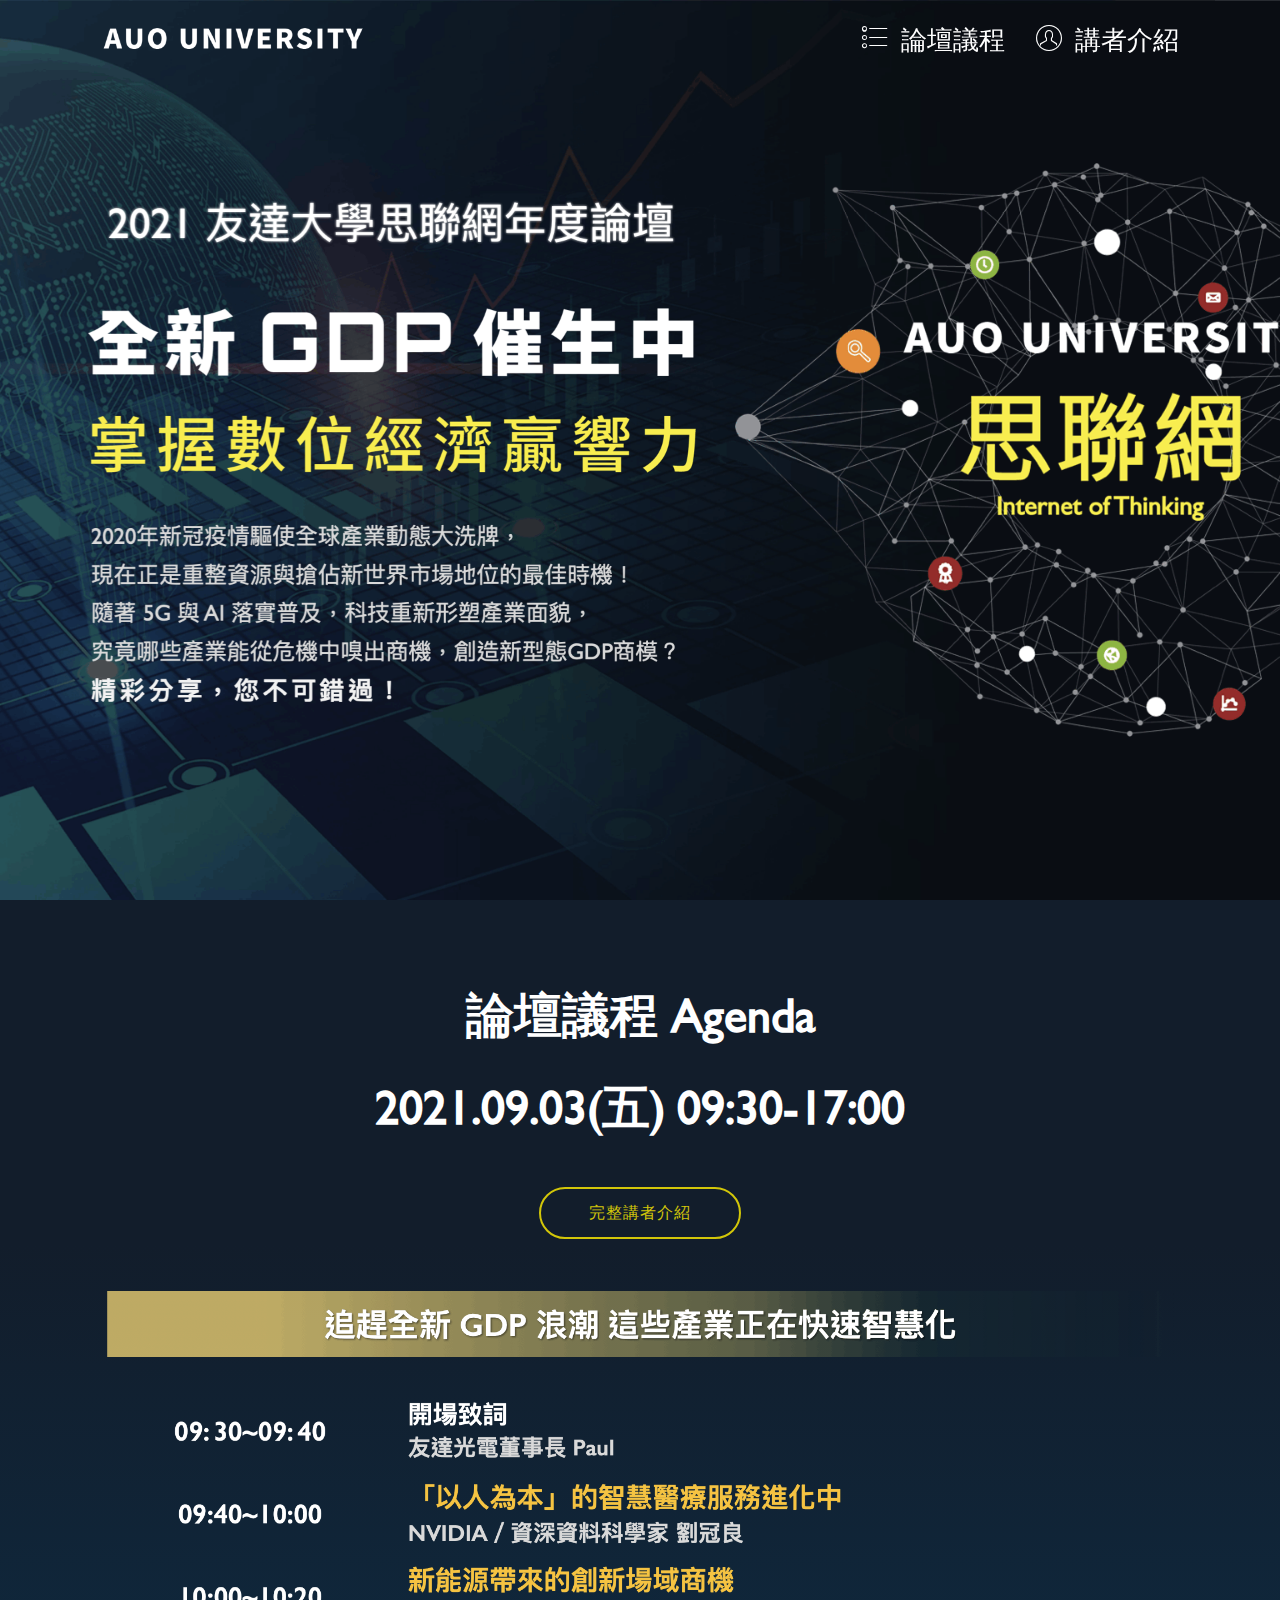
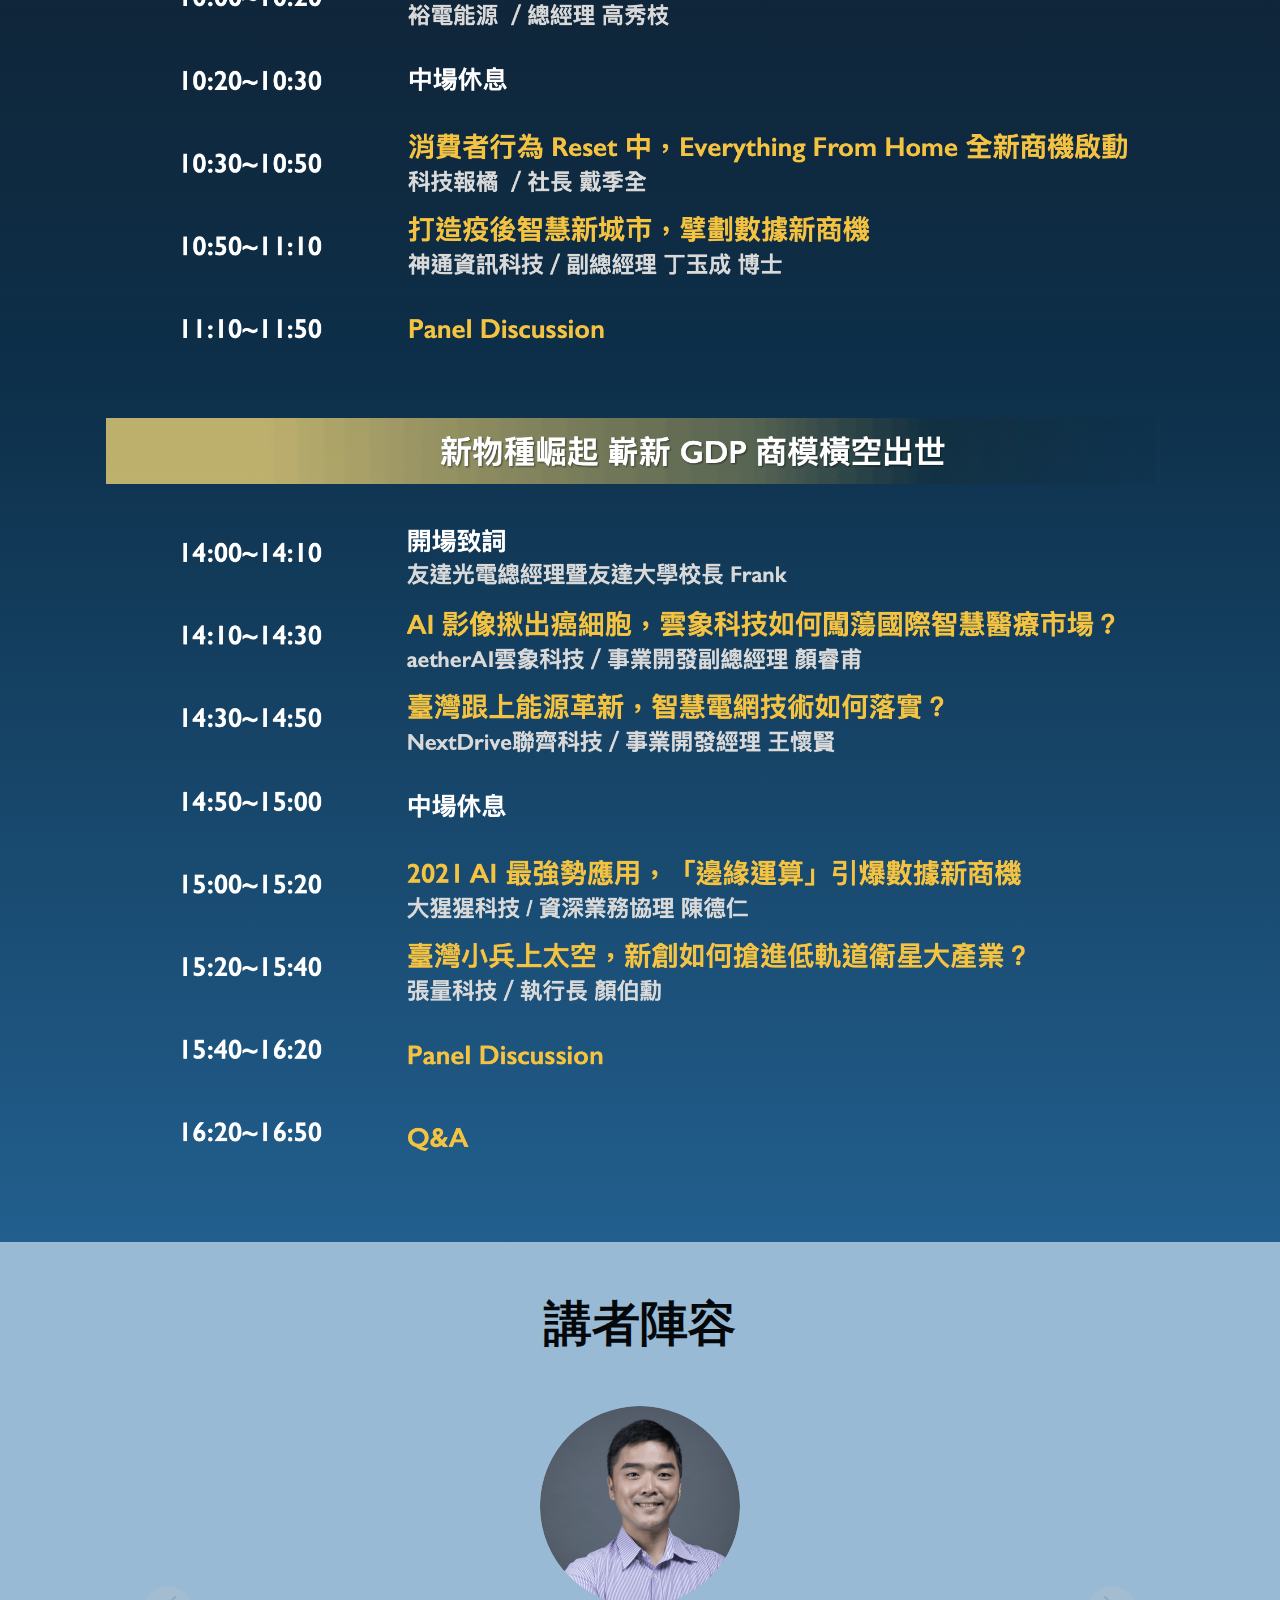
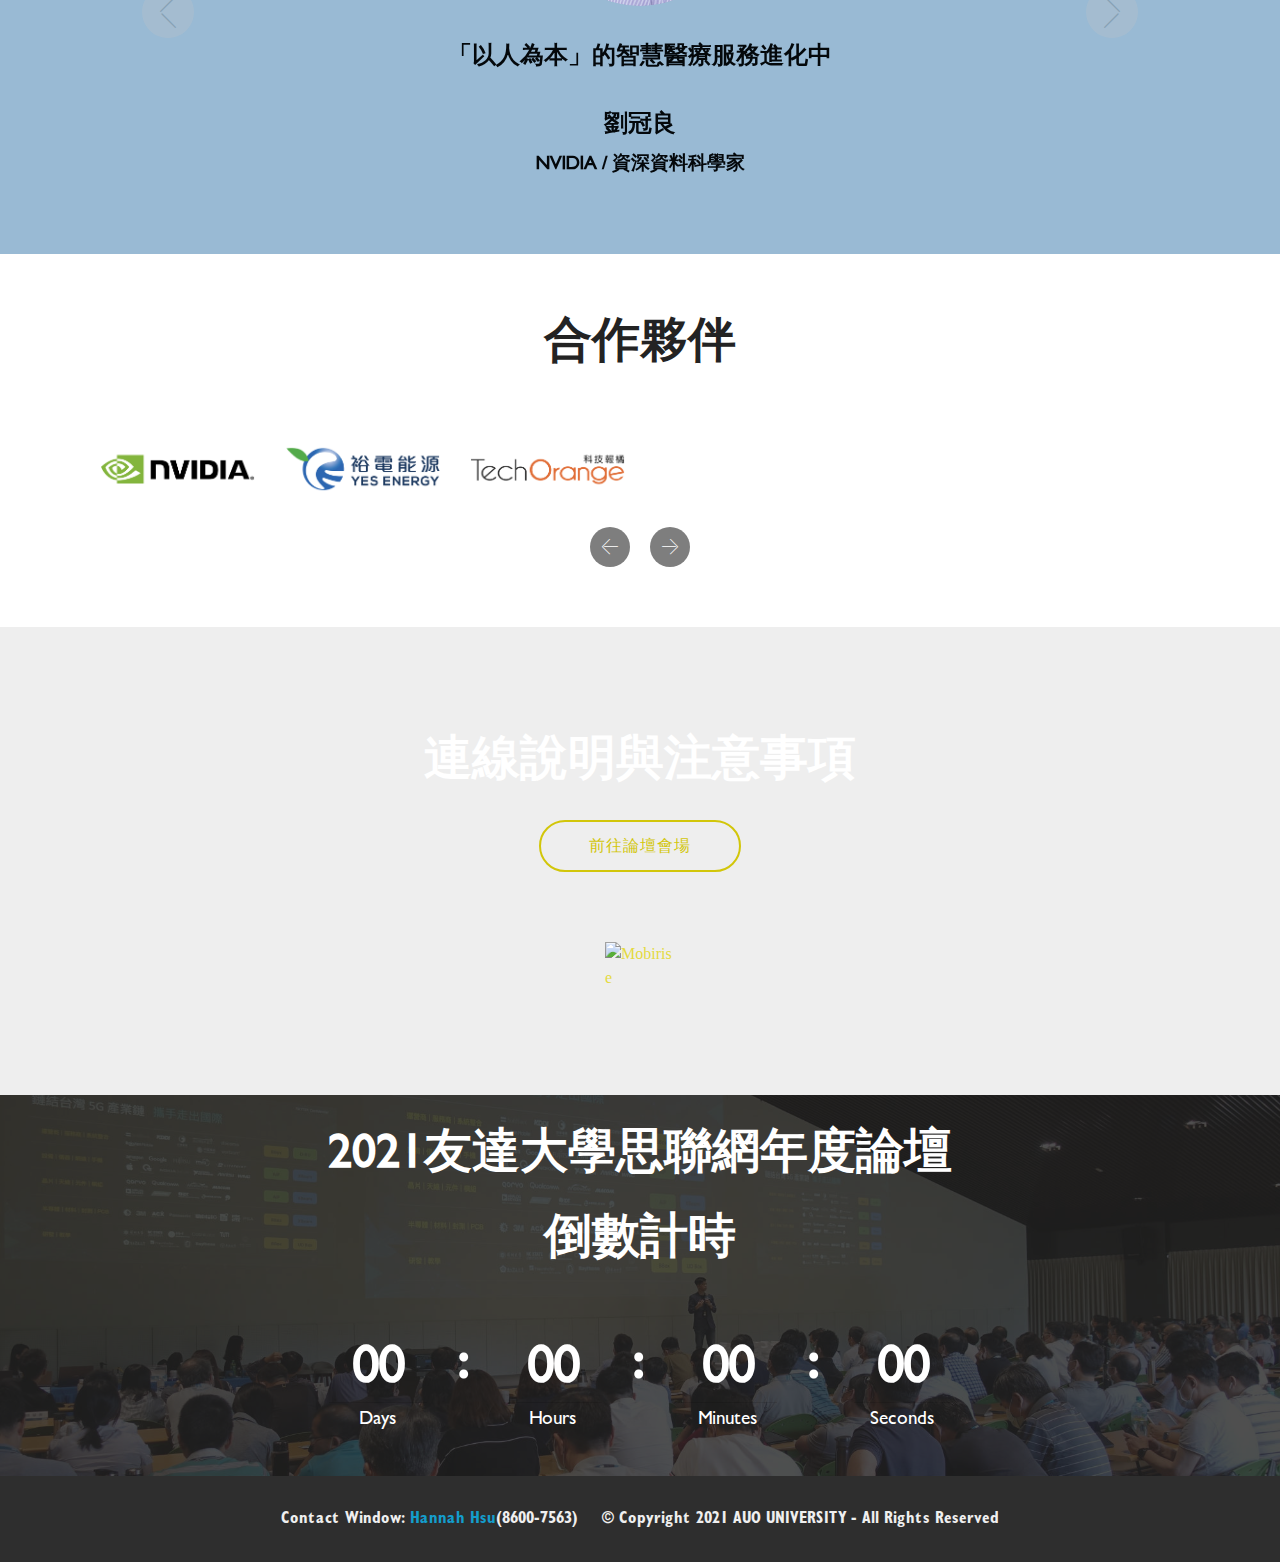
==== index.html @ c42d3f50 "Update index.html" ====
<!DOCTYPE html>
<html  >
<head>
  <!-- Site made with Mobirise Website Builder v4.12.4, https://mobirise.com -->
  <meta charset="UTF-8">
  <meta http-equiv="X-UA-Compatible" content="IE=edge">
  <meta name="generator" content="Mobirise v4.12.4, mobirise.com">
  <meta name="viewport" content="width=device-width, initial-scale=1, minimum-scale=1">
  <link rel="shortcut icon" href="assets/images/logo2-674x98.png" type="image/x-icon">
  <meta name="description" content="">
  <meta property="og:image" content="assets/images/751X751.png">
  
  
  <title>2021友達大學思聯網年度論壇</title>
  <link rel="stylesheet" href="assets/web/assets/mobirise-icons/mobirise-icons.css">
  <link rel="stylesheet" href="assets/bootstrap/css/bootstrap.min.css">
  <link rel="stylesheet" href="assets/bootstrap/css/bootstrap-grid.min.css">
  <link rel="stylesheet" href="assets/bootstrap/css/bootstrap-reboot.min.css">
  <link rel="stylesheet" href="assets/dropdown/css/style.css">
  <link rel="stylesheet" href="assets/tether/tether.min.css">
  <link rel="stylesheet" href="assets/theme/css/style.css">
  <link href="assets/fonts/style.css" rel="stylesheet">
  <link rel="preload" as="style" href="assets/mobirise/css/mbr-additional.css"><link rel="stylesheet" href="assets/mobirise/css/mbr-additional.css" type="text/css">
  
  
  
</head>
<body>
  <section class="menu cid-sGq3R7YnV7" once="menu" id="menu1-3l">

    

    <nav class="navbar navbar-expand beta-menu navbar-dropdown align-items-center navbar-fixed-top navbar-toggleable-sm bg-color transparent">
        <button class="navbar-toggler navbar-toggler-right" type="button" data-toggle="collapse" data-target="#navbarSupportedContent" aria-controls="navbarSupportedContent" aria-expanded="false" aria-label="Toggle navigation">
            <div class="hamburger">
                <span></span>
                <span></span>
                <span></span>
                <span></span>
            </div>
        </button>
        <div class="menu-logo">
            <div class="navbar-brand">
                <span class="navbar-logo">
                    <a href="index.html#header3-3i">
                         <img src="assets/images/logo2-674x98.png" alt="Mobirise" title="" style="height: 3.8rem;">
                    </a>
                </span>
                
            </div>
        </div>
        <div class="collapse navbar-collapse" id="navbarSupportedContent">
            <ul class="navbar-nav nav-dropdown nav-right" data-app-modern-menu="true"><li class="nav-item">
                    <a class="nav-link link text-white display-4" href="index.html#header16-2t"><span class="mbri-bulleted-list mbr-iconfont mbr-iconfont-btn">&nbsp;論壇議程</span>
                        </a>
                </li>
                <li class="nav-item">
                    <a class="nav-link link text-white display-4" href="page2.html#content10-3a"><span class="mbri-user mbr-iconfont mbr-iconfont-btn">&nbsp;講者介紹</span>
                        </a>
                </li></ul>
            
        </div>
    </nav>
</section>

<section class="engine"><a href="https://mobirise.info/p">web templates free download</a></section><section class="header3 cid-sGpWn26HWR mbr-fullscreen mbr-parallax-background" id="header3-3i">

    

    

    <div class="container">
        <div class="media-container-row">
            <div class="mbr-figure" style="width: 160%;">
                <img src="assets/images/2-952x792.png" alt="Mobirise" title="">
            </div>

            <div class="media-content">
                
                
                <div class="mbr-section-text mbr-white pb-3 ">
                    
                </div>
                
            </div>
        </div>
    </div>

</section>

<section class="header1 cid-sGjQFmSzyZ" id="header16-2t">

    

    

    <div class="container">
        <div class="row justify-content-md-center">
            <div class="col-md-10 align-center">
                <h1 class="mbr-section-title mbr-bold pb-3 mbr-fonts-style display-2">論壇議程 Agenda</h1>
                
                <p class="mbr-text pb-3 mbr-fonts-style display-2"><strong>
                    2021.09.03(五) 09:30-17:00
                </strong></p>
                <div class="mbr-section-btn"><a class="btn btn-md btn-success-outline display-4" href="page2.html#content10-3a">完整講者介紹</a></div>
            </div>
        </div>
    </div>

</section>

<section class="cid-sGjQXzuKpp" id="image3-2u">

    

    <figure class="mbr-figure container">
            <div class="image-block" style="width: 98%;">
                <img src="assets/images/1-1922x1204.png" width="1400" alt="Mobirise" title="">
                
            </div>
    </figure>
</section>

<section class="cid-sGjeVLv5zC" id="image3-2o">

    

    <figure class="mbr-figure container">
            <div class="image-block" style="width: 98%;">
                <img src="assets/images/2-1922x1352.png" width="1400" alt="Mobirise" title="">
                
            </div>
    </figure>
</section>

<section class="carousel slide testimonials-slider cid-sx4b1ttEEg" data-interval="false" id="testimonials-slider1-1p">
    
    

    

    <div class="container text-center">
        <h2 class="pb-5 mbr-fonts-style display-2"><strong>講者陣容</strong></h2>

        <div class="carousel slide" role="listbox" data-pause="true" data-keyboard="false" data-ride="carousel" data-interval="3000">
            <div class="carousel-inner">
                
                
            <div class="carousel-item">
                    <div class="user col-md-8">
                        <div class="user_image">
                            <a href="page2.html#content10-3a"><img src="assets/images/1-400x400.png" alt="" title=""></a>
                        </div>
                        <div class="user_text pb-3">
                            <p class="mbr-fonts-style display-5"><strong>「以人為本」的智慧醫療服務進化中</strong></p>
                        </div>
                        <div class="user_name mbr-bold pb-2 mbr-fonts-style display-5">劉冠良</div>
                        <div class="user_desk mbr-light mbr-fonts-style display-7"><strong>NVIDIA / 資深資料科學家</strong></div>
                    </div>
                </div><div class="carousel-item">
                    <div class="user col-md-8">
                        <div class="user_image">
                            <a href="page2.html#services5-35"><img src="assets/images/1-400x398.png" alt="" title=""></a>
                        </div>
                        <div class="user_text pb-3">
                            <p class="mbr-fonts-style display-5"><strong>新能源帶來的創新場域商機</strong></p>
                        </div>
                        <div class="user_name mbr-bold pb-2 mbr-fonts-style display-5">高秀枝</div>
                        <div class="user_desk mbr-light mbr-fonts-style display-7"><strong>裕電能源 / 總經理</strong></div>
                    </div>
                </div><div class="carousel-item">
                    <div class="user col-md-8">
                        <div class="user_image">
                            <a href="page2.html#services5-33"><img src="assets/images/-400x400.png" alt="" title=""></a>
                        </div>
                        <div class="user_text pb-3">
                            <p class="mbr-fonts-style display-5"><strong>消費者行為 Reset 中，Everything From Home 全新商機啟動</strong><br></p>
                        </div>
                        <div class="user_name mbr-bold pb-2 mbr-fonts-style display-5">戴季全</div>
                        <div class="user_desk mbr-light mbr-fonts-style display-7"><strong>科技報橘 / 社長</strong></div>
                    </div>
                </div><div class="carousel-item">
                    <div class="user col-md-8">
                        <div class="user_image">
                            <a href="page2.html#services5-34"><img src="assets/images/1-400x400126.png" alt="" title=""></a>
                        </div>
                        <div class="user_text pb-3">
                            <p class="mbr-fonts-style display-5"><strong>打造疫後智慧新城市，擘劃數據新商機</strong><br></p>
                        </div>
                        <div class="user_name mbr-bold pb-2 mbr-fonts-style display-5">丁玉成</div>
                        <div class="user_desk mbr-light mbr-fonts-style display-7"><strong>神通資訊科技 / 副總經理</strong></div>
                    </div>
                </div><div class="carousel-item">
                    <div class="user col-md-8">
                        <div class="user_image">
                            <a href="page2.html#services5-36"><img src="assets/images/1-400x400127.png" alt="" title=""></a>
                        </div>
                        <div class="user_text pb-3">
                            <p class="mbr-fonts-style display-5"><strong>AI 影像揪出癌細胞，雲象科技如何闖蕩國際智慧醫療市場？</strong></p>
                        </div>
                        <div class="user_name mbr-bold pb-2 mbr-fonts-style display-5">顏睿甫</div>
                        <div class="user_desk mbr-light mbr-fonts-style display-7"><strong>aethereAI 雲象科技 / 事業開發副總經理</strong></div>
                    </div>
                </div><div class="carousel-item">
                    <div class="user col-md-8">
                        <div class="user_image">
                            <a href="page2.html#services5-37"><img src="assets/images/1-400x400128.png" alt="" title=""></a>
                        </div>
                        <div class="user_text pb-3">
                            <p class="mbr-fonts-style display-5"><strong>臺灣跟上能源革新，智慧電網技術如何落實？</strong><br></p>
                        </div>
                        <div class="user_name mbr-bold pb-2 mbr-fonts-style display-5">王懷賢</div>
                        <div class="user_desk mbr-light mbr-fonts-style display-7"><strong>NextDrive 聯齊科技 / 事業發展經理</strong></div>
                    </div>
                </div><div class="carousel-item">
                    <div class="user col-md-8">
                        <div class="user_image">
                            <a href="page2.html#services5-38"><img src="assets/images/1-400x400129.png" alt="" title=""></a>
                        </div>
                        <div class="user_text pb-3">
                            <p class="mbr-fonts-style display-5"><strong>2021 AI 最強勢應用，「邊緣運算」引爆數據新商機</strong><br></p>
                        </div>
                        <div class="user_name mbr-bold pb-2 mbr-fonts-style display-5">陳德仁</div>
                        <div class="user_desk mbr-light mbr-fonts-style display-7"><strong>大猩猩科技 / 資深業務協理</strong></div>
                    </div>
                </div><div class="carousel-item">
                    <div class="user col-md-8">
                        <div class="user_image">
                            <a href="page2.html#services5-39"><img src="assets/images/1-400x400130.png" alt="" title=""></a>
                        </div>
                        <div class="user_text pb-3">
                            <p class="mbr-fonts-style display-5"><strong>臺灣小兵上太空，新創如何搶進低軌道衛星大產業？</strong><br></p>
                        </div>
                        <div class="user_name mbr-bold pb-2 mbr-fonts-style display-5">顏伯勳</div>
                        <div class="user_desk mbr-light mbr-fonts-style display-7"><strong>張量科技 / 執行長</strong></div>
                    </div>
                </div></div>

            <div class="carousel-controls">
                <a class="carousel-control-prev" role="button" data-slide="prev">
                  <span aria-hidden="true" class="mbri-arrow-prev mbr-iconfont"></span>
                  <span class="sr-only">Previous</span>
                </a>
                
                <a class="carousel-control-next" role="button" data-slide="next">
                  <span aria-hidden="true" class="mbri-arrow-next mbr-iconfont"></span>
                  <span class="sr-only">Next</span>
                </a>
            </div>
        </div>
    </div>
</section>

<section class="clients cid-swwGP4F4OB" data-interval="false" id="clients-z">
      

    
        <div class="container mb-5">
            <div class="media-container-row">
                <div class="col-12 align-center">
                    <h2 class="mbr-section-title pb-3 mbr-fonts-style display-2"><strong>合作夥伴</strong></h2>
                    
                </div>
            </div>
        </div>

    <div class="container">
        <div class="carousel slide" role="listbox" data-pause="true" data-keyboard="false" data-ride="carousel" data-interval="3000">
            <div class="carousel-inner" data-visible="6">
                
                
                
                
                
            <div class="carousel-item ">
                    <div class="media-container-row">
                        <div class="col-md-12">
                            <div class="wrap-img ">
                                <img src="assets/images/nvidia-642x214.png" class="img-responsive clients-img" alt="" title="">
                            </div>
                        </div>
                    </div>
                </div><div class="carousel-item ">
                    <div class="media-container-row">
                        <div class="col-md-12">
                            <div class="wrap-img ">
                                <img src="assets/images/-642x214.png" class="img-responsive clients-img" alt="" title="">
                            </div>
                        </div>
                    </div>
                </div><div class="carousel-item ">
                    <div class="media-container-row">
                        <div class="col-md-12">
                            <div class="wrap-img ">
                                <img src="assets/images/to-642x214.png" class="img-responsive clients-img" alt="" title="">
                            </div>
                        </div>
                    </div>
                </div><div class="carousel-item ">
                    <div class="media-container-row">
                        <div class="col-md-12">
                            <div class="wrap-img ">
                                <img src="assets/images/-642x214131.png" class="img-responsive clients-img" alt="" title="">
                            </div>
                        </div>
                    </div>
                </div><div class="carousel-item ">
                    <div class="media-container-row">
                        <div class="col-md-12">
                            <div class="wrap-img ">
                                <img src="assets/images/-642x214132.png" class="img-responsive clients-img" alt="" title="">
                            </div>
                        </div>
                    </div>
                </div><div class="carousel-item ">
                    <div class="media-container-row">
                        <div class="col-md-12">
                            <div class="wrap-img ">
                                <img src="assets/images/-642x214133.png" class="img-responsive clients-img" alt="" title="">
                            </div>
                        </div>
                    </div>
                </div><div class="carousel-item ">
                    <div class="media-container-row">
                        <div class="col-md-12">
                            <div class="wrap-img ">
                                <img src="assets/images/-642x214134.png" class="img-responsive clients-img" alt="" title="">
                            </div>
                        </div>
                    </div>
                </div><div class="carousel-item ">
                    <div class="media-container-row">
                        <div class="col-md-12">
                            <div class="wrap-img ">
                                <img src="assets/images/-642x214135.png" class="img-responsive clients-img" alt="" title="">
                            </div>
                        </div>
                    </div>
                </div></div>
            <div class="carousel-controls">
                <a data-app-prevent-settings="" class="carousel-control carousel-control-prev" role="button" data-slide="prev">
                    <span aria-hidden="true" class="mbri-left mbr-iconfont"></span>
                    <span class="sr-only">Previous</span>
                </a>
                <a data-app-prevent-settings="" class="carousel-control carousel-control-next" role="button" data-slide="next">
                    <span aria-hidden="true" class="mbri-right mbr-iconfont"></span>
                    <span class="sr-only">Next</span>
                </a>
            </div>
        </div>
    </div>
</section>

<section class="header4 cid-sGr4jlQPyS mbr-parallax-background" id="header4-4a">

    

    

    <div class="container">
        <div class="row justify-content-md-center">
            <div class="media-content col-md-10">
                <h1 class="mbr-section-title align-center mbr-white pb-3 mbr-bold mbr-fonts-style display-2">
                    連線說明與注意事項
                </h1>
                
                <div class="mbr-text align-center mbr-white pb-3">
                 <div class="mbr-section-btn"><a class="btn btn-md btn-success-outline display-4" href="https://auomeeting.webex.com/auomeeting-tc/onstage/g.php?MTID=e66379af3abe7c1fc83bd418116ef702a">前往論壇會場</a></div>   
                </div>
                
            </div>
            <div class="mbr-figure pt-5">
                <a href="https://www.webex.com/zh-tw/downloads.html"><img src="assets/images/webex event-1.png" alt="Mobirise" title="" style="width: 95%;"></a>
            </div>
        </div>
    </div>
</section>

<section class="countdown1 cid-s5s3ibPRxe" id="countdown1-6">
    
    
    <div class="mbr-overlay" style="opacity: 0.8; background-color: rgb(35, 35, 35);">
    </div>
    <div class="container ">
        <h2 class="mbr-section-title pb-3 align-center mbr-fonts-style display-2"><strong>2021友達大學思聯網年度論壇</strong></h2>
        <h3 class="mbr-section-subtitle align-center mbr-fonts-style display-2"><strong>
            倒數計時</strong></h3>
        
    </div>
    <div class="container countdown-cont align-center">
        <div class="daysCountdown col-xs-3 col-sm-3 col-md-3" title="Days"></div>
        <div class="hoursCountdown col-xs-3 col-sm-3 col-md-3" title="Hours"></div> 
        <div class="minutesCountdown col-xs-3 col-sm-3 col-md-3" title="Minutes"></div> 
        <div class="secondsCountdown col-xs-3 col-sm-3 col-md-3" title="Seconds"></div>
        <div class="countdown pt-5 mt-2" data-due-date="2021/09/03"> 
        </div>
    </div>
</section>

<section once="footers" class="cid-sGwgQc7Od7" id="footer6-4j">

    

    

    <div class="container">
        <div class="media-container-row align-center mbr-white">
            <div class="col-12">
                <p class="mbr-text mb-0 mbr-fonts-style display-4">Contact Window: <a href="mailto:hannah.hsu@auo.com" class="text-warning">Hannah Hsu</a>(8600-7563)&nbsp; &nbsp; &nbsp;© Copyright 2021 AUO UNIVERSITY - All Rights Reserved
                </p>
            </div>
        </div>
    </div>
</section>


  <script src="assets/web/assets/jquery/jquery.min.js"></script>
  <script src="assets/popper/popper.min.js"></script>
  <script src="assets/bootstrap/js/bootstrap.min.js"></script>
  <script src="assets/parallax/jarallax.min.js"></script>
  <script src="assets/smoothscroll/smooth-scroll.js"></script>
  <script src="assets/dropdown/js/nav-dropdown.js"></script>
  <script src="assets/dropdown/js/navbar-dropdown.js"></script>
  <script src="assets/tether/tether.min.js"></script>
  <script src="assets/countdown/jquery.countdown.min.js"></script>
  <script src="assets/bootstrapcarouselswipe/bootstrap-carousel-swipe.js"></script>
  <script src="assets/mbr-testimonials-slider/mbr-testimonials-slider.js"></script>
  <script src="assets/mbr-clients-slider/mbr-clients-slider.js"></script>
  <script src="assets/touchswipe/jquery.touch-swipe.min.js"></script>
  <script src="assets/theme/js/script.js"></script>
  
  
 <div id="scrollToTop" class="scrollToTop mbr-arrow-up"><a style="text-align: center;"><i class="mbr-arrow-up-icon mbr-arrow-up-icon-cm cm-icon cm-icon-smallarrow-up"></i></a></div>
  </body>
</html>
---- assets/web/assets/mobirise-icons/mobirise-icons.css ----
@font-face {
  font-family: 'MobiriseIcons';
  src:  url('mobirise-icons.eot?spat4u');
  src:  url('mobirise-icons.eot?spat4u#iefix') format('embedded-opentype'),
    url('mobirise-icons.ttf?spat4u') format('truetype'),
    url('mobirise-icons.woff?spat4u') format('woff'),
    url('mobirise-icons.svg?spat4u#MobiriseIcons') format('svg');
  font-weight: normal;
  font-style: normal;
  font-display: swap;
}

[class^="mbri-"], [class*=" mbri-"] {
  /* use !important to prevent issues with browser extensions that change fonts */
  font-family: MobiriseIcons !important;
  speak: none;
  font-style: normal;
  font-weight: normal;
  font-variant: normal;
  text-transform: none;
  line-height: 1;

  /* Better Font Rendering =========== */
  -webkit-font-smoothing: antialiased;
  -moz-osx-font-smoothing: grayscale;
}

.mbri-add-submenu:before {
  content: "\e900";
}
.mbri-alert:before {
  content: "\e901";
}
.mbri-align-center:before {
  content: "\e902";
}
.mbri-align-justify:before {
  content: "\e903";
}
.mbri-align-left:before {
  content: "\e904";
}
.mbri-align-right:before {
  content: "\e905";
}
.mbri-android:before {
  content: "\e906";
}
.mbri-apple:before {
  content: "\e907";
}
.mbri-arrow-down:before {
  content: "\e908";
}
.mbri-arrow-next:before {
  content: "\e909";
}
.mbri-arrow-prev:before {
  content: "\e90a";
}
.mbri-arrow-up:before {
  content: "\e90b";
}
.mbri-bold:before {
  content: "\e90c";
}
.mbri-bookmark:before {
  content: "\e90d";
}
.mbri-bootstrap:before {
  content: "\e90e";
}
.mbri-briefcase:before {
  content: "\e90f";
}
.mbri-browse:before {
  content: "\e910";
}
.mbri-bulleted-list:before {
  content: "\e911";
}
.mbri-calendar:before {
  content: "\e912";
}
.mbri-camera:before {
  content: "\e913";
}
.mbri-cart-add:before {
  content: "\e914";
}
.mbri-cart-full:before {
  content: "\e915";
}
.mbri-cash:before {
  content: "\e916";
}
.mbri-change-style:before {
  content: "\e917";
}
.mbri-chat:before {
  content: "\e918";
}
.mbri-clock:before {
  content: "\e919";
}
.mbri-close:before {
  content: "\e91a";
}
.mbri-cloud:before {
  content: "\e91b";
}
.mbri-code:before {
  content: "\e91c";
}
.mbri-contact-form:before {
  content: "\e91d";
}
.mbri-credit-card:before {
  content: "\e91e";
}
.mbri-cursor-click:before {
  content: "\e91f";
}
.mbri-cust-feedback:before {
  content: "\e920";
}
.mbri-database:before {
  content: "\e921";
}
.mbri-delivery:before {
  content: "\e922";
}
.mbri-desktop:before {
  content: "\e923";
}
.mbri-devices:before {
  content: "\e924";
}
.mbri-down:before {
  content: "\e925";
}
.mbri-download:before {
  content: "\e989";
}
.mbri-drag-n-drop:before {
  content: "\e927";
}
.mbri-drag-n-drop2:before {
  content: "\e928";
}
.mbri-edit:before {
  content: "\e929";
}
.mbri-edit2:before {
  content: "\e92a";
}
.mbri-error:before {
  content: "\e92b";
}
.mbri-extension:before {
  content: "\e92c";
}
.mbri-features:before {
  content: "\e92d";
}
.mbri-file:before {
  content: "\e92e";
}
.mbri-flag:before {
  content: "\e92f";
}
.mbri-folder:before {
  content: "\e930";
}
.mbri-gift:before {
  content: "\e931";
}
.mbri-github:before {
  content: "\e932";
}
.mbri-globe:before {
  content: "\e933";
}
.mbri-globe-2:before {
  content: "\e934";
}
.mbri-growing-chart:before {
  content: "\e935";
}
.mbri-hearth:before {
  content: "\e936";
}
.mbri-help:before {
  content: "\e937";
}
.mbri-home:before {
  content: "\e938";
}
.mbri-hot-cup:before {
  content: "\e939";
}
.mbri-idea:before {
  content: "\e93a";
}
.mbri-image-gallery:before {
  content: "\e93b";
}
.mbri-image-slider:before {
  content: "\e93c";
}
.mbri-info:before {
  content: "\e93d";
}
.mbri-italic:before {
  content: "\e93e";
}
.mbri-key:before {
  content: "\e93f";
}
.mbri-laptop:before {
  content: "\e940";
}
.mbri-layers:before {
  content: "\e941";
}
.mbri-left-right:before {
  content: "\e942";
}
.mbri-left:before {
  content: "\e943";
}
.mbri-letter:before {
  content: "\e944";
}
.mbri-like:before {
  content: "\e945";
}
.mbri-link:before {
  content: "\e946";
}
.mbri-lock:before {
  content: "\e947";
}
.mbri-login:before {
  content: "\e948";
}
.mbri-logout:before {
  content: "\e949";
}
.mbri-magic-stick:before {
  content: "\e94a";
}
.mbri-map-pin:before {
  content: "\e94b";
}
.mbri-menu:before {
  content: "\e94c";
}
.mbri-mobile:before {
  content: "\e94d";
}
.mbri-mobile2:before {
  content: "\e94e";
}
.mbri-mobirise:before {
  content: "\e94f";
}
.mbri-more-horizontal:before {
  content: "\e950";
}
.mbri-more-vertical:before {
  content: "\e951";
}
.mbri-music:before {
  content: "\e952";
}
.mbri-new-file:before {
  content: "\e953";
}
.mbri-numbered-list:before {
  content: "\e954";
}
.mbri-opened-folder:before {
  content: "\e955";
}
.mbri-pages:before {
  content: "\e956";
}
.mbri-paper-plane:before {
  content: "\e957";
}
.mbri-paperclip:before {
  content: "\e958";
}
.mbri-photo:before {
  content: "\e959";
}
.mbri-photos:before {
  content: "\e95a";
}
.mbri-pin:before {
  content: "\e95b";
}
.mbri-play:before {
  content: "\e95c";
}
.mbri-plus:before {
  content: "\e95d";
}
.mbri-preview:before {
  content: "\e95e";
}
.mbri-print:before {
  content: "\e95f";
}
.mbri-protect:before {
  content: "\e960";
}
.mbri-question:before {
  content: "\e961";
}
.mbri-quote-left:before {
  content: "\e962";
}
.mbri-quote-right:before {
  content: "\e963";
}
.mbri-refresh:before {
  content: "\e964";
}
.mbri-responsive:before {
  content: "\e965";
}
.mbri-right:before {
  content: "\e966";
}
.mbri-rocket:before {
  content: "\e967";
}
.mbri-sad-face:before {
  content: "\e968";
}
.mbri-sale:before {
  content: "\e969";
}
.mbri-save:before {
  content: "\e96a";
}
.mbri-search:before {
  content: "\e96b";
}
.mbri-setting:before {
  content: "\e96c";
}
.mbri-setting2:before {
  content: "\e96d";
}
.mbri-setting3:before {
  content: "\e96e";
}
.mbri-share:before {
  content: "\e96f";
}
.mbri-shopping-bag:before {
  content: "\e970";
}
.mbri-shopping-basket:before {
  content: "\e971";
}
.mbri-shopping-cart:before {
  content: "\e972";
}
.mbri-sites:before {
  content: "\e973";
}
.mbri-smile-face:before {
  content: "\e974";
}
.mbri-speed:before {
  content: "\e975";
}
.mbri-star:before {
  content: "\e976";
}
.mbri-success:before {
  content: "\e977";
}
.mbri-sun:before {
  content: "\e978";
}
.mbri-sun2:before {
  content: "\e979";
}
.mbri-tablet:before {
  content: "\e97a";
}
.mbri-tablet-vertical:before {
  content: "\e97b";
}
.mbri-target:before {
  content: "\e97c";
}
.mbri-timer:before {
  content: "\e97d";
}
.mbri-to-ftp:before {
  content: "\e97e";
}
.mbri-to-local-drive:before {
  content: "\e97f";
}
.mbri-touch-swipe:before {
  content: "\e980";
}
.mbri-touch:before {
  content: "\e981";
}
.mbri-trash:before {
  content: "\e982";
}
.mbri-underline:before {
  content: "\e983";
}
.mbri-unlink:before {
  content: "\e984";
}
.mbri-unlock:before {
  content: "\e985";
}
.mbri-up-down:before {
  content: "\e986";
}
.mbri-up:before {
  content: "\e987";
}
.mbri-update:before {
  content: "\e988";
}
.mbri-upload:before {
 content: "\e926"; 
}
.mbri-user:before {
  content: "\e98a";
}
.mbri-user2:before {
  content: "\e98b";
}
.mbri-users:before {
  content: "\e98c";
}
.mbri-video:before {
  content: "\e98d";
}
.mbri-video-play:before {
  content: "\e98e";
}
.mbri-watch:before {
  content: "\e98f";
}
.mbri-website-theme:before {
  content: "\e990";
}
.mbri-wifi:before {
  content: "\e991";
}
.mbri-windows:before {
  content: "\e992";
}
.mbri-zoom-out:before {
  content: "\e993";
}
.mbri-redo:before {
  content: "\e994";
}
.mbri-undo:before {
  content: "\e995";
}
---- assets/dropdown/css/style.css ----
.navbar-dropdown {
  left: 0;
  padding: 0;
  position: absolute;
  right: 0;
  top: 0;
  transition: all 0.45s ease;
  z-index: 1030;
  background: #282828; }
  .navbar-dropdown .navbar-logo {
    margin-right: 0.8rem;
    transition: margin 0.3s ease-in-out;
    vertical-align: middle; }
    .navbar-dropdown .navbar-logo img {
      height: 3.125rem;
      transition: all 0.3s ease-in-out; }
    .navbar-dropdown .navbar-logo.mbr-iconfont {
      font-size: 3.125rem;
      line-height: 3.125rem; }
  .navbar-dropdown .navbar-caption {
    font-weight: 700;
    white-space: normal;
    vertical-align: -4px;
    line-height: 3.125rem !important; }
    .navbar-dropdown .navbar-caption, .navbar-dropdown .navbar-caption:hover {
      color: inherit;
      text-decoration: none; }
  .navbar-dropdown .mbr-iconfont + .navbar-caption {
    vertical-align: -1px; }
  .navbar-dropdown.navbar-fixed-top {
    position: fixed; }
  .navbar-dropdown .navbar-brand span {
    vertical-align: -4px; }
  .navbar-dropdown.bg-color.transparent {
    background: none; }
  .navbar-dropdown.navbar-short .navbar-brand {
    padding: 0.625rem 0; }
    .navbar-dropdown.navbar-short .navbar-brand span {
      vertical-align: -1px; }
  .navbar-dropdown.navbar-short .navbar-caption {
    line-height: 2.375rem !important;
    vertical-align: -2px; }
  .navbar-dropdown.navbar-short .navbar-logo {
    margin-right: 0.5rem; }
    .navbar-dropdown.navbar-short .navbar-logo img {
      height: 2.375rem; }
    .navbar-dropdown.navbar-short .navbar-logo.mbr-iconfont {
      font-size: 2.375rem;
      line-height: 2.375rem; }
  .navbar-dropdown.navbar-short .mbr-table-cell {
    height: 3.625rem; }
  .navbar-dropdown .navbar-close {
    left: 0.6875rem;
    position: fixed;
    top: 0.75rem;
    z-index: 1000; }
  .navbar-dropdown .hamburger-icon {
    content: "";
    display: inline-block;
    vertical-align: middle;
    width: 16px;
    -webkit-box-shadow: 0 -6px 0 1px #282828,0 0 0 1px #282828,0 6px 0 1px #282828;
    -moz-box-shadow: 0 -6px 0 1px #282828,0 0 0 1px #282828,0 6px 0 1px #282828;
    box-shadow: 0 -6px 0 1px #282828,0 0 0 1px #282828,0 6px 0 1px #282828; }

.dropdown-menu .dropdown-toggle[data-toggle="dropdown-submenu"]::after {
  border-bottom: 0.35em solid transparent;
  border-left: 0.35em solid;
  border-right: 0;
  border-top: 0.35em solid transparent;
  margin-left: 0.3rem; }

.dropdown-menu .dropdown-item:focus {
  outline: 0; }

.nav-dropdown {
  font-size: 0.75rem;
  font-weight: 500;
  height: auto !important; }
  .nav-dropdown .nav-btn {
    padding-left: 1rem; }
  .nav-dropdown .link {
    margin: .667em 1.667em;
    font-weight: 500;
    padding: 0;
    transition: color .2s ease-in-out; }
    .nav-dropdown .link.dropdown-toggle {
      margin-right: 2.583em; }
      .nav-dropdown .link.dropdown-toggle::after {
        margin-left: .25rem;
        border-top: 0.35em solid;
        border-right: 0.35em solid transparent;
        border-left: 0.35em solid transparent;
        border-bottom: 0; }
      .nav-dropdown .link.dropdown-toggle[aria-expanded="true"] {
        margin: 0;
        padding: 0.667em 3.263em  0.667em 1.667em; }
  .nav-dropdown .link::after,
  .nav-dropdown .dropdown-item::after {
    color: inherit; }
  .nav-dropdown .btn {
    font-size: 0.75rem;
    font-weight: 700;
    letter-spacing: 0;
    margin-bottom: 0;
    padding-left: 1.25rem;
    padding-right: 1.25rem; }
  .nav-dropdown .dropdown-menu {
    border-radius: 0;
    border: 0;
    left: 0;
    margin: 0;
    padding-bottom: 1.25rem;
    padding-top: 1.25rem;
    position: relative; }
  .nav-dropdown .dropdown-submenu {
    margin-left: 0.125rem;
    top: 0; }
  .nav-dropdown .dropdown-item {
    font-weight: 500;
    line-height: 2;
    padding: 0.3846em 4.615em 0.3846em 1.5385em;
    position: relative;
    transition: color .2s ease-in-out, background-color .2s ease-in-out; }
    .nav-dropdown .dropdown-item::after {
      margin-top: -0.3077em;
      position: absolute;
      right: 1.1538em;
      top: 50%; }
    .nav-dropdown .dropdown-item:focus, .nav-dropdown .dropdown-item:hover {
      background: none; }

@media (max-width: 767px) {
  .nav-dropdown.navbar-toggleable-sm {
    bottom: 0;
    display: none;
    left: 0;
    overflow-x: hidden;
    position: fixed;
    top: 0;
    transform: translateX(-100%);
    -ms-transform: translateX(-100%);
    -webkit-transform: translateX(-100%);
    width: 18.75rem;
    z-index: 999; } }
.nav-dropdown.navbar-toggleable-xl {
  bottom: 0;
  display: none;
  left: 0;
  overflow-x: hidden;
  position: fixed;
  top: 0;
  transform: translateX(-100%);
  -ms-transform: translateX(-100%);
  -webkit-transform: translateX(-100%);
  width: 18.75rem;
  z-index: 999; }

.nav-dropdown-sm {
  display: block !important;
  overflow-x: hidden;
  overflow: auto;
  padding-top: 3.875rem; }
  .nav-dropdown-sm::after {
    content: "";
    display: block;
    height: 3rem;
    width: 100%; }
  .nav-dropdown-sm.collapse.in ~ .navbar-close {
    display: block !important; }
  .nav-dropdown-sm.collapsing, .nav-dropdown-sm.collapse.in {
    transform: translateX(0);
    -ms-transform: translateX(0);
    -webkit-transform: translateX(0);
    transition: all 0.25s ease-out;
    -webkit-transition: all 0.25s ease-out;
    background: #282828; }
  .nav-dropdown-sm.collapsing[aria-expanded="false"] {
    transform: translateX(-100%);
    -ms-transform: translateX(-100%);
    -webkit-transform: translateX(-100%); }
  .nav-dropdown-sm .nav-item {
    display: block;
    margin-left: 0 !important;
    padding-left: 0; }
  .nav-dropdown-sm .link,
  .nav-dropdown-sm .dropdown-item {
    border-top: 1px dotted rgba(255, 255, 255, 0.1);
    font-size: 0.8125rem;
    line-height: 1.6;
    margin: 0 !important;
    padding: 0.875rem 2.4rem 0.875rem 1.5625rem !important;
    position: relative;
    white-space: normal; }
    .nav-dropdown-sm .link:focus, .nav-dropdown-sm .link:hover,
    .nav-dropdown-sm .dropdown-item:focus,
    .nav-dropdown-sm .dropdown-item:hover {
      background: rgba(0, 0, 0, 0.2) !important;
      color: #c0a375; }
  .nav-dropdown-sm .nav-btn {
    position: relative;
    padding: 1.5625rem 1.5625rem 0 1.5625rem; }
    .nav-dropdown-sm .nav-btn::before {
      border-top: 1px dotted rgba(255, 255, 255, 0.1);
      content: "";
      left: 0;
      position: absolute;
      top: 0;
      width: 100%; }
    .nav-dropdown-sm .nav-btn + .nav-btn {
      padding-top: 0.625rem; }
      .nav-dropdown-sm .nav-btn + .nav-btn::before {
        display: none; }
  .nav-dropdown-sm .btn {
    padding: 0.625rem 0; }
  .nav-dropdown-sm .dropdown-toggle[data-toggle="dropdown-submenu"]::after {
    margin-left: .25rem;
    border-top: 0.35em solid;
    border-right: 0.35em solid transparent;
    border-left: 0.35em solid transparent;
    border-bottom: 0; }
  .nav-dropdown-sm .dropdown-toggle[data-toggle="dropdown-submenu"][aria-expanded="true"]::after {
    border-top: 0;
    border-right: 0.35em solid transparent;
    border-left: 0.35em solid transparent;
    border-bottom: 0.35em solid; }
  .nav-dropdown-sm .dropdown-menu {
    margin: 0;
    padding: 0;
    position: relative;
    top: 0;
    left: 0;
    width: 100%;
    border: 0;
    float: none;
    border-radius: 0;
    background: none; }
  .nav-dropdown-sm .dropdown-submenu {
    left: 100%;
    margin-left: 0.125rem;
    margin-top: -1.25rem;
    top: 0; }

.navbar-toggleable-sm .nav-dropdown .dropdown-menu {
  position: absolute; }

.navbar-toggleable-sm .nav-dropdown .dropdown-submenu {
  left: 100%;
  margin-left: 0.125rem;
  margin-top: -1.25rem;
  top: 0; }

.navbar-toggleable-sm.opened .nav-dropdown .dropdown-menu {
  position: relative; }

.navbar-toggleable-sm.opened .nav-dropdown .dropdown-submenu {
  left: 0;
  margin-left: 00rem;
  margin-top: 0rem;
  top: 0; }

.is-builder .nav-dropdown.collapsing {
  transition: none !important; }

/*# sourceMappingURL=style.css.map */
---- assets/theme/css/style.css ----
/*!
 * Mobirise v4 theme (https://mobirise.com/)
 * Copyright 2017 Mobirise
 */
section {
  background-color: #eeeeee;
}

.form-control:focus {
  box-shadow: none;
}

:focus {
  outline: none;
}

body {
  font-style: normal;
  line-height: 1.5;
}

section,
.container,
.container-fluid {
  position: relative;
  word-wrap: break-word;
}

a.mbr-iconfont:hover {
  text-decoration: none;
}

.article .lead p,
.article .lead ul,
.article .lead ol,
.article .lead pre,
.article .lead blockquote {
  margin-bottom: 0;
}

ul,
ol,
pre,
blockquote {
  margin-bottom: 2.3125rem;
}

pre {
  background: #f4f4f4;
  padding: 10px 24px;
  white-space: pre-wrap;
}

.inactive {
  -webkit-user-select: none;
  -moz-user-select: none;
  -ms-user-select: none;
  user-select: none;
  pointer-events: none;
  -webkit-user-drag: none;
  user-drag: none;
}

.mbr-section__comments .row {
  justify-content: center;
  -webkit-justify-content: center;
}

a {
  font-style: normal;
  font-weight: 400;
  cursor: pointer;
}

a, a:hover {
  text-decoration: none;
}

figure {
  margin-bottom: 0;
}

body {
  color: #232323;
}

h1,
h2,
h3,
h4,
h5,
h6,
.h1,
.h2,
.h3,
.h4,
.h5,
.h6,
.display-1,
.display-2,
.display-3,
.display-4 {
  line-height: 1;
  word-break: break-word;
  word-wrap: break-word;
}

.mbr-section-title {
  font-style: normal;
  line-height: 1.2;
}

.mbr-section-subtitle {
  line-height: 1.3;
}

.mbr-text {
  font-style: normal;
  line-height: 1.6;
}

b,
strong {
  font-weight: bold;
}

blockquote {
  padding: 10px 0 10px 20px;
  position: relative;
  border-left: 2px solid;
  border-color: #ff3366;
}

input:-webkit-autofill, input:-webkit-autofill:hover, input:-webkit-autofill:focus, input:-webkit-autofill:active {
  transition-delay: 9999s;
  transition-property: background-color, color;
}

textarea[type='hidden'] {
  display: none;
}

body {
  position: relative;
}

section {
  background-position: 50% 50%;
  background-repeat: no-repeat;
  background-size: cover;
}

section .mbr-background-video,
section .mbr-background-video-preview {
  position: absolute;
  bottom: 0;
  left: 0;
  right: 0;
  top: 0;
}

.hidden {
  visibility: hidden;
}

.mbr-z-index20 {
  z-index: 20;
}

/*! Base colors */
.mbr-white {
  color: #ffffff;
}

.mbr-black {
  color: #000000;
}

.mbr-bg-white {
  background-color: #ffffff;
}

.mbr-bg-black {
  background-color: #000000;
}

/*! Text-aligns */
.align-left {
  text-align: left;
}

.align-center {
  text-align: center;
}

.align-right {
  text-align: right;
}

@media (max-width: 767px) {
  .align-left,
  .align-center,
  .align-right,
  .mbr-section-btn,
  .mbr-section-title {
    text-align: center;
  }
}

/*! Font-weight  */
.mbr-light {
  font-weight: 300;
}

.mbr-regular {
  font-weight: 400;
}

.mbr-semibold {
  font-weight: 500;
}

.mbr-bold {
  font-weight: 700;
}

/*! Media  */
.media-size-item {
  -moz-flex: 1 1 auto;
  -o-flex: 1 1 auto;
  flex: 1 1 auto;
}

.media-content {
  flex-basis: 100%;
}

.media-container-row {
  display: flex;
  flex-direction: row;
  flex-wrap: wrap;
  justify-content: center;
  align-content: center;
  align-items: start;
}

.media-container-row .media-size-item {
  width: 400px;
}

.media-container-column {
  display: flex;
  flex-direction: column;
  flex-wrap: wrap;
  justify-content: center;
  align-content: center;
  align-items: stretch;
}

.media-container-column > * {
  width: 100%;
}

@media (min-width: 992px) {
  .media-container-row {
    flex-wrap: nowrap;
  }
}

figure {
  overflow: hidden;
}

figure[mbr-media-size] {
  transition: width 0.1s;
}

.mbr-figure img,
.mbr-figure iframe {
  display: block;
  width: 100%;
}

.card {
  background-color: transparent;
  border: none;
}

.card-box {
  width: 100%;
}

.card-img {
  text-align: center;
  flex-shrink: 0;
  -webkit-flex-shrink: 0;
}

.media {
  max-width: 100%;
  margin: 0 auto;
}

.mbr-figure {
  -ms-grid-row-align: center;
  align-self: center;
}

.media-container > div {
  max-width: 100%;
}

.mbr-figure img,
.card-img img {
  width: 100%;
}

@media (max-width: 991px) {
  .media-size-item {
    width: auto !important;
  }
  .media {
    width: auto;
  }
  .mbr-figure {
    width: 100% !important;
  }
}

/*! Buttons */
.btn {
  font-weight: 500;
  border-width: 2px;
  font-style: normal;
  letter-spacing: 1px;
  margin: .4rem .8rem;
  white-space: normal;
  transition: all .3s ease-in-out;
  display: inline-flex;
  align-items: center;
  justify-content: center;
  word-break: break-word;
  -webkit-align-items: center;
  -webkit-justify-content: center;
  display: -webkit-inline-flex;
}

.btn-sm {
  font-weight: 500;
  letter-spacing: 1px;
  transition: all .3s ease-in-out;
}

.btn-md {
  font-weight: 500;
  letter-spacing: 1px;
  margin: .4rem .8rem !important;
  transition: all .3s ease-in-out;
}

.btn-lg {
  font-weight: 500;
  letter-spacing: 1px;
  margin: .4rem .8rem !important;
  transition: all .3s ease-in-out;
}

.mbr-section-btn {
  margin-left: -0.25rem;
  margin-right: -0.25rem;
  font-size: 0;
}

nav .mbr-section-btn {
  margin-left: 0rem;
  margin-right: 0rem;
}

.btn-form {
  border-radius: 0;
}

.btn-form:hover {
  cursor: pointer;
}

/*! Btn icon margin */
.btn .mbr-iconfont,
.btn.btn-sm .mbr-iconfont {
  cursor: pointer;
  margin-right: 0.5rem;
}

.btn.btn-md .mbr-iconfont,
.btn.btn-md .mbr-iconfont {
  margin-right: 0.8rem;
}

.mbr-regular {
  font-weight: 400;
}

.mbr-semibold {
  font-weight: 500;
}

.mbr-bold {
  font-weight: 700;
}

[type='submit'] {
  -webkit-appearance: none;
}

/*! Full-screen */
.mbr-fullscreen .mbr-overlay {
  min-height: 100vh;
}

.mbr-fullscreen {
  display: flex;
  display: -moz-flex;
  display: -ms-flex;
  display: -o-flex;
  align-items: center;
  -webkit-align-items: center;
  min-height: 100vh;
  padding-top: 3rem;
  padding-bottom: 3rem;
}

/*! Map */
.map {
  height: 25rem;
  position: relative;
}

.map iframe {
  width: 100%;
  height: 100%;
}

.mbr-overlay {
  background-color: #000;
  bottom: 0;
  left: 0;
  opacity: .5;
  position: absolute;
  right: 0;
  top: 0;
  z-index: 0;
  pointer-events: none;
}

/* Form */
blockquote {
  font-style: italic;
  padding: 10px 0 10px 20px;
  font-size: 1.09rem;
  position: relative;
  border-width: 3px;
}

.form-control {
  background-color: #f5f5f5;
  box-shadow: none;
  color: #565656;
  line-height: 1.43;
  min-height: 3.5em;
  padding: 1.07em .5em;
}

.form-control, .form-control:focus {
  border: 1px solid #e8e8e8;
}

.form-active .form-control:invalid {
  border-color: red;
}

.form-control-label {
  position: relative;
  cursor: pointer;
  margin-bottom: .357em;
  padding: 0;
}

.alert {
  color: #ffffff;
  border-radius: 0;
  border: 0;
  font-size: .875rem;
  line-height: 1.5;
  margin-bottom: 1.875rem;
  padding: 1.25rem;
  position: relative;
}

.alert.alert-form::after {
  background-color: inherit;
  bottom: -7px;
  content: "";
  display: block;
  height: 14px;
  left: 50%;
  margin-left: -7px;
  position: absolute;
  transform: rotate(45deg);
  width: 14px;
  -webkit-transform: rotate(45deg);
}

.form-asterisk {
  font-family: initial;
  position: absolute;
  top: -2px;
  font-weight: normal;
}

/*! Scroll to top arrow */
#scrollToTop a i:before {
  content: '';
  position: absolute;
  height: 40%;
  top: 25%;
  background: #fff;
  width: 2px;
  left: calc(50% - 1px);
}

#scrollToTop a i:after {
  content: '';
  position: absolute;
  display: block;
  border-top: 2px solid #fff;
  border-right: 2px solid #fff;
  width: 40%;
  height: 40%;
  left: 30%;
  bottom: 30%;
  transform: rotate(135deg);
  -webkit-transform: rotate(135deg);
}

.mbr-arrow-up {
  bottom: 25px;
  right: 90px;
  position: fixed;
  text-align: right;
  z-index: 5000;
  color: #ffffff;
  font-size: 32px;
  transform: rotate(180deg);
  -webkit-transform: rotate(180deg);
}

.mbr-arrow-up a {
  background: rgba(0, 0, 0, 0.2);
  border-radius: 3px;
  color: #fff;
  display: inline-block;
  height: 60px;
  width: 60px;
  outline-style: none !important;
  position: relative;
  text-decoration: none;
  transition: all 0.3s ease-in-out;
  cursor: pointer;
  text-align: center;
}

.mbr-arrow-up a:hover {
  background-color: rgba(0, 0, 0, 0.4);
}

.mbr-arrow-up a i {
  line-height: 60px;
}

.mbr-arrow-up-icon {
  display: block;
  color: #fff;
}

.mbr-arrow-up-icon::before {
  content: '\203a';
  display: inline-block;
  font-family: serif;
  font-size: 32px;
  line-height: 1;
  font-style: normal;
  position: relative;
  top: 6px;
  left: -4px;
  -webkit-transform: rotate(-90deg);
  transform: rotate(-90deg);
}

/*! Arrow Down */
.mbr-arrow {
  position: absolute;
  bottom: 45px;
  left: 50%;
  width: 60px;
  height: 60px;
  cursor: pointer;
  background-color: rgba(80, 80, 80, 0.5);
  border-radius: 50%;
  -webkit-transform: translateX(-50%);
  transform: translateX(-50%);
}

.mbr-arrow > a {
  display: inline-block;
  text-decoration: none;
  outline-style: none;
  -webkit-animation: arrowdown 1.7s ease-in-out infinite;
  animation: arrowdown 1.7s ease-in-out infinite;
}

.mbr-arrow > a > i {
  position: absolute;
  top: -2px;
  left: 15px;
  font-size: 2rem;
}

@keyframes arrowdown {
  0% {
    transform: translateY(0px);
    -webkit-transform: translateY(0px);
  }
  50% {
    transform: translateY(-5px);
    -webkit-transform: translateY(-5px);
  }
  100% {
    transform: translateY(0px);
    -webkit-transform: translateY(0px);
  }
}

@-webkit-keyframes arrowdown {
  0% {
    transform: translateY(0px);
    -webkit-transform: translateY(0px);
  }
  50% {
    transform: translateY(-5px);
    -webkit-transform: translateY(-5px);
  }
  100% {
    transform: translateY(0px);
    -webkit-transform: translateY(0px);
  }
}

@media (max-width: 500px) {
  .mbr-arrow-up {
    left: 50%;
    right: auto;
    transform: translateX(-50%) rotate(180deg);
    -webkit-transform: translateX(-50%) rotate(180deg);
  }
}

/*Gradients animation*/
@keyframes gradient-animation {
  from {
    background-position: 0% 100%;
    -webkit-animation-timing-function: ease-in-out;
            animation-timing-function: ease-in-out;
  }
  to {
    background-position: 100% 0%;
    -webkit-animation-timing-function: ease-in-out;
            animation-timing-function: ease-in-out;
  }
}

@-webkit-keyframes gradient-animation {
  from {
    background-position: 0% 100%;
    -webkit-animation-timing-function: ease-in-out;
            animation-timing-function: ease-in-out;
  }
  to {
    background-position: 100% 0%;
    -webkit-animation-timing-function: ease-in-out;
            animation-timing-function: ease-in-out;
  }
}

.bg-gradient {
  background-size: 200% 200%;
  animation: gradient-animation 5s infinite alternate;
  -webkit-animation: gradient-animation 5s infinite alternate;
}

.menu .navbar-brand {
  display: -webkit-flex;
}

.menu .navbar-brand span {
  display: flex;
  display: -webkit-flex;
}

.menu .navbar-brand .navbar-caption-wrap {
  display: -webkit-flex;
}

.menu .navbar-brand .navbar-logo img {
  display: -webkit-flex;
}

@media (min-width: 768px) and (max-width: 1023px) {
  .menu .navbar-toggleable-sm .navbar-nav {
    display: -ms-flexbox;
  }
}

@media (max-width: 1023px) {
  .menu .navbar-collapse {
    max-height: 93.5vh;
  }
  .menu .navbar-collapse.show {
    overflow: auto;
  }
}

@media (min-width: 1024px) {
  .menu .navbar-nav.nav-dropdown {
    display: -webkit-flex;
  }
  .menu .navbar-toggleable-sm .navbar-collapse {
    display: -webkit-flex !important;
  }
  .menu .collapsed .navbar-collapse {
    max-height: 93.5vh;
  }
  .menu .collapsed .navbar-collapse.show {
    overflow: auto;
  }
}

@media (max-width: 767px) {
  .menu .navbar-collapse {
    max-height: 80vh;
  }
}

/* Others*/
.note-check a[data-value=Rubik] {
  font-style: normal;
}

.mbr-arrow a {
  color: #ffffff;
}

@media (max-width: 767px) {
  .mbr-arrow {
    display: none;
  }
}

.navbar {
  display: -webkit-flex;
  -webkit-flex-wrap: wrap;
  -webkit-align-items: center;
  -webkit-justify-content: space-between;
}

.navbar-collapse {
  -webkit-flex-basis: 100%;
  -webkit-flex-grow: 1;
  -webkit-align-items: center;
}

.nav-dropdown .link {
  padding: 0.667em 1.667em !important;
  margin: 0 !important;
}

.nav {
  display: -webkit-flex;
  -webkit-flex-wrap: wrap;
}

.row {
  display: -webkit-flex;
  -webkit-flex-wrap: wrap;
}

.justify-content-center {
  -webkit-justify-content: center;
}

.form-inline {
  display: -webkit-flex;
  -webkit-align-items: center;
}

.card-wrapper {
  -webkit-flex: 1;
}

.carousel-control {
  z-index: 10;
  display: -webkit-flex;
  -webkit-align-items: center;
  -webkit-justify-content: center;
}

.carousel-controls {
  display: -webkit-flex;
}

.media {
  display: -webkit-flex;
}

.form-group:focus {
  outline: none;
}

.jq-selectbox__select {
  padding: 1.07em 0.5em;
  position: absolute;
  top: 0;
  left: 0;
  width: 100%;
}

.jq-selectbox__dropdown {
  position: absolute;
  top: 100%;
  left: 0 !important;
  width: 100% !important;
}

.jq-selectbox__trigger-arrow {
  -webkit-transform: translateY(-50%);
          transform: translateY(-50%);
}

.jq-selectbox li {
  padding: 1.07em 0.5em;
}

input[type='range'] {
  padding-left: 0 !important;
  padding-right: 0 !important;
}

.modal-dialog,
.modal-content {
  height: 100%;
}

.modal-dialog .carousel-inner {
  height: calc(100vh - 1.75rem);
}

@media (max-width: 575px) {
  .modal-dialog .carousel-inner {
    height: calc(100vh - 1rem);
  }
}

.carousel-item {
  text-align: center;
}

.carousel-item img {
  margin: auto;
}

.navbar-toggler {
  align-self: flex-start;
  padding: 0.25rem 0.75rem;
  font-size: 1.25rem;
  line-height: 1;
  background: transparent;
  border: 1px solid transparent;
  border-radius: 0.25rem;
}

.navbar-toggler:focus,
.navbar-toggler:hover {
  text-decoration: none;
}

.navbar-toggler-icon {
  display: inline-block;
  width: 1.5em;
  height: 1.5em;
  vertical-align: middle;
  content: '';
  background: no-repeat center center;
  background-size: 100% 100%;
}

.navbar-toggler-left {
  position: absolute;
  left: 1rem;
}

.navbar-toggler-right {
  position: absolute;
  right: 1rem;
}

@media (max-width: 575px) {
  .navbar-toggleable .navbar-nav .dropdown-menu {
    position: static;
    float: none;
  }
  .navbar-toggleable > .container {
    padding-right: 0;
    padding-left: 0;
  }
}

@media (min-width: 576px) {
  .navbar-toggleable {
    flex-direction: row;
    flex-wrap: nowrap;
    align-items: center;
  }
  .navbar-toggleable .navbar-nav {
    flex-direction: row;
  }
  .navbar-toggleable .navbar-nav .nav-link {
    padding-right: 0.5rem;
    padding-left: 0.5rem;
  }
  .navbar-toggleable > .container {
    display: flex;
    flex-wrap: nowrap;
    align-items: center;
  }
  .navbar-toggleable .navbar-collapse {
    display: flex !important;
    width: 100%;
  }
  .navbar-toggleable .navbar-toggler {
    display: none;
  }
}

@media (max-width: 767px) {
  .navbar-toggleable-sm .navbar-nav .dropdown-menu {
    position: static;
    float: none;
  }
  .navbar-toggleable-sm > .container {
    padding-right: 0;
    padding-left: 0;
  }
}

@media (min-width: 768px) {
  .navbar-toggleable-sm {
    flex-direction: row;
    flex-wrap: nowrap;
    align-items: center;
  }
  .navbar-toggleable-sm .navbar-nav {
    flex-direction: row;
  }
  .navbar-toggleable-sm .navbar-nav .nav-link {
    padding-right: 0.5rem;
    padding-left: 0.5rem;
  }
  .navbar-toggleable-sm > .container {
    display: flex;
    flex-wrap: nowrap;
    align-items: center;
  }
  .navbar-toggleable-sm .navbar-collapse {
    display: none;
    width: 100%;
  }
  .navbar-toggleable-sm .navbar-toggler {
    display: none;
  }
}

@media (max-width: 1023px) {
  .navbar-toggleable-md .navbar-nav .dropdown-menu {
    position: static;
    float: none;
  }
  .navbar-toggleable-md > .container {
    padding-right: 0;
    padding-left: 0;
  }
}

@media (min-width: 1024px) {
  .navbar-toggleable-md {
    flex-direction: row;
    flex-wrap: nowrap;
    align-items: center;
  }
  .navbar-toggleable-md .navbar-nav {
    flex-direction: row;
  }
  .navbar-toggleable-md .navbar-nav .nav-link {
    padding-right: 0.5rem;
    padding-left: 0.5rem;
  }
  .navbar-toggleable-md > .container {
    display: flex;
    flex-wrap: nowrap;
    align-items: center;
  }
  .navbar-toggleable-md .navbar-collapse {
    display: flex !important;
    width: 100%;
  }
  .navbar-toggleable-md .navbar-toggler {
    display: none;
  }
}

@media (max-width: 1199px) {
  .navbar-toggleable-lg .navbar-nav .dropdown-menu {
    position: static;
    float: none;
  }
  .navbar-toggleable-lg > .container {
    padding-right: 0;
    padding-left: 0;
  }
}

@media (min-width: 1200px) {
  .navbar-toggleable-lg {
    flex-direction: row;
    flex-wrap: nowrap;
    align-items: center;
  }
  .navbar-toggleable-lg .navbar-nav {
    flex-direction: row;
  }
  .navbar-toggleable-lg .navbar-nav .nav-link {
    padding-right: 0.5rem;
    padding-left: 0.5rem;
  }
  .navbar-toggleable-lg > .container {
    display: flex;
    flex-wrap: nowrap;
    align-items: center;
  }
  .navbar-toggleable-lg .navbar-collapse {
    display: flex !important;
    width: 100%;
  }
  .navbar-toggleable-lg .navbar-toggler {
    display: none;
  }
}

.navbar-toggleable-xl {
  flex-direction: row;
  flex-wrap: nowrap;
  align-items: center;
}

.navbar-toggleable-xl .navbar-nav .dropdown-menu {
  position: static;
  float: none;
}

.navbar-toggleable-xl > .container {
  padding-right: 0;
  padding-left: 0;
}

.navbar-toggleable-xl .navbar-nav {
  flex-direction: row;
}

.navbar-toggleable-xl .navbar-nav .nav-link {
  padding-right: 0.5rem;
  padding-left: 0.5rem;
}

.navbar-toggleable-xl > .container {
  display: flex;
  flex-wrap: nowrap;
  align-items: center;
}

.navbar-toggleable-xl .navbar-collapse {
  display: flex !important;
  width: 100%;
}

.navbar-toggleable-xl .navbar-toggler {
  display: none;
}

.card-img {
  width: auto;
}

.menu .navbar.collapsed:not(.beta-menu) {
  flex-direction: column;
}

.carousel-item.active,
.carousel-item-next,
.carousel-item-prev {
  display: flex;
}

.note-air-layout .dropup .dropdown-menu,
.note-air-layout .navbar-fixed-bottom .dropdown .dropdown-menu {
  bottom: initial !important;
}

html,
body {
  height: auto;
  min-height: 100vh;
}

.dropup .dropdown-toggle::after {
  display: none;
}
.engine {
	position: absolute;
	text-indent: -2400px;
	text-align: center;
	padding: 0;
	top: 0;
	left: -2400px;
}
---- assets/fonts/style.css ----
@font-face {
   font-family: 'Gill Sans MT Bold Condensed';
   font-display: swap;
   src: url('Gill Sans MT Bold Condensed/font.ttf');
}
@font-face {
   font-family: 'Gill Sans MT Medium';
   font-display: swap;
   src: url('Gill Sans MT Medium/font.ttf');
}
---- assets/mobirise/css/mbr-additional.css ----
body {
  font-family: Rubik;
}
.display-1 {
  font-family: 'Gill Sans MT Bold Condensed';
  font-size: 4.25rem;
  font-display: swap;
}
.display-1 > .mbr-iconfont {
  font-size: 6.8rem;
}
.display-2 {
  font-family: 'Gill Sans MT Medium';
  font-size: 3rem;
  font-display: swap;
}
.display-2 > .mbr-iconfont {
  font-size: 4.8rem;
}
.display-4 {
  font-family: 'Gill Sans MT Bold Condensed';
  font-size: 1rem;
  font-display: swap;
}
.display-4 > .mbr-iconfont {
  font-size: 1.6rem;
}
.display-5 {
  font-family: 'Gill Sans MT Medium';
  font-size: 1.5rem;
  font-display: swap;
}
.display-5 > .mbr-iconfont {
  font-size: 2.4rem;
}
.display-7 {
  font-family: 'Gill Sans MT Medium';
  font-size: 1.2rem;
  font-display: swap;
}
.display-7 > .mbr-iconfont {
  font-size: 1.92rem;
}
/* ---- Fluid typography for mobile devices ---- */
/* 1.4 - font scale ratio ( bootstrap == 1.42857 ) */
/* 100vw - current viewport width */
/* (48 - 20)  48 == 48rem == 768px, 20 == 20rem == 320px(minimal supported viewport) */
/* 0.65 - min scale variable, may vary */
@media (max-width: 768px) {
  .display-1 {
    font-size: 3.4rem;
    font-size: calc( 2.1374999999999997rem + (4.25 - 2.1374999999999997) * ((100vw - 20rem) / (48 - 20)));
    line-height: calc( 1.4 * (2.1374999999999997rem + (4.25 - 2.1374999999999997) * ((100vw - 20rem) / (48 - 20))));
  }
  .display-2 {
    font-size: 2.4rem;
    font-size: calc( 1.7rem + (3 - 1.7) * ((100vw - 20rem) / (48 - 20)));
    line-height: calc( 1.4 * (1.7rem + (3 - 1.7) * ((100vw - 20rem) / (48 - 20))));
  }
  .display-4 {
    font-size: 0.8rem;
    font-size: calc( 1rem + (1 - 1) * ((100vw - 20rem) / (48 - 20)));
    line-height: calc( 1.4 * (1rem + (1 - 1) * ((100vw - 20rem) / (48 - 20))));
  }
  .display-5 {
    font-size: 1.2rem;
    font-size: calc( 1.175rem + (1.5 - 1.175) * ((100vw - 20rem) / (48 - 20)));
    line-height: calc( 1.4 * (1.175rem + (1.5 - 1.175) * ((100vw - 20rem) / (48 - 20))));
  }
}
/* Buttons */
.btn {
  padding: 1rem 3rem;
  border-radius: 3px;
}
.btn-sm {
  padding: 0.6rem 1.5rem;
  border-radius: 3px;
}
.btn-md {
  padding: 1rem 3rem;
  border-radius: 3px;
}
.btn-lg {
  padding: 1.2rem 3.2rem;
  border-radius: 3px;
}
.bg-primary {
  background-color: #e4da3e !important;
}
.bg-success {
  background-color: #f7ed4a !important;
}
.bg-info {
  background-color: #123e61 !important;
}
.bg-warning {
  background-color: #149dcc !important;
}
.bg-danger {
  background-color: #b1a374 !important;
}
.btn-primary,
.btn-primary:active {
  background-color: #e4da3e !important;
  border-color: #e4da3e !important;
  color: #1f1d04 !important;
}
.btn-primary:hover,
.btn-primary:focus,
.btn-primary.focus,
.btn-primary.active {
  color: #1f1d04 !important;
  background-color: #bbb21a !important;
  border-color: #bbb21a !important;
}
.btn-primary.disabled,
.btn-primary:disabled {
  color: #1f1d04 !important;
  background-color: #bbb21a !important;
  border-color: #bbb21a !important;
}
.btn-secondary,
.btn-secondary:active {
  background-color: #ff3366 !important;
  border-color: #ff3366 !important;
  color: #ffffff !important;
}
.btn-secondary:hover,
.btn-secondary:focus,
.btn-secondary.focus,
.btn-secondary.active {
  color: #ffffff !important;
  background-color: #e50039 !important;
  border-color: #e50039 !important;
}
.btn-secondary.disabled,
.btn-secondary:disabled {
  color: #ffffff !important;
  background-color: #e50039 !important;
  border-color: #e50039 !important;
}
.btn-info,
.btn-info:active {
  background-color: #123e61 !important;
  border-color: #123e61 !important;
  color: #ffffff !important;
}
.btn-info:hover,
.btn-info:focus,
.btn-info.focus,
.btn-info.active {
  color: #ffffff !important;
  background-color: #061520 !important;
  border-color: #061520 !important;
}
.btn-info.disabled,
.btn-info:disabled {
  color: #ffffff !important;
  background-color: #061520 !important;
  border-color: #061520 !important;
}
.btn-success,
.btn-success:active {
  background-color: #f7ed4a !important;
  border-color: #f7ed4a !important;
  color: #3f3c03 !important;
}
.btn-success:hover,
.btn-success:focus,
.btn-success.focus,
.btn-success.active {
  color: #3f3c03 !important;
  background-color: #eadd0a !important;
  border-color: #eadd0a !important;
}
.btn-success.disabled,
.btn-success:disabled {
  color: #3f3c03 !important;
  background-color: #eadd0a !important;
  border-color: #eadd0a !important;
}
.btn-warning,
.btn-warning:active {
  background-color: #149dcc !important;
  border-color: #149dcc !important;
  color: #ffffff !important;
}
.btn-warning:hover,
.btn-warning:focus,
.btn-warning.focus,
.btn-warning.active {
  color: #ffffff !important;
  background-color: #0d6786 !important;
  border-color: #0d6786 !important;
}
.btn-warning.disabled,
.btn-warning:disabled {
  color: #ffffff !important;
  background-color: #0d6786 !important;
  border-color: #0d6786 !important;
}
.btn-danger,
.btn-danger:active {
  background-color: #b1a374 !important;
  border-color: #b1a374 !important;
  color: #ffffff !important;
}
.btn-danger:hover,
.btn-danger:focus,
.btn-danger.focus,
.btn-danger.active {
  color: #ffffff !important;
  background-color: #8b7d4e !important;
  border-color: #8b7d4e !important;
}
.btn-danger.disabled,
.btn-danger:disabled {
  color: #ffffff !important;
  background-color: #8b7d4e !important;
  border-color: #8b7d4e !important;
}
.btn-white {
  color: #333333 !important;
}
.btn-white,
.btn-white:active {
  background-color: #ffffff !important;
  border-color: #ffffff !important;
  color: #808080 !important;
}
.btn-white:hover,
.btn-white:focus,
.btn-white.focus,
.btn-white.active {
  color: #808080 !important;
  background-color: #d9d9d9 !important;
  border-color: #d9d9d9 !important;
}
.btn-white.disabled,
.btn-white:disabled {
  color: #808080 !important;
  background-color: #d9d9d9 !important;
  border-color: #d9d9d9 !important;
}
.btn-black,
.btn-black:active {
  background-color: #333333 !important;
  border-color: #333333 !important;
  color: #ffffff !important;
}
.btn-black:hover,
.btn-black:focus,
.btn-black.focus,
.btn-black.active {
  color: #ffffff !important;
  background-color: #0d0d0d !important;
  border-color: #0d0d0d !important;
}
.btn-black.disabled,
.btn-black:disabled {
  color: #ffffff !important;
  background-color: #0d0d0d !important;
  border-color: #0d0d0d !important;
}
.btn-primary-outline,
.btn-primary-outline:active {
  background: none;
  border-color: #a59c17;
  color: #a59c17;
}
.btn-primary-outline:hover,
.btn-primary-outline:focus,
.btn-primary-outline.focus,
.btn-primary-outline.active {
  color: #1f1d04;
  background-color: #e4da3e;
  border-color: #e4da3e;
}
.btn-primary-outline.disabled,
.btn-primary-outline:disabled {
  color: #1f1d04 !important;
  background-color: #e4da3e !important;
  border-color: #e4da3e !important;
}
.btn-secondary-outline,
.btn-secondary-outline:active {
  background: none;
  border-color: #cc0033;
  color: #cc0033;
}
.btn-secondary-outline:hover,
.btn-secondary-outline:focus,
.btn-secondary-outline.focus,
.btn-secondary-outline.active {
  color: #ffffff;
  background-color: #ff3366;
  border-color: #ff3366;
}
.btn-secondary-outline.disabled,
.btn-secondary-outline:disabled {
  color: #ffffff !important;
  background-color: #ff3366 !important;
  border-color: #ff3366 !important;
}
.btn-info-outline,
.btn-info-outline:active {
  background: none;
  border-color: #02070b;
  color: #02070b;
}
.btn-info-outline:hover,
.btn-info-outline:focus,
.btn-info-outline.focus,
.btn-info-outline.active {
  color: #ffffff;
  background-color: #123e61;
  border-color: #123e61;
}
.btn-info-outline.disabled,
.btn-info-outline:disabled {
  color: #ffffff !important;
  background-color: #123e61 !important;
  border-color: #123e61 !important;
}
.btn-success-outline,
.btn-success-outline:active {
  background: none;
  border-color: #d2c609;
  color: #d2c609;
}
.btn-success-outline:hover,
.btn-success-outline:focus,
.btn-success-outline.focus,
.btn-success-outline.active {
  color: #3f3c03;
  background-color: #f7ed4a;
  border-color: #f7ed4a;
}
.btn-success-outline.disabled,
.btn-success-outline:disabled {
  color: #3f3c03 !important;
  background-color: #f7ed4a !important;
  border-color: #f7ed4a !important;
}
.btn-warning-outline,
.btn-warning-outline:active {
  background: none;
  border-color: #0b566f;
  color: #0b566f;
}
.btn-warning-outline:hover,
.btn-warning-outline:focus,
.btn-warning-outline.focus,
.btn-warning-outline.active {
  color: #ffffff;
  background-color: #149dcc;
  border-color: #149dcc;
}
.btn-warning-outline.disabled,
.btn-warning-outline:disabled {
  color: #ffffff !important;
  background-color: #149dcc !important;
  border-color: #149dcc !important;
}
.btn-danger-outline,
.btn-danger-outline:active {
  background: none;
  border-color: #7a6e45;
  color: #7a6e45;
}
.btn-danger-outline:hover,
.btn-danger-outline:focus,
.btn-danger-outline.focus,
.btn-danger-outline.active {
  color: #ffffff;
  background-color: #b1a374;
  border-color: #b1a374;
}
.btn-danger-outline.disabled,
.btn-danger-outline:disabled {
  color: #ffffff !important;
  background-color: #b1a374 !important;
  border-color: #b1a374 !important;
}
.btn-black-outline,
.btn-black-outline:active {
  background: none;
  border-color: #000000;
  color: #000000;
}
.btn-black-outline:hover,
.btn-black-outline:focus,
.btn-black-outline.focus,
.btn-black-outline.active {
  color: #ffffff;
  background-color: #333333;
  border-color: #333333;
}
.btn-black-outline.disabled,
.btn-black-outline:disabled {
  color: #ffffff !important;
  background-color: #333333 !important;
  border-color: #333333 !important;
}
.btn-white-outline,
.btn-white-outline:active,
.btn-white-outline.active {
  background: none;
  border-color: #ffffff;
  color: #ffffff;
}
.btn-white-outline:hover,
.btn-white-outline:focus,
.btn-white-outline.focus {
  color: #333333;
  background-color: #ffffff;
  border-color: #ffffff;
}
.text-primary {
  color: #e4da3e !important;
}
.text-secondary {
  color: #ff3366 !important;
}
.text-success {
  color: #f7ed4a !important;
}
.text-info {
  color: #123e61 !important;
}
.text-warning {
  color: #149dcc !important;
}
.text-danger {
  color: #b1a374 !important;
}
.text-white {
  color: #ffffff !important;
}
.text-black {
  color: #000000 !important;
}
a.text-primary:hover,
a.text-primary:focus {
  color: #a59c17 !important;
}
a.text-secondary:hover,
a.text-secondary:focus {
  color: #cc0033 !important;
}
a.text-success:hover,
a.text-success:focus {
  color: #d2c609 !important;
}
a.text-info:hover,
a.text-info:focus {
  color: #02070b !important;
}
a.text-warning:hover,
a.text-warning:focus {
  color: #0b566f !important;
}
a.text-danger:hover,
a.text-danger:focus {
  color: #7a6e45 !important;
}
a.text-white:hover,
a.text-white:focus {
  color: #b3b3b3 !important;
}
a.text-black:hover,
a.text-black:focus {
  color: #4d4d4d !important;
}
.alert-success {
  background-color: #70c770;
}
.alert-info {
  background-color: #123e61;
}
.alert-warning {
  background-color: #149dcc;
}
.alert-danger {
  background-color: #b1a374;
}
.mbr-section-btn a.btn:not(.btn-form) {
  border-radius: 100px;
}
.mbr-section-btn a.btn:not(.btn-form):hover,
.mbr-section-btn a.btn:not(.btn-form):focus {
  box-shadow: none !important;
}
.mbr-section-btn a.btn:not(.btn-form):hover,
.mbr-section-btn a.btn:not(.btn-form):focus {
  box-shadow: 0 10px 40px 0 rgba(0, 0, 0, 0.2) !important;
  -webkit-box-shadow: 0 10px 40px 0 rgba(0, 0, 0, 0.2) !important;
}
.mbr-gallery-filter li a {
  border-radius: 100px !important;
}
.mbr-gallery-filter li.active .btn {
  background-color: #e4da3e;
  border-color: #e4da3e;
  color: #353207;
}
.mbr-gallery-filter li.active .btn:focus {
  box-shadow: none;
}
.nav-tabs .nav-link {
  border-radius: 100px !important;
}
a,
a:hover {
  color: #e4da3e;
}
.mbr-plan-header.bg-primary .mbr-plan-subtitle,
.mbr-plan-header.bg-primary .mbr-plan-price-desc {
  color: #fdfcf1;
}
.mbr-plan-header.bg-success .mbr-plan-subtitle,
.mbr-plan-header.bg-success .mbr-plan-price-desc {
  color: #ffffff;
}
.mbr-plan-header.bg-info .mbr-plan-subtitle,
.mbr-plan-header.bg-info .mbr-plan-price-desc {
  color: #2683cd;
}
.mbr-plan-header.bg-warning .mbr-plan-subtitle,
.mbr-plan-header.bg-warning .mbr-plan-price-desc {
  color: #b4e6f8;
}
.mbr-plan-header.bg-danger .mbr-plan-subtitle,
.mbr-plan-header.bg-danger .mbr-plan-price-desc {
  color: #dfd9c6;
}
/* Scroll to top button*/
#scrollToTop a {
  border-radius: 100px;
}
.form-control {
  font-family: 'Gill Sans MT Medium';
  font-size: 1.2rem;
  font-display: swap;
}
.form-control > .mbr-iconfont {
  font-size: 1.92rem;
}
blockquote {
  border-color: #e4da3e;
}
/* Forms */
.mbr-form .btn {
  margin: .4rem 0;
}
.mbr-form .input-group-btn a.btn {
  border-radius: 100px !important;
}
.mbr-form .input-group-btn a.btn:hover {
  box-shadow: 0 10px 40px 0 rgba(0, 0, 0, 0.2);
}
.mbr-form .input-group-btn button[type="submit"] {
  border-radius: 100px !important;
  padding: 1rem 3rem;
}
.mbr-form .input-group-btn button[type="submit"]:hover {
  box-shadow: 0 10px 40px 0 rgba(0, 0, 0, 0.2);
}
.form2 .form-control {
  border-top-left-radius: 100px;
  border-bottom-left-radius: 100px;
}
.form2 .input-group-btn a.btn {
  border-top-left-radius: 0 !important;
  border-bottom-left-radius: 0 !important;
}
.form2 .input-group-btn button[type="submit"] {
  border-top-left-radius: 0 !important;
  border-bottom-left-radius: 0 !important;
}
.form3 input[type="email"] {
  border-radius: 100px !important;
}
@media (max-width: 349px) {
  .form2 input[type="email"] {
    border-radius: 100px !important;
  }
  .form2 .input-group-btn a.btn {
    border-radius: 100px !important;
  }
  .form2 .input-group-btn button[type="submit"] {
    border-radius: 100px !important;
  }
}
@media (max-width: 767px) {
  .btn {
    font-size: .75rem !important;
  }
  .btn .mbr-iconfont {
    font-size: 1rem !important;
  }
}
/* Footer */
.mbr-footer-content li::before,
.mbr-footer .mbr-contacts li::before {
  background: #e4da3e;
}
.mbr-footer-content li a:hover,
.mbr-footer .mbr-contacts li a:hover {
  color: #e4da3e;
}
.footer3 input[type="email"],
.footer4 input[type="email"] {
  border-radius: 100px !important;
}
.footer3 .input-group-btn a.btn,
.footer4 .input-group-btn a.btn {
  border-radius: 100px !important;
}
.footer3 .input-group-btn button[type="submit"],
.footer4 .input-group-btn button[type="submit"] {
  border-radius: 100px !important;
}
/* Headers*/
.header13 .form-inline input[type="email"],
.header14 .form-inline input[type="email"] {
  border-radius: 100px;
}
.header13 .form-inline input[type="text"],
.header14 .form-inline input[type="text"] {
  border-radius: 100px;
}
.header13 .form-inline input[type="tel"],
.header14 .form-inline input[type="tel"] {
  border-radius: 100px;
}
.header13 .form-inline a.btn,
.header14 .form-inline a.btn {
  border-radius: 100px;
}
.header13 .form-inline button,
.header14 .form-inline button {
  border-radius: 100px !important;
}
@media screen and (-ms-high-contrast: active), (-ms-high-contrast: none) {
  .card-wrapper {
    flex: auto !important;
  }
}
.jq-selectbox li:hover,
.jq-selectbox li.selected {
  background-color: #e4da3e;
  color: #000000;
}
.jq-selectbox .jq-selectbox__trigger-arrow,
.jq-number__spin.minus:after,
.jq-number__spin.plus:after {
  transition: 0.4s;
  border-top-color: currentColor;
  border-bottom-color: currentColor;
}
.jq-selectbox:hover .jq-selectbox__trigger-arrow,
.jq-number__spin.minus:hover:after,
.jq-number__spin.plus:hover:after {
  border-top-color: #e4da3e;
  border-bottom-color: #e4da3e;
}
.xdsoft_datetimepicker .xdsoft_calendar td.xdsoft_default,
.xdsoft_datetimepicker .xdsoft_calendar td.xdsoft_current,
.xdsoft_datetimepicker .xdsoft_timepicker .xdsoft_time_box > div > div.xdsoft_current {
  color: #000000 !important;
  background-color: #e4da3e !important;
  box-shadow: none !important;
}
.xdsoft_datetimepicker .xdsoft_calendar td:hover,
.xdsoft_datetimepicker .xdsoft_timepicker .xdsoft_time_box > div > div:hover {
  color: #ffffff !important;
  background: #ff3366 !important;
  box-shadow: none !important;
}
.lazy-bg {
  background-image: none !important;
}
.lazy-placeholder:not(section),
.lazy-none {
  display: block;
  position: relative;
  padding-bottom: 56.25%;
}
iframe.lazy-placeholder,
.lazy-placeholder:after {
  content: '';
  position: absolute;
  width: 100px;
  height: 100px;
  background: transparent no-repeat center;
  background-size: contain;
  top: 50%;
  left: 50%;
  transform: translateX(-50%) translateY(-50%);
  background-image: url("data:image/svg+xml;charset=UTF-8,%3csvg width='32' height='32' viewBox='0 0 64 64' xmlns='http://www.w3.org/2000/svg' stroke='%23e4da3e' %3e%3cg fill='none' fill-rule='evenodd'%3e%3cg transform='translate(16 16)' stroke-width='2'%3e%3ccircle stroke-opacity='.5' cx='16' cy='16' r='16'/%3e%3cpath d='M32 16c0-9.94-8.06-16-16-16'%3e%3canimateTransform attributeName='transform' type='rotate' from='0 16 16' to='360 16 16' dur='1s' repeatCount='indefinite'/%3e%3c/path%3e%3c/g%3e%3c/g%3e%3c/svg%3e");
}
section.lazy-placeholder:after {
  opacity: 0.3;
}
.cid-sGq3R7YnV7 .navbar {
  padding: .5rem 0;
  background: #04101a;
  transition: none;
  min-height: 77px;
}
.cid-sGq3R7YnV7 .navbar-dropdown.bg-color.transparent.opened {
  background: #04101a;
}
.cid-sGq3R7YnV7 a {
  font-style: normal;
}
.cid-sGq3R7YnV7 .nav-item span {
  padding-right: 0.4em;
  line-height: 0.5em;
  vertical-align: text-bottom;
  position: relative;
  text-decoration: none;
}
.cid-sGq3R7YnV7 .nav-item a {
  display: -webkit-flex;
  align-items: center;
  justify-content: center;
  padding: 0.7rem 0 !important;
  margin: 0rem .65rem !important;
  -webkit-align-items: center;
  -webkit-justify-content: center;
}
.cid-sGq3R7YnV7 .nav-item:focus,
.cid-sGq3R7YnV7 .nav-link:focus {
  outline: none;
}
.cid-sGq3R7YnV7 .btn {
  padding: 0.4rem 1.5rem;
  display: -webkit-inline-flex;
  align-items: center;
  -webkit-align-items: center;
}
.cid-sGq3R7YnV7 .btn .mbr-iconfont {
  font-size: 1.6rem;
}
.cid-sGq3R7YnV7 .menu-logo {
  margin-right: auto;
}
.cid-sGq3R7YnV7 .menu-logo .navbar-brand {
  display: flex;
  margin-left: 5rem;
  padding: 0;
  transition: padding .2s;
  min-height: 3.8rem;
  -webkit-align-items: center;
  align-items: center;
}
.cid-sGq3R7YnV7 .menu-logo .navbar-brand .navbar-caption-wrap {
  display: flex;
  -webkit-align-items: center;
  align-items: center;
  word-break: break-word;
  min-width: 7rem;
  margin: .3rem 0;
}
.cid-sGq3R7YnV7 .menu-logo .navbar-brand .navbar-caption-wrap .navbar-caption {
  line-height: 1.2rem !important;
  padding-right: 2rem;
}
.cid-sGq3R7YnV7 .menu-logo .navbar-brand .navbar-logo {
  font-size: 4rem;
  transition: font-size 0.25s;
}
.cid-sGq3R7YnV7 .menu-logo .navbar-brand .navbar-logo img {
  display: flex;
}
.cid-sGq3R7YnV7 .menu-logo .navbar-brand .navbar-logo .mbr-iconfont {
  transition: font-size 0.25s;
}
.cid-sGq3R7YnV7 .menu-logo .navbar-brand .navbar-logo a {
  display: inline-flex;
}
.cid-sGq3R7YnV7 .navbar-toggleable-sm .navbar-collapse {
  justify-content: flex-end;
  -webkit-justify-content: flex-end;
  padding-right: 5rem;
  width: auto;
}
.cid-sGq3R7YnV7 .navbar-toggleable-sm .navbar-collapse .navbar-nav {
  flex-wrap: wrap;
  -webkit-flex-wrap: wrap;
  padding-left: 0;
}
.cid-sGq3R7YnV7 .navbar-toggleable-sm .navbar-collapse .navbar-nav .nav-item {
  -webkit-align-self: center;
  align-self: center;
}
.cid-sGq3R7YnV7 .navbar-toggleable-sm .navbar-collapse .navbar-buttons {
  padding-left: 0;
  padding-bottom: 0;
}
.cid-sGq3R7YnV7 .dropdown .dropdown-menu {
  background: #04101a;
  visibility: hidden;
  display: block;
  position: absolute;
  min-width: 5rem;
  padding-top: 1.4rem;
  padding-bottom: 1.4rem;
  text-align: left;
}
.cid-sGq3R7YnV7 .dropdown .dropdown-menu .dropdown-item {
  width: auto;
  padding: 0.235em 1.5385em 0.235em 1.5385em !important;
}
.cid-sGq3R7YnV7 .dropdown .dropdown-menu .dropdown-item::after {
  right: 0.5rem;
}
.cid-sGq3R7YnV7 .dropdown .dropdown-menu .dropdown-submenu {
  margin: 0;
}
.cid-sGq3R7YnV7 .dropdown.open > .dropdown-menu {
  visibility: visible;
}
.cid-sGq3R7YnV7 .navbar-toggleable-sm.opened:after {
  position: absolute;
  width: 100vw;
  height: 100vh;
  content: '';
  background-color: rgba(0, 0, 0, 0.1);
  left: 0;
  bottom: 0;
  transform: translateY(100%);
  -webkit-transform: translateY(100%);
  z-index: 1000;
}
.cid-sGq3R7YnV7 .navbar.navbar-short {
  min-height: 60px;
  transition: all .2s;
}
.cid-sGq3R7YnV7 .navbar.navbar-short .navbar-toggler-right {
  top: 20px;
}
.cid-sGq3R7YnV7 .navbar.navbar-short .navbar-logo a {
  font-size: 2.5rem !important;
  line-height: 2.5rem;
  transition: font-size 0.25s;
}
.cid-sGq3R7YnV7 .navbar.navbar-short .navbar-logo a .mbr-iconfont {
  font-size: 2.5rem !important;
}
.cid-sGq3R7YnV7 .navbar.navbar-short .navbar-logo a img {
  height: 3rem !important;
}
.cid-sGq3R7YnV7 .navbar.navbar-short .navbar-brand {
  min-height: 3rem;
}
.cid-sGq3R7YnV7 button.navbar-toggler {
  width: 31px;
  height: 18px;
  cursor: pointer;
  transition: all .2s;
  top: 1.5rem;
  right: 1rem;
}
.cid-sGq3R7YnV7 button.navbar-toggler:focus {
  outline: none;
}
.cid-sGq3R7YnV7 button.navbar-toggler .hamburger span {
  position: absolute;
  right: 0;
  width: 30px;
  height: 2px;
  border-right: 5px;
  background-color: #ffffff;
}
.cid-sGq3R7YnV7 button.navbar-toggler .hamburger span:nth-child(1) {
  top: 0;
  transition: all .2s;
}
.cid-sGq3R7YnV7 button.navbar-toggler .hamburger span:nth-child(2) {
  top: 8px;
  transition: all .15s;
}
.cid-sGq3R7YnV7 button.navbar-toggler .hamburger span:nth-child(3) {
  top: 8px;
  transition: all .15s;
}
.cid-sGq3R7YnV7 button.navbar-toggler .hamburger span:nth-child(4) {
  top: 16px;
  transition: all .2s;
}
.cid-sGq3R7YnV7 nav.opened .hamburger span:nth-child(1) {
  top: 8px;
  width: 0;
  opacity: 0;
  right: 50%;
  transition: all .2s;
}
.cid-sGq3R7YnV7 nav.opened .hamburger span:nth-child(2) {
  -webkit-transform: rotate(45deg);
  transform: rotate(45deg);
  transition: all .25s;
}
.cid-sGq3R7YnV7 nav.opened .hamburger span:nth-child(3) {
  -webkit-transform: rotate(-45deg);
  transform: rotate(-45deg);
  transition: all .25s;
}
.cid-sGq3R7YnV7 nav.opened .hamburger span:nth-child(4) {
  top: 8px;
  width: 0;
  opacity: 0;
  right: 50%;
  transition: all .2s;
}
.cid-sGq3R7YnV7 .collapsed.navbar-expand {
  flex-direction: column;
  -webkit-flex-direction: column;
}
.cid-sGq3R7YnV7 .collapsed .btn {
  display: -webkit-flex;
}
.cid-sGq3R7YnV7 .collapsed .navbar-collapse {
  display: none !important;
  padding-right: 0 !important;
}
.cid-sGq3R7YnV7 .collapsed .navbar-collapse.collapsing,
.cid-sGq3R7YnV7 .collapsed .navbar-collapse.show {
  display: block !important;
}
.cid-sGq3R7YnV7 .collapsed .navbar-collapse.collapsing .navbar-nav,
.cid-sGq3R7YnV7 .collapsed .navbar-collapse.show .navbar-nav {
  display: block;
  text-align: center;
}
.cid-sGq3R7YnV7 .collapsed .navbar-collapse.collapsing .navbar-nav .nav-item,
.cid-sGq3R7YnV7 .collapsed .navbar-collapse.show .navbar-nav .nav-item {
  clear: both;
}
.cid-sGq3R7YnV7 .collapsed .navbar-collapse.collapsing .navbar-nav .nav-item:last-child,
.cid-sGq3R7YnV7 .collapsed .navbar-collapse.show .navbar-nav .nav-item:last-child {
  margin-bottom: 1rem;
}
.cid-sGq3R7YnV7 .collapsed .navbar-collapse.collapsing .navbar-buttons,
.cid-sGq3R7YnV7 .collapsed .navbar-collapse.show .navbar-buttons {
  text-align: center;
}
.cid-sGq3R7YnV7 .collapsed .navbar-collapse.collapsing .navbar-buttons:last-child,
.cid-sGq3R7YnV7 .collapsed .navbar-collapse.show .navbar-buttons:last-child {
  margin-bottom: 1rem;
}
@media (min-width: 1024px) {
  .cid-sGq3R7YnV7 .collapsed:not(.navbar-short) .navbar-collapse {
    max-height: calc(98.5vh - 3.8rem);
  }
}
.cid-sGq3R7YnV7 .collapsed button.navbar-toggler {
  display: block;
}
.cid-sGq3R7YnV7 .collapsed .navbar-brand {
  margin-left: 1rem !important;
}
.cid-sGq3R7YnV7 .collapsed .navbar-toggleable-sm {
  flex-direction: column;
  -webkit-flex-direction: column;
}
.cid-sGq3R7YnV7 .collapsed .dropdown .dropdown-menu {
  width: 100%;
  text-align: center;
  position: relative;
  opacity: 0;
  overflow: hidden;
  display: block;
  height: 0;
  visibility: hidden;
  padding: 0;
  transition-duration: .5s;
  transition-property: opacity,padding,height;
}
.cid-sGq3R7YnV7 .collapsed .dropdown.open > .dropdown-menu {
  position: relative;
  opacity: 1;
  height: auto;
  padding: 1.4rem 0;
  visibility: visible;
}
.cid-sGq3R7YnV7 .collapsed .dropdown .dropdown-submenu {
  left: 0;
  text-align: center;
  width: 100%;
}
.cid-sGq3R7YnV7 .collapsed .dropdown .dropdown-toggle[data-toggle="dropdown-submenu"]::after {
  margin-top: 0;
  position: inherit;
  right: 0;
  top: 50%;
  display: inline-block;
  width: 0;
  height: 0;
  margin-left: .3em;
  vertical-align: middle;
  content: "";
  border-top: .30em solid;
  border-right: .30em solid transparent;
  border-left: .30em solid transparent;
}
@media (max-width: 1023px) {
  .cid-sGq3R7YnV7 .navbar-expand {
    flex-direction: column;
    -webkit-flex-direction: column;
  }
  .cid-sGq3R7YnV7 img {
    height: 3.8rem !important;
  }
  .cid-sGq3R7YnV7 .btn {
    display: -webkit-flex;
  }
  .cid-sGq3R7YnV7 button.navbar-toggler {
    display: block;
  }
  .cid-sGq3R7YnV7 .navbar-brand {
    margin-left: 1rem !important;
  }
  .cid-sGq3R7YnV7 .navbar-toggleable-sm {
    flex-direction: column;
    -webkit-flex-direction: column;
  }
  .cid-sGq3R7YnV7 .navbar-collapse {
    display: none !important;
    padding-right: 0 !important;
  }
  .cid-sGq3R7YnV7 .navbar-collapse.collapsing,
  .cid-sGq3R7YnV7 .navbar-collapse.show {
    display: block !important;
  }
  .cid-sGq3R7YnV7 .navbar-collapse.collapsing .navbar-nav,
  .cid-sGq3R7YnV7 .navbar-collapse.show .navbar-nav {
    display: block;
    text-align: center;
  }
  .cid-sGq3R7YnV7 .navbar-collapse.collapsing .navbar-nav .nav-item,
  .cid-sGq3R7YnV7 .navbar-collapse.show .navbar-nav .nav-item {
    clear: both;
  }
  .cid-sGq3R7YnV7 .navbar-collapse.collapsing .navbar-nav .nav-item:last-child,
  .cid-sGq3R7YnV7 .navbar-collapse.show .navbar-nav .nav-item:last-child {
    margin-bottom: 1rem;
  }
  .cid-sGq3R7YnV7 .navbar-collapse.collapsing .navbar-buttons,
  .cid-sGq3R7YnV7 .navbar-collapse.show .navbar-buttons {
    text-align: center;
  }
  .cid-sGq3R7YnV7 .navbar-collapse.collapsing .navbar-buttons:last-child,
  .cid-sGq3R7YnV7 .navbar-collapse.show .navbar-buttons:last-child {
    margin-bottom: 1rem;
  }
  .cid-sGq3R7YnV7 .dropdown .dropdown-menu {
    width: 100%;
    text-align: center;
    position: relative;
    opacity: 0;
    overflow: hidden;
    display: block;
    height: 0;
    visibility: hidden;
    padding: 0;
    transition-duration: .5s;
    transition-property: opacity,padding,height;
  }
  .cid-sGq3R7YnV7 .dropdown.open > .dropdown-menu {
    position: relative;
    opacity: 1;
    height: auto;
    padding: 1.4rem 0;
    visibility: visible;
  }
  .cid-sGq3R7YnV7 .dropdown .dropdown-submenu {
    left: 0;
    text-align: center;
    width: 100%;
  }
  .cid-sGq3R7YnV7 .dropdown .dropdown-toggle[data-toggle="dropdown-submenu"]::after {
    margin-top: 0;
    position: inherit;
    right: 0;
    top: 50%;
    display: inline-block;
    width: 0;
    height: 0;
    margin-left: .3em;
    vertical-align: middle;
    content: "";
    border-top: .30em solid;
    border-right: .30em solid transparent;
    border-left: .30em solid transparent;
  }
}
@media (min-width: 767px) {
  .cid-sGq3R7YnV7 .menu-logo {
    flex-shrink: 0;
    -webkit-flex-shrink: 0;
  }
}
.cid-sGq3R7YnV7 .navbar-collapse {
  flex-basis: auto;
  -webkit-flex-basis: auto;
}
.cid-sGq3R7YnV7 .nav-link:hover,
.cid-sGq3R7YnV7 .dropdown-item:hover {
  color: #f9f295 !important;
}
.cid-sGpWn26HWR {
  background-image: url("../../../assets/images/-1916x1080.png");
}
@media (min-width: 992px) {
  .cid-sGpWn26HWR .mbr-figure {
    padding-right: 4rem;
  }
}
@media (max-width: 991px) {
  .cid-sGpWn26HWR .mbr-figure {
    padding-bottom: 3rem;
  }
}
@media (max-width: 767px) {
  .cid-sGpWn26HWR .mbr-text {
    text-align: center;
  }
}
.cid-sGjQFmSzyZ {
  padding-top: 90px;
  padding-bottom: 0px;
  background-color: #121d2b;
}
.cid-sGjQFmSzyZ P {
  color: #767676;
}
.cid-sGjQFmSzyZ H1 {
  color: #ffffff;
}
.cid-sGjQFmSzyZ .mbr-text,
.cid-sGjQFmSzyZ .mbr-section-btn {
  color: #ffffff;
}
.cid-sGjQXzuKpp {
  background: #121d2b;
  padding-top: 45px;
  padding-bottom: 0px;
  background: linear-gradient(0deg, #0d2f49, #121d2b);
}
.cid-sGjQXzuKpp .image-block {
  margin: auto;
}
.cid-sGjQXzuKpp figcaption {
  position: relative;
}
.cid-sGjQXzuKpp figcaption div {
  position: absolute;
  bottom: 0;
  width: 100%;
}
@media (max-width: 768px) {
  .cid-sGjQXzuKpp .image-block {
    width: 100% !important;
  }
}
.cid-sGjeVLv5zC {
  background: #0d2f49;
  padding-top: 45px;
  padding-bottom: 60px;
  background: linear-gradient(0deg, #225f8e, #0d2f49);
}
.cid-sGjeVLv5zC .image-block {
  margin: auto;
}
.cid-sGjeVLv5zC figcaption {
  position: relative;
}
.cid-sGjeVLv5zC figcaption div {
  position: absolute;
  bottom: 0;
  width: 100%;
}
@media (max-width: 768px) {
  .cid-sGjeVLv5zC .image-block {
    width: 100% !important;
  }
}
.cid-sx4b1ttEEg {
  padding-top: 60px;
  padding-bottom: 75px;
  background-color: #99bad4;
}
.cid-sx4b1ttEEg .carousel-item {
  justify-content: center;
  -webkit-justify-content: center;
}
.cid-sx4b1ttEEg .carousel-item.active,
.cid-sx4b1ttEEg .carousel-item-next,
.cid-sx4b1ttEEg .carousel-item-prev {
  display: flex;
}
.cid-sx4b1ttEEg .carousel-controls a {
  transition: opacity .5s;
  font-size: 2rem;
}
.cid-sx4b1ttEEg .carousel-controls a span {
  position: absolute;
  top: 180px;
  padding: 10px;
  border-radius: 50%;
  color: #585858;
  background: #c8c6c6;
  opacity: .5;
}
.cid-sx4b1ttEEg .carousel-controls a:hover span {
  opacity: 1;
}
.cid-sx4b1ttEEg .user_image {
  width: 200px;
  height: 200px;
  margin-bottom: 1.6rem;
  overflow: hidden;
  border-radius: 50%;
  margin: 0 auto 2rem auto;
}
.cid-sx4b1ttEEg .user_image img {
  width: 100%;
  min-width: 100%;
  min-height: 100%;
}
@media (max-width: 230px) {
  .cid-sx4b1ttEEg .user_image {
    width: 100%;
    height: auto;
  }
}
.cid-sx4b1ttEEg H2 {
  color: #04080b;
  text-align: center;
}
.cid-sx4b1ttEEg .user_text {
  color: #04080b;
}
.cid-sx4b1ttEEg .user_name {
  color: #04080b;
}
.cid-sx4b1ttEEg .user_desk {
  color: #04080b;
  text-align: center;
}
.cid-swwGP4F4OB {
  padding-top: 60px;
  padding-bottom: 60px;
  background-color: #ffffff;
}
.cid-swwGP4F4OB .carousel-control {
  background: #000;
}
.cid-swwGP4F4OB .mbr-section-subtitle {
  color: #767676;
}
.cid-swwGP4F4OB .carousel-item {
  -webkit-justify-content: center;
  justify-content: center;
}
.cid-swwGP4F4OB .carousel-item .media-container-row {
  -webkit-flex-grow: 1;
  flex-grow: 1;
}
.cid-swwGP4F4OB .carousel-item .wrap-img {
  text-align: center;
}
.cid-swwGP4F4OB .carousel-item .wrap-img img {
  max-height: 150px;
  width: auto;
  max-width: 100%;
}
.cid-swwGP4F4OB .carousel-controls {
  display: flex;
  -webkit-justify-content: center;
  justify-content: center;
}
.cid-swwGP4F4OB .carousel-controls .carousel-control {
  background: #000;
  border-radius: 50%;
  position: static;
  width: 40px;
  height: 40px;
  margin-top: 2rem;
  border-width: 1px;
}
.cid-swwGP4F4OB .carousel-controls .carousel-control.carousel-control-prev {
  left: auto;
  margin-right: 20px;
  margin-left: 0;
}
.cid-swwGP4F4OB .carousel-controls .carousel-control.carousel-control-next {
  right: auto;
  margin-right: 0;
}
.cid-swwGP4F4OB .carousel-controls .carousel-control .mbr-iconfont {
  font-size: 1rem;
}
.cid-swwGP4F4OB .cloneditem-1,
.cid-swwGP4F4OB .cloneditem-2,
.cid-swwGP4F4OB .cloneditem-3,
.cid-swwGP4F4OB .cloneditem-4,
.cid-swwGP4F4OB .cloneditem-5 {
  display: none;
}
.cid-swwGP4F4OB .col-lg-15 {
  -webkit-box-flex: 0;
  -ms-flex: 0 0 100%;
  -webkit-flex: 0 0 100%;
  flex: 0 0 100%;
  max-width: 100%;
  position: relative;
  min-height: 1px;
  padding-right: 10px;
  padding-left: 10px;
  width: 100%;
}
@media (min-width: 992px) {
  .cid-swwGP4F4OB .col-lg-15 {
    -ms-flex: 0 0 20%;
    -webkit-flex: 0 0 20%;
    flex: 0 0 20%;
    max-width: 20%;
    width: 20%;
  }
  .cid-swwGP4F4OB .carousel-inner.slides2 > .carousel-item.active.carousel-item-right,
  .cid-swwGP4F4OB .carousel-inner.slides2 > .carousel-item.carousel-item-next {
    left: 0;
    -webkit-transform: translate3d(50%, 0, 0);
    transform: translate3d(50%, 0, 0);
  }
  .cid-swwGP4F4OB .carousel-inner.slides2 > .carousel-item.active.carousel-item-left,
  .cid-swwGP4F4OB .carousel-inner.slides2 > .carousel-item.carousel-item-prev {
    left: 0;
    -webkit-transform: translate3d(-50%, 0, 0);
    transform: translate3d(-50%, 0, 0);
  }
  .cid-swwGP4F4OB .carousel-inner.slides2 > .carousel-item.carousel-item-left,
  .cid-swwGP4F4OB .carousel-inner.slides2 > .carousel-item.carousel-item-prev.carousel-item-right,
  .cid-swwGP4F4OB .carousel-inner.slides2 > .carousel-item.active {
    left: 0;
    -webkit-transform: translate3d(0, 0, 0);
    transform: translate3d(0, 0, 0);
  }
  .cid-swwGP4F4OB .carousel-inner.slides2 .cloneditem-1,
  .cid-swwGP4F4OB .carousel-inner.slides2 .cloneditem-2,
  .cid-swwGP4F4OB .carousel-inner.slides2 .cloneditem-3 {
    display: block;
  }
  .cid-swwGP4F4OB .carousel-inner.slides3 > .carousel-item.active.carousel-item-right,
  .cid-swwGP4F4OB .carousel-inner.slides3 > .carousel-item.carousel-item-next {
    left: 0;
    -webkit-transform: translate3d(33.333333%, 0, 0);
    transform: translate3d(33.333333%, 0, 0);
  }
  .cid-swwGP4F4OB .carousel-inner.slides3 > .carousel-item.active.carousel-item-left,
  .cid-swwGP4F4OB .carousel-inner.slides3 > .carousel-item.carousel-item-prev {
    left: 0;
    -webkit-transform: translate3d(-33.333333%, 0, 0);
    transform: translate3d(-33.333333%, 0, 0);
  }
  .cid-swwGP4F4OB .carousel-inner.slides3 > .carousel-item.carousel-item-left,
  .cid-swwGP4F4OB .carousel-inner.slides3 > .carousel-item.carousel-item-prev.carousel-item-right,
  .cid-swwGP4F4OB .carousel-inner.slides3 > .carousel-item.active {
    left: 0;
    -webkit-transform: translate3d(0, 0, 0);
    transform: translate3d(0, 0, 0);
  }
  .cid-swwGP4F4OB .carousel-inner.slides3 .cloneditem-1,
  .cid-swwGP4F4OB .carousel-inner.slides3 .cloneditem-2,
  .cid-swwGP4F4OB .carousel-inner.slides3 .cloneditem-3 {
    display: block;
  }
  .cid-swwGP4F4OB .carousel-inner.slides4 > .carousel-item.active.carousel-item-right,
  .cid-swwGP4F4OB .carousel-inner.slides4 > .carousel-item.carousel-item-next {
    left: 0;
    -webkit-transform: translate3d(25%, 0, 0);
    transform: translate3d(25%, 0, 0);
  }
  .cid-swwGP4F4OB .carousel-inner.slides4 > .carousel-item.active.carousel-item-left,
  .cid-swwGP4F4OB .carousel-inner.slides4 > .carousel-item.carousel-item-prev {
    left: 0;
    -webkit-transform: translate3d(-25%, 0, 0);
    transform: translate3d(-25%, 0, 0);
  }
  .cid-swwGP4F4OB .carousel-inner.slides4 > .carousel-item.carousel-item-left,
  .cid-swwGP4F4OB .carousel-inner.slides4 > .carousel-item.carousel-item-prev.carousel-item-right,
  .cid-swwGP4F4OB .carousel-inner.slides4 > .carousel-item.active {
    left: 0;
    -webkit-transform: translate3d(0, 0, 0);
    transform: translate3d(0, 0, 0);
  }
  .cid-swwGP4F4OB .carousel-inner.slides4 .cloneditem-1,
  .cid-swwGP4F4OB .carousel-inner.slides4 .cloneditem-2,
  .cid-swwGP4F4OB .carousel-inner.slides4 .cloneditem-3 {
    display: block;
  }
  .cid-swwGP4F4OB .carousel-inner.slides5 > .carousel-item.active.carousel-item-right,
  .cid-swwGP4F4OB .carousel-inner.slides5 > .carousel-item.carousel-item-next {
    left: 0;
    -webkit-transform: translate3d(20%, 0, 0);
    transform: translate3d(20%, 0, 0);
  }
  .cid-swwGP4F4OB .carousel-inner.slides5 > .carousel-item.active.carousel-item-left,
  .cid-swwGP4F4OB .carousel-inner.slides5 > .carousel-item.carousel-item-prev {
    left: 0;
    -webkit-transform: translate3d(-20%, 0, 0);
    transform: translate3d(-20%, 0, 0);
  }
  .cid-swwGP4F4OB .carousel-inner.slides5 > .carousel-item.carousel-item-left,
  .cid-swwGP4F4OB .carousel-inner.slides5 > .carousel-item.carousel-item-prev.carousel-item-right,
  .cid-swwGP4F4OB .carousel-inner.slides5 > .carousel-item.active {
    left: 0;
    -webkit-transform: translate3d(0, 0, 0);
    transform: translate3d(0, 0, 0);
  }
  .cid-swwGP4F4OB .carousel-inner.slides5 .cloneditem-1,
  .cid-swwGP4F4OB .carousel-inner.slides5 .cloneditem-2,
  .cid-swwGP4F4OB .carousel-inner.slides5 .cloneditem-3,
  .cid-swwGP4F4OB .carousel-inner.slides5 .cloneditem-4 {
    display: block;
  }
  .cid-swwGP4F4OB .carousel-inner.slides6 > .carousel-item.active.carousel-item-right,
  .cid-swwGP4F4OB .carousel-inner.slides6 > .carousel-item.carousel-item-next {
    left: 0;
    -webkit-transform: translate3d(16.666667%, 0, 0);
    transform: translate3d(16.666667%, 0, 0);
  }
  .cid-swwGP4F4OB .carousel-inner.slides6 > .carousel-item.active.carousel-item-left,
  .cid-swwGP4F4OB .carousel-inner.slides6 > .carousel-item.carousel-item-prev {
    left: 0;
    -webkit-transform: translate3d(-16.666667%, 0, 0);
    transform: translate3d(-16.666667%, 0, 0);
  }
  .cid-swwGP4F4OB .carousel-inner.slides6 > .carousel-item.carousel-item-left,
  .cid-swwGP4F4OB .carousel-inner.slides6 > .carousel-item.carousel-item-prev.carousel-item-right,
  .cid-swwGP4F4OB .carousel-inner.slides6 > .carousel-item.active {
    left: 0;
    -webkit-transform: translate3d(0, 0, 0);
    transform: translate3d(0, 0, 0);
  }
  .cid-swwGP4F4OB .carousel-inner.slides6 .cloneditem-1,
  .cid-swwGP4F4OB .carousel-inner.slides6 .cloneditem-2,
  .cid-swwGP4F4OB .carousel-inner.slides6 .cloneditem-3,
  .cid-swwGP4F4OB .carousel-inner.slides6 .cloneditem-4,
  .cid-swwGP4F4OB .carousel-inner.slides6 .cloneditem-5 {
    display: block;
  }
}
.cid-sGr4jlQPyS {
  padding-top: 105px;
  padding-bottom: 105px;
  background-image: url("../../../assets/images/background2-2000x1212.png");
}
.cid-sGr4jlQPyS .mbr-figure {
  margin: 0 auto;
  width: 100%;
  display: -webkit-flex;
  justify-content: center;
  -webkit-justify-content: center;
}
.cid-sGr4jlQPyS .mbr-figure img {
  height: 100%;
  margin: 0 auto;
}
@media (max-width: 991px) {
  .cid-sGr4jlQPyS .mbr-figure img {
    width: 100% !important;
  }
}
.cid-s5s3ibPRxe {
  padding-top: 30px;
  padding-bottom: 30px;
  background-image: url("../../../assets/images/dsc09993-1-2000x1333.jpg");
}
.cid-s5s3ibPRxe .mbr-section-subtitle {
  color: #ffffff;
  font-weight: 300;
}
.cid-s5s3ibPRxe .number-wrap {
  color: #ffffff;
  border-color: rgba(255, 255, 255, 0.15);
  position: relative;
  display: inline-block;
  text-align: center;
  padding: 5px 10px 13px 10px;
  margin: 0;
  min-width: 118px;
  border-radius: 2px;
  max-width: 100%;
}
.cid-s5s3ibPRxe .number {
  font-style: normal;
  font-weight: 700;
  font-size: 55px;
  text-transform: none;
  letter-spacing: -2px;
  word-spacing: 0;
  line-height: 1.3;
  color: #ffffff;
}
.cid-s5s3ibPRxe .period {
  display: block;
  padding-top: 2px;
  border-top: 1px solid rgba(0, 0, 0, 0.1);
}
.cid-s5s3ibPRxe .dot {
  position: absolute;
  top: -10px;
  right: -1em;
  width: 1em;
  display: block;
  height: 83%;
  overflow: hidden;
  font-style: normal;
  font-weight: 700;
  font-size: 55px;
  line-height: 89.65px;
  text-transform: none;
  letter-spacing: 0;
  word-spacing: 0;
  color: #ffffff;
}
.cid-s5s3ibPRxe .countdown-cont {
  max-width: 700px;
  margin: 0 auto;
}
@media (max-width: 768px) {
  .cid-s5s3ibPRxe .dot {
    display: none;
  }
}
@media (max-width: 543px) {
  .cid-s5s3ibPRxe .number-wrap {
    margin-bottom: 15px;
  }
}
@media (max-width: 550px) {
  .cid-s5s3ibPRxe .col-xs-3 {
    padding-left: 0;
    padding-right: 0;
    max-width: 25%;
    flex: 0 0 25%;
  }
  .cid-s5s3ibPRxe .number-wrap {
    min-width: auto;
  }
}
@media (max-width: 440px) {
  .cid-s5s3ibPRxe .number,
  .cid-s5s3ibPRxe .dot {
    font-size: 40px;
  }
}
@media (max-width: 380px) {
  .cid-s5s3ibPRxe .period {
    font-size: 0.8rem;
  }
}
.cid-s5s3ibPRxe H2 {
  color: #ffffff;
}
.cid-sGwgQc7Od7 {
  padding-top: 30px;
  padding-bottom: 30px;
  background-color: #2e2e2e;
}
.cid-sGwgQc7Od7 .media-container-row .mbr-text {
  color: #efefef;
}
.cid-sGkvxNhgwI {
  padding-top: 75px;
  padding-bottom: 30px;
  background-color: #132235;
}
.cid-sGkvxNhgwI .line {
  background-color: #ffffff;
  color: #ffffff;
  align: center;
  height: 2px;
  margin: 0 auto;
}
.cid-sGkvxNhgwI .section-text {
  padding: 2rem 0;
  text-align: center;
  color: #ede671;
}
.cid-sGkvxNhgwI .inner-container {
  margin: 0 auto;
}
@media (max-width: 768px) {
  .cid-sGkvxNhgwI .inner-container {
    width: 100% !important;
  }
}
.cid-sGaZBwvQow {
  padding-top: 30px;
  padding-bottom: 0px;
  background-color: #ffffff;
}
.cid-sGaZBwvQow h2 {
  text-align: left;
}
.cid-sGaZBwvQow h4 {
  text-align: left;
  font-weight: 500;
}
.cid-sGaZBwvQow p {
  color: #767676;
  text-align: left;
}
.cid-sGaZBwvQow .aside-content {
  flex-basis: 100%;
  -webkit-flex-basis: 100%;
}
.cid-sGaZBwvQow .block-content {
  display: -webkit-flex;
  flex-direction: column;
  -webkit-flex-direction: column;
  word-break: break-word;
}
.cid-sGaZBwvQow .media {
  margin: initial;
  align-items: center;
  -webkit-align-items: center;
}
.cid-sGaZBwvQow .mbr-figure {
  align-self: flex-start;
  -webkit-align-self: flex-start;
  -webkit-flex-shrink: 0;
  flex-shrink: 0;
}
.cid-sGaZBwvQow .card-img {
  padding-right: 2rem;
  width: auto;
}
.cid-sGaZBwvQow .card-img span {
  font-size: 72px;
  color: #707070;
}
@media (min-width: 992px) {
  .cid-sGaZBwvQow .mbr-figure {
    padding-right: 4rem;
  }
}
@media (max-width: 991px) {
  .cid-sGaZBwvQow .mbr-figure {
    padding-right: 0;
    padding-bottom: 1rem;
    margin-bottom: 2rem;
  }
}
@media (max-width: 300px) {
  .cid-sGaZBwvQow .card-img span {
    font-size: 40px !important;
  }
}
.cid-sGaZBwvQow H2 {
  color: #123e61;
}
.cid-sGkuw15zNI {
  padding-top: 0px;
  padding-bottom: 0px;
  background-color: #ffffff;
}
.cid-sGkuw15zNI h4 {
  width: 85%;
  font-weight: 500;
  margin-bottom: 0;
}
.cid-sGkuw15zNI p {
  color: #767676;
}
.cid-sGkuw15zNI .card-wrapper {
  border-top: 1px solid #c1c1c1;
  background-color: #ffffff;
  position: relative;
  justify-content: unset;
}
.cid-sGkuw15zNI .card-wrapper .card-box {
  padding: 2rem;
  width: 100%;
}
.cid-sGkuw15zNI .card-wrapper .card-box .top-line {
  display: flex;
  justify-content: space-between;
  align-items: center;
}
.cid-sGkuw15zNI .card-wrapper .card-box .bottom-line {
  width: 85%;
}
@media (max-width: 767px) {
  .cid-sGkuw15zNI .card-wrapper .card-box .bottom-line {
    width: 100%;
  }
  .cid-sGkuw15zNI .card-wrapper .card-box .bottom-line p {
    text-align: center;
    margin: 1rem 0 0 0;
  }
}
.cid-sGavMiMeYA {
  padding-top: 0px;
  padding-bottom: 0px;
  background-color: #ffffff;
}
.cid-sGavMiMeYA h2 {
  text-align: left;
}
.cid-sGavMiMeYA h4 {
  text-align: left;
  font-weight: 500;
}
.cid-sGavMiMeYA p {
  color: #767676;
  text-align: left;
}
.cid-sGavMiMeYA .aside-content {
  flex-basis: 100%;
  -webkit-flex-basis: 100%;
}
.cid-sGavMiMeYA .block-content {
  display: -webkit-flex;
  flex-direction: column;
  -webkit-flex-direction: column;
  word-break: break-word;
}
.cid-sGavMiMeYA .media {
  margin: initial;
  align-items: center;
  -webkit-align-items: center;
}
.cid-sGavMiMeYA .mbr-figure {
  align-self: flex-start;
  -webkit-align-self: flex-start;
  -webkit-flex-shrink: 0;
  flex-shrink: 0;
}
.cid-sGavMiMeYA .card-img {
  padding-right: 2rem;
  width: auto;
}
.cid-sGavMiMeYA .card-img span {
  font-size: 72px;
  color: #707070;
}
@media (min-width: 992px) {
  .cid-sGavMiMeYA .mbr-figure {
    padding-right: 4rem;
  }
}
@media (max-width: 991px) {
  .cid-sGavMiMeYA .mbr-figure {
    padding-right: 0;
    padding-bottom: 1rem;
    margin-bottom: 2rem;
  }
}
@media (max-width: 300px) {
  .cid-sGavMiMeYA .card-img span {
    font-size: 40px !important;
  }
}
.cid-sGavMiMeYA H2 {
  color: #123e61;
}
.cid-sGkuhk4ge0 {
  padding-top: 0px;
  padding-bottom: 0px;
  background-color: #ffffff;
}
.cid-sGkuhk4ge0 h4 {
  width: 85%;
  font-weight: 500;
  margin-bottom: 0;
}
.cid-sGkuhk4ge0 p {
  color: #767676;
}
.cid-sGkuhk4ge0 .card-wrapper {
  border-top: 1px solid #c1c1c1;
  background-color: #ffffff;
  position: relative;
  justify-content: unset;
}
.cid-sGkuhk4ge0 .card-wrapper .card-box {
  padding: 2rem;
  width: 100%;
}
.cid-sGkuhk4ge0 .card-wrapper .card-box .top-line {
  display: flex;
  justify-content: space-between;
  align-items: center;
}
.cid-sGkuhk4ge0 .card-wrapper .card-box .bottom-line {
  width: 85%;
}
@media (max-width: 767px) {
  .cid-sGkuhk4ge0 .card-wrapper .card-box .bottom-line {
    width: 100%;
  }
  .cid-sGkuhk4ge0 .card-wrapper .card-box .bottom-line p {
    text-align: center;
    margin: 1rem 0 0 0;
  }
}
.cid-sx3MDWb68j {
  padding-top: 0px;
  padding-bottom: 0px;
  background-color: #ffffff;
}
.cid-sx3MDWb68j h2 {
  text-align: left;
}
.cid-sx3MDWb68j h4 {
  text-align: left;
  font-weight: 500;
}
.cid-sx3MDWb68j p {
  color: #767676;
  text-align: left;
}
.cid-sx3MDWb68j .aside-content {
  flex-basis: 100%;
  -webkit-flex-basis: 100%;
}
.cid-sx3MDWb68j .block-content {
  display: -webkit-flex;
  flex-direction: column;
  -webkit-flex-direction: column;
  word-break: break-word;
}
.cid-sx3MDWb68j .media {
  margin: initial;
  align-items: center;
  -webkit-align-items: center;
}
.cid-sx3MDWb68j .mbr-figure {
  align-self: flex-start;
  -webkit-align-self: flex-start;
  -webkit-flex-shrink: 0;
  flex-shrink: 0;
}
.cid-sx3MDWb68j .card-img {
  padding-right: 2rem;
  width: auto;
}
.cid-sx3MDWb68j .card-img span {
  font-size: 72px;
  color: #707070;
}
@media (min-width: 992px) {
  .cid-sx3MDWb68j .mbr-figure {
    padding-right: 4rem;
  }
}
@media (max-width: 991px) {
  .cid-sx3MDWb68j .mbr-figure {
    padding-right: 0;
    padding-bottom: 1rem;
    margin-bottom: 2rem;
  }
}
@media (max-width: 300px) {
  .cid-sx3MDWb68j .card-img span {
    font-size: 40px !important;
  }
}
.cid-sx3MDWb68j .mbr-text {
  color: #073b4c;
}
.cid-sx3MDWb68j H2 {
  color: #123e61;
}
.cid-sGkuuOL57M {
  padding-top: 0px;
  padding-bottom: 0px;
  background-color: #ffffff;
}
.cid-sGkuuOL57M h4 {
  width: 85%;
  font-weight: 500;
  margin-bottom: 0;
}
.cid-sGkuuOL57M p {
  color: #767676;
}
.cid-sGkuuOL57M .card-wrapper {
  border-top: 1px solid #c1c1c1;
  background-color: #ffffff;
  position: relative;
  justify-content: unset;
}
.cid-sGkuuOL57M .card-wrapper .card-box {
  padding: 2rem;
  width: 100%;
}
.cid-sGkuuOL57M .card-wrapper .card-box .top-line {
  display: flex;
  justify-content: space-between;
  align-items: center;
}
.cid-sGkuuOL57M .card-wrapper .card-box .bottom-line {
  width: 85%;
}
@media (max-width: 767px) {
  .cid-sGkuuOL57M .card-wrapper .card-box .bottom-line {
    width: 100%;
  }
  .cid-sGkuuOL57M .card-wrapper .card-box .bottom-line p {
    text-align: center;
    margin: 1rem 0 0 0;
  }
}
.cid-sx4oMm3Phi {
  padding-top: 0px;
  padding-bottom: 0px;
  background-color: #ffffff;
}
.cid-sx4oMm3Phi h2 {
  text-align: left;
}
.cid-sx4oMm3Phi h4 {
  text-align: left;
  font-weight: 500;
}
.cid-sx4oMm3Phi p {
  color: #767676;
  text-align: left;
}
.cid-sx4oMm3Phi .aside-content {
  flex-basis: 100%;
  -webkit-flex-basis: 100%;
}
.cid-sx4oMm3Phi .block-content {
  display: -webkit-flex;
  flex-direction: column;
  -webkit-flex-direction: column;
  word-break: break-word;
}
.cid-sx4oMm3Phi .media {
  margin: initial;
  align-items: center;
  -webkit-align-items: center;
}
.cid-sx4oMm3Phi .mbr-figure {
  align-self: flex-start;
  -webkit-align-self: flex-start;
  -webkit-flex-shrink: 0;
  flex-shrink: 0;
}
.cid-sx4oMm3Phi .card-img {
  padding-right: 2rem;
  width: auto;
}
.cid-sx4oMm3Phi .card-img span {
  font-size: 72px;
  color: #707070;
}
@media (min-width: 992px) {
  .cid-sx4oMm3Phi .mbr-figure {
    padding-right: 4rem;
  }
}
@media (max-width: 991px) {
  .cid-sx4oMm3Phi .mbr-figure {
    padding-right: 0;
    padding-bottom: 1rem;
    margin-bottom: 2rem;
  }
}
@media (max-width: 300px) {
  .cid-sx4oMm3Phi .card-img span {
    font-size: 40px !important;
  }
}
.cid-sx4oMm3Phi .mbr-text {
  color: #073b4c;
}
.cid-sx4oMm3Phi H2 {
  color: #123e61;
}
.cid-sGkuy1MR1J {
  padding-top: 0px;
  padding-bottom: 0px;
  background-color: #ffffff;
}
.cid-sGkuy1MR1J h4 {
  width: 85%;
  font-weight: 500;
  margin-bottom: 0;
}
.cid-sGkuy1MR1J p {
  color: #767676;
}
.cid-sGkuy1MR1J .card-wrapper {
  border-top: 1px solid #c1c1c1;
  background-color: #ffffff;
  position: relative;
  justify-content: unset;
}
.cid-sGkuy1MR1J .card-wrapper .card-box {
  padding: 2rem;
  width: 100%;
}
.cid-sGkuy1MR1J .card-wrapper .card-box .top-line {
  display: flex;
  justify-content: space-between;
  align-items: center;
}
.cid-sGkuy1MR1J .card-wrapper .card-box .bottom-line {
  width: 85%;
}
@media (max-width: 767px) {
  .cid-sGkuy1MR1J .card-wrapper .card-box .bottom-line {
    width: 100%;
  }
  .cid-sGkuy1MR1J .card-wrapper .card-box .bottom-line p {
    text-align: center;
    margin: 1rem 0 0 0;
  }
}
.cid-sx4oMMRqTe {
  padding-top: 0px;
  padding-bottom: 0px;
  background-color: #ffffff;
}
.cid-sx4oMMRqTe h2 {
  text-align: left;
}
.cid-sx4oMMRqTe h4 {
  text-align: left;
  font-weight: 500;
}
.cid-sx4oMMRqTe p {
  color: #767676;
  text-align: left;
}
.cid-sx4oMMRqTe .aside-content {
  flex-basis: 100%;
  -webkit-flex-basis: 100%;
}
.cid-sx4oMMRqTe .block-content {
  display: -webkit-flex;
  flex-direction: column;
  -webkit-flex-direction: column;
  word-break: break-word;
}
.cid-sx4oMMRqTe .media {
  margin: initial;
  align-items: center;
  -webkit-align-items: center;
}
.cid-sx4oMMRqTe .mbr-figure {
  align-self: flex-start;
  -webkit-align-self: flex-start;
  -webkit-flex-shrink: 0;
  flex-shrink: 0;
}
.cid-sx4oMMRqTe .card-img {
  padding-right: 2rem;
  width: auto;
}
.cid-sx4oMMRqTe .card-img span {
  font-size: 72px;
  color: #707070;
}
@media (min-width: 992px) {
  .cid-sx4oMMRqTe .mbr-figure {
    padding-right: 4rem;
  }
}
@media (max-width: 991px) {
  .cid-sx4oMMRqTe .mbr-figure {
    padding-right: 0;
    padding-bottom: 1rem;
    margin-bottom: 2rem;
  }
}
@media (max-width: 300px) {
  .cid-sx4oMMRqTe .card-img span {
    font-size: 40px !important;
  }
}
.cid-sx4oMMRqTe .mbr-text {
  color: #073b4c;
}
.cid-sx4oMMRqTe H2 {
  color: #123e61;
}
.cid-sGkuyIqj4p {
  padding-top: 0px;
  padding-bottom: 0px;
  background-color: #ffffff;
}
.cid-sGkuyIqj4p h4 {
  width: 85%;
  font-weight: 500;
  margin-bottom: 0;
}
.cid-sGkuyIqj4p p {
  color: #767676;
}
.cid-sGkuyIqj4p .card-wrapper {
  border-top: 1px solid #c1c1c1;
  background-color: #ffffff;
  position: relative;
  justify-content: unset;
}
.cid-sGkuyIqj4p .card-wrapper .card-box {
  padding: 2rem;
  width: 100%;
}
.cid-sGkuyIqj4p .card-wrapper .card-box .top-line {
  display: flex;
  justify-content: space-between;
  align-items: center;
}
.cid-sGkuyIqj4p .card-wrapper .card-box .bottom-line {
  width: 85%;
}
@media (max-width: 767px) {
  .cid-sGkuyIqj4p .card-wrapper .card-box .bottom-line {
    width: 100%;
  }
  .cid-sGkuyIqj4p .card-wrapper .card-box .bottom-line p {
    text-align: center;
    margin: 1rem 0 0 0;
  }
}
.cid-sGaCWQamo3 {
  padding-top: 0px;
  padding-bottom: 0px;
  background-color: #ffffff;
}
.cid-sGaCWQamo3 h2 {
  text-align: left;
}
.cid-sGaCWQamo3 h4 {
  text-align: left;
  font-weight: 500;
}
.cid-sGaCWQamo3 p {
  color: #767676;
  text-align: left;
}
.cid-sGaCWQamo3 .aside-content {
  flex-basis: 100%;
  -webkit-flex-basis: 100%;
}
.cid-sGaCWQamo3 .block-content {
  display: -webkit-flex;
  flex-direction: column;
  -webkit-flex-direction: column;
  word-break: break-word;
}
.cid-sGaCWQamo3 .media {
  margin: initial;
  align-items: center;
  -webkit-align-items: center;
}
.cid-sGaCWQamo3 .mbr-figure {
  align-self: flex-start;
  -webkit-align-self: flex-start;
  -webkit-flex-shrink: 0;
  flex-shrink: 0;
}
.cid-sGaCWQamo3 .card-img {
  padding-right: 2rem;
  width: auto;
}
.cid-sGaCWQamo3 .card-img span {
  font-size: 72px;
  color: #707070;
}
@media (min-width: 992px) {
  .cid-sGaCWQamo3 .mbr-figure {
    padding-right: 4rem;
  }
}
@media (max-width: 991px) {
  .cid-sGaCWQamo3 .mbr-figure {
    padding-right: 0;
    padding-bottom: 1rem;
    margin-bottom: 2rem;
  }
}
@media (max-width: 300px) {
  .cid-sGaCWQamo3 .card-img span {
    font-size: 40px !important;
  }
}
.cid-sGaCWQamo3 H2 {
  color: #123e61;
}
.cid-sGkuA8yYBN {
  padding-top: 0px;
  padding-bottom: 0px;
  background-color: #ffffff;
}
.cid-sGkuA8yYBN h4 {
  width: 85%;
  font-weight: 500;
  margin-bottom: 0;
}
.cid-sGkuA8yYBN p {
  color: #767676;
}
.cid-sGkuA8yYBN .card-wrapper {
  border-top: 1px solid #c1c1c1;
  background-color: #ffffff;
  position: relative;
  justify-content: unset;
}
.cid-sGkuA8yYBN .card-wrapper .card-box {
  padding: 2rem;
  width: 100%;
}
.cid-sGkuA8yYBN .card-wrapper .card-box .top-line {
  display: flex;
  justify-content: space-between;
  align-items: center;
}
.cid-sGkuA8yYBN .card-wrapper .card-box .bottom-line {
  width: 85%;
}
@media (max-width: 767px) {
  .cid-sGkuA8yYBN .card-wrapper .card-box .bottom-line {
    width: 100%;
  }
  .cid-sGkuA8yYBN .card-wrapper .card-box .bottom-line p {
    text-align: center;
    margin: 1rem 0 0 0;
  }
}
.cid-sGaDaXY4Jx {
  padding-top: 0px;
  padding-bottom: 0px;
  background-color: #ffffff;
}
.cid-sGaDaXY4Jx h2 {
  text-align: left;
}
.cid-sGaDaXY4Jx h4 {
  text-align: left;
  font-weight: 500;
}
.cid-sGaDaXY4Jx p {
  color: #767676;
  text-align: left;
}
.cid-sGaDaXY4Jx .aside-content {
  flex-basis: 100%;
  -webkit-flex-basis: 100%;
}
.cid-sGaDaXY4Jx .block-content {
  display: -webkit-flex;
  flex-direction: column;
  -webkit-flex-direction: column;
  word-break: break-word;
}
.cid-sGaDaXY4Jx .media {
  margin: initial;
  align-items: center;
  -webkit-align-items: center;
}
.cid-sGaDaXY4Jx .mbr-figure {
  align-self: flex-start;
  -webkit-align-self: flex-start;
  -webkit-flex-shrink: 0;
  flex-shrink: 0;
}
.cid-sGaDaXY4Jx .card-img {
  padding-right: 2rem;
  width: auto;
}
.cid-sGaDaXY4Jx .card-img span {
  font-size: 72px;
  color: #707070;
}
@media (min-width: 992px) {
  .cid-sGaDaXY4Jx .mbr-figure {
    padding-right: 4rem;
  }
}
@media (max-width: 991px) {
  .cid-sGaDaXY4Jx .mbr-figure {
    padding-right: 0;
    padding-bottom: 1rem;
    margin-bottom: 2rem;
  }
}
@media (max-width: 300px) {
  .cid-sGaDaXY4Jx .card-img span {
    font-size: 40px !important;
  }
}
.cid-sGaDaXY4Jx H2 {
  color: #123e61;
}
.cid-sGkuARVNv2 {
  padding-top: 0px;
  padding-bottom: 0px;
  background-color: #ffffff;
}
.cid-sGkuARVNv2 h4 {
  width: 85%;
  font-weight: 500;
  margin-bottom: 0;
}
.cid-sGkuARVNv2 p {
  color: #767676;
}
.cid-sGkuARVNv2 .card-wrapper {
  border-top: 1px solid #c1c1c1;
  background-color: #ffffff;
  position: relative;
  justify-content: unset;
}
.cid-sGkuARVNv2 .card-wrapper .card-box {
  padding: 2rem;
  width: 100%;
}
.cid-sGkuARVNv2 .card-wrapper .card-box .top-line {
  display: flex;
  justify-content: space-between;
  align-items: center;
}
.cid-sGkuARVNv2 .card-wrapper .card-box .bottom-line {
  width: 85%;
}
@media (max-width: 767px) {
  .cid-sGkuARVNv2 .card-wrapper .card-box .bottom-line {
    width: 100%;
  }
  .cid-sGkuARVNv2 .card-wrapper .card-box .bottom-line p {
    text-align: center;
    margin: 1rem 0 0 0;
  }
}
.cid-sGaqXuvk4C {
  padding-top: 0px;
  padding-bottom: 30px;
  background-color: #ffffff;
}
.cid-sGaqXuvk4C h2 {
  text-align: left;
}
.cid-sGaqXuvk4C h4 {
  text-align: left;
  font-weight: 500;
}
.cid-sGaqXuvk4C p {
  color: #767676;
  text-align: left;
}
.cid-sGaqXuvk4C .aside-content {
  flex-basis: 100%;
  -webkit-flex-basis: 100%;
}
.cid-sGaqXuvk4C .block-content {
  display: -webkit-flex;
  flex-direction: column;
  -webkit-flex-direction: column;
  word-break: break-word;
}
.cid-sGaqXuvk4C .media {
  margin: initial;
  align-items: center;
  -webkit-align-items: center;
}
.cid-sGaqXuvk4C .mbr-figure {
  align-self: flex-start;
  -webkit-align-self: flex-start;
  -webkit-flex-shrink: 0;
  flex-shrink: 0;
}
.cid-sGaqXuvk4C .card-img {
  padding-right: 2rem;
  width: auto;
}
.cid-sGaqXuvk4C .card-img span {
  font-size: 72px;
  color: #707070;
}
@media (min-width: 992px) {
  .cid-sGaqXuvk4C .mbr-figure {
    padding-right: 4rem;
  }
}
@media (max-width: 991px) {
  .cid-sGaqXuvk4C .mbr-figure {
    padding-right: 0;
    padding-bottom: 1rem;
    margin-bottom: 2rem;
  }
}
@media (max-width: 300px) {
  .cid-sGaqXuvk4C .card-img span {
    font-size: 40px !important;
  }
}
.cid-sGaqXuvk4C H2 {
  color: #123e61;
}
.cid-sGq3R7YnV7 .navbar {
  padding: .5rem 0;
  background: #04101a;
  transition: none;
  min-height: 77px;
}
.cid-sGq3R7YnV7 .navbar-dropdown.bg-color.transparent.opened {
  background: #04101a;
}
.cid-sGq3R7YnV7 a {
  font-style: normal;
}
.cid-sGq3R7YnV7 .nav-item span {
  padding-right: 0.4em;
  line-height: 0.5em;
  vertical-align: text-bottom;
  position: relative;
  text-decoration: none;
}
.cid-sGq3R7YnV7 .nav-item a {
  display: -webkit-flex;
  align-items: center;
  justify-content: center;
  padding: 0.7rem 0 !important;
  margin: 0rem .65rem !important;
  -webkit-align-items: center;
  -webkit-justify-content: center;
}
.cid-sGq3R7YnV7 .nav-item:focus,
.cid-sGq3R7YnV7 .nav-link:focus {
  outline: none;
}
.cid-sGq3R7YnV7 .btn {
  padding: 0.4rem 1.5rem;
  display: -webkit-inline-flex;
  align-items: center;
  -webkit-align-items: center;
}
.cid-sGq3R7YnV7 .btn .mbr-iconfont {
  font-size: 1.6rem;
}
.cid-sGq3R7YnV7 .menu-logo {
  margin-right: auto;
}
.cid-sGq3R7YnV7 .menu-logo .navbar-brand {
  display: flex;
  margin-left: 5rem;
  padding: 0;
  transition: padding .2s;
  min-height: 3.8rem;
  -webkit-align-items: center;
  align-items: center;
}
.cid-sGq3R7YnV7 .menu-logo .navbar-brand .navbar-caption-wrap {
  display: flex;
  -webkit-align-items: center;
  align-items: center;
  word-break: break-word;
  min-width: 7rem;
  margin: .3rem 0;
}
.cid-sGq3R7YnV7 .menu-logo .navbar-brand .navbar-caption-wrap .navbar-caption {
  line-height: 1.2rem !important;
  padding-right: 2rem;
}
.cid-sGq3R7YnV7 .menu-logo .navbar-brand .navbar-logo {
  font-size: 4rem;
  transition: font-size 0.25s;
}
.cid-sGq3R7YnV7 .menu-logo .navbar-brand .navbar-logo img {
  display: flex;
}
.cid-sGq3R7YnV7 .menu-logo .navbar-brand .navbar-logo .mbr-iconfont {
  transition: font-size 0.25s;
}
.cid-sGq3R7YnV7 .menu-logo .navbar-brand .navbar-logo a {
  display: inline-flex;
}
.cid-sGq3R7YnV7 .navbar-toggleable-sm .navbar-collapse {
  justify-content: flex-end;
  -webkit-justify-content: flex-end;
  padding-right: 5rem;
  width: auto;
}
.cid-sGq3R7YnV7 .navbar-toggleable-sm .navbar-collapse .navbar-nav {
  flex-wrap: wrap;
  -webkit-flex-wrap: wrap;
  padding-left: 0;
}
.cid-sGq3R7YnV7 .navbar-toggleable-sm .navbar-collapse .navbar-nav .nav-item {
  -webkit-align-self: center;
  align-self: center;
}
.cid-sGq3R7YnV7 .navbar-toggleable-sm .navbar-collapse .navbar-buttons {
  padding-left: 0;
  padding-bottom: 0;
}
.cid-sGq3R7YnV7 .dropdown .dropdown-menu {
  background: #04101a;
  visibility: hidden;
  display: block;
  position: absolute;
  min-width: 5rem;
  padding-top: 1.4rem;
  padding-bottom: 1.4rem;
  text-align: left;
}
.cid-sGq3R7YnV7 .dropdown .dropdown-menu .dropdown-item {
  width: auto;
  padding: 0.235em 1.5385em 0.235em 1.5385em !important;
}
.cid-sGq3R7YnV7 .dropdown .dropdown-menu .dropdown-item::after {
  right: 0.5rem;
}
.cid-sGq3R7YnV7 .dropdown .dropdown-menu .dropdown-submenu {
  margin: 0;
}
.cid-sGq3R7YnV7 .dropdown.open > .dropdown-menu {
  visibility: visible;
}
.cid-sGq3R7YnV7 .navbar-toggleable-sm.opened:after {
  position: absolute;
  width: 100vw;
  height: 100vh;
  content: '';
  background-color: rgba(0, 0, 0, 0.1);
  left: 0;
  bottom: 0;
  transform: translateY(100%);
  -webkit-transform: translateY(100%);
  z-index: 1000;
}
.cid-sGq3R7YnV7 .navbar.navbar-short {
  min-height: 60px;
  transition: all .2s;
}
.cid-sGq3R7YnV7 .navbar.navbar-short .navbar-toggler-right {
  top: 20px;
}
.cid-sGq3R7YnV7 .navbar.navbar-short .navbar-logo a {
  font-size: 2.5rem !important;
  line-height: 2.5rem;
  transition: font-size 0.25s;
}
.cid-sGq3R7YnV7 .navbar.navbar-short .navbar-logo a .mbr-iconfont {
  font-size: 2.5rem !important;
}
.cid-sGq3R7YnV7 .navbar.navbar-short .navbar-logo a img {
  height: 3rem !important;
}
.cid-sGq3R7YnV7 .navbar.navbar-short .navbar-brand {
  min-height: 3rem;
}
.cid-sGq3R7YnV7 button.navbar-toggler {
  width: 31px;
  height: 18px;
  cursor: pointer;
  transition: all .2s;
  top: 1.5rem;
  right: 1rem;
}
.cid-sGq3R7YnV7 button.navbar-toggler:focus {
  outline: none;
}
.cid-sGq3R7YnV7 button.navbar-toggler .hamburger span {
  position: absolute;
  right: 0;
  width: 30px;
  height: 2px;
  border-right: 5px;
  background-color: #ffffff;
}
.cid-sGq3R7YnV7 button.navbar-toggler .hamburger span:nth-child(1) {
  top: 0;
  transition: all .2s;
}
.cid-sGq3R7YnV7 button.navbar-toggler .hamburger span:nth-child(2) {
  top: 8px;
  transition: all .15s;
}
.cid-sGq3R7YnV7 button.navbar-toggler .hamburger span:nth-child(3) {
  top: 8px;
  transition: all .15s;
}
.cid-sGq3R7YnV7 button.navbar-toggler .hamburger span:nth-child(4) {
  top: 16px;
  transition: all .2s;
}
.cid-sGq3R7YnV7 nav.opened .hamburger span:nth-child(1) {
  top: 8px;
  width: 0;
  opacity: 0;
  right: 50%;
  transition: all .2s;
}
.cid-sGq3R7YnV7 nav.opened .hamburger span:nth-child(2) {
  -webkit-transform: rotate(45deg);
  transform: rotate(45deg);
  transition: all .25s;
}
.cid-sGq3R7YnV7 nav.opened .hamburger span:nth-child(3) {
  -webkit-transform: rotate(-45deg);
  transform: rotate(-45deg);
  transition: all .25s;
}
.cid-sGq3R7YnV7 nav.opened .hamburger span:nth-child(4) {
  top: 8px;
  width: 0;
  opacity: 0;
  right: 50%;
  transition: all .2s;
}
.cid-sGq3R7YnV7 .collapsed.navbar-expand {
  flex-direction: column;
  -webkit-flex-direction: column;
}
.cid-sGq3R7YnV7 .collapsed .btn {
  display: -webkit-flex;
}
.cid-sGq3R7YnV7 .collapsed .navbar-collapse {
  display: none !important;
  padding-right: 0 !important;
}
.cid-sGq3R7YnV7 .collapsed .navbar-collapse.collapsing,
.cid-sGq3R7YnV7 .collapsed .navbar-collapse.show {
  display: block !important;
}
.cid-sGq3R7YnV7 .collapsed .navbar-collapse.collapsing .navbar-nav,
.cid-sGq3R7YnV7 .collapsed .navbar-collapse.show .navbar-nav {
  display: block;
  text-align: center;
}
.cid-sGq3R7YnV7 .collapsed .navbar-collapse.collapsing .navbar-nav .nav-item,
.cid-sGq3R7YnV7 .collapsed .navbar-collapse.show .navbar-nav .nav-item {
  clear: both;
}
.cid-sGq3R7YnV7 .collapsed .navbar-collapse.collapsing .navbar-nav .nav-item:last-child,
.cid-sGq3R7YnV7 .collapsed .navbar-collapse.show .navbar-nav .nav-item:last-child {
  margin-bottom: 1rem;
}
.cid-sGq3R7YnV7 .collapsed .navbar-collapse.collapsing .navbar-buttons,
.cid-sGq3R7YnV7 .collapsed .navbar-collapse.show .navbar-buttons {
  text-align: center;
}
.cid-sGq3R7YnV7 .collapsed .navbar-collapse.collapsing .navbar-buttons:last-child,
.cid-sGq3R7YnV7 .collapsed .navbar-collapse.show .navbar-buttons:last-child {
  margin-bottom: 1rem;
}
@media (min-width: 1024px) {
  .cid-sGq3R7YnV7 .collapsed:not(.navbar-short) .navbar-collapse {
    max-height: calc(98.5vh - 3.8rem);
  }
}
.cid-sGq3R7YnV7 .collapsed button.navbar-toggler {
  display: block;
}
.cid-sGq3R7YnV7 .collapsed .navbar-brand {
  margin-left: 1rem !important;
}
.cid-sGq3R7YnV7 .collapsed .navbar-toggleable-sm {
  flex-direction: column;
  -webkit-flex-direction: column;
}
.cid-sGq3R7YnV7 .collapsed .dropdown .dropdown-menu {
  width: 100%;
  text-align: center;
  position: relative;
  opacity: 0;
  overflow: hidden;
  display: block;
  height: 0;
  visibility: hidden;
  padding: 0;
  transition-duration: .5s;
  transition-property: opacity,padding,height;
}
.cid-sGq3R7YnV7 .collapsed .dropdown.open > .dropdown-menu {
  position: relative;
  opacity: 1;
  height: auto;
  padding: 1.4rem 0;
  visibility: visible;
}
.cid-sGq3R7YnV7 .collapsed .dropdown .dropdown-submenu {
  left: 0;
  text-align: center;
  width: 100%;
}
.cid-sGq3R7YnV7 .collapsed .dropdown .dropdown-toggle[data-toggle="dropdown-submenu"]::after {
  margin-top: 0;
  position: inherit;
  right: 0;
  top: 50%;
  display: inline-block;
  width: 0;
  height: 0;
  margin-left: .3em;
  vertical-align: middle;
  content: "";
  border-top: .30em solid;
  border-right: .30em solid transparent;
  border-left: .30em solid transparent;
}
@media (max-width: 1023px) {
  .cid-sGq3R7YnV7 .navbar-expand {
    flex-direction: column;
    -webkit-flex-direction: column;
  }
  .cid-sGq3R7YnV7 img {
    height: 3.8rem !important;
  }
  .cid-sGq3R7YnV7 .btn {
    display: -webkit-flex;
  }
  .cid-sGq3R7YnV7 button.navbar-toggler {
    display: block;
  }
  .cid-sGq3R7YnV7 .navbar-brand {
    margin-left: 1rem !important;
  }
  .cid-sGq3R7YnV7 .navbar-toggleable-sm {
    flex-direction: column;
    -webkit-flex-direction: column;
  }
  .cid-sGq3R7YnV7 .navbar-collapse {
    display: none !important;
    padding-right: 0 !important;
  }
  .cid-sGq3R7YnV7 .navbar-collapse.collapsing,
  .cid-sGq3R7YnV7 .navbar-collapse.show {
    display: block !important;
  }
  .cid-sGq3R7YnV7 .navbar-collapse.collapsing .navbar-nav,
  .cid-sGq3R7YnV7 .navbar-collapse.show .navbar-nav {
    display: block;
    text-align: center;
  }
  .cid-sGq3R7YnV7 .navbar-collapse.collapsing .navbar-nav .nav-item,
  .cid-sGq3R7YnV7 .navbar-collapse.show .navbar-nav .nav-item {
    clear: both;
  }
  .cid-sGq3R7YnV7 .navbar-collapse.collapsing .navbar-nav .nav-item:last-child,
  .cid-sGq3R7YnV7 .navbar-collapse.show .navbar-nav .nav-item:last-child {
    margin-bottom: 1rem;
  }
  .cid-sGq3R7YnV7 .navbar-collapse.collapsing .navbar-buttons,
  .cid-sGq3R7YnV7 .navbar-collapse.show .navbar-buttons {
    text-align: center;
  }
  .cid-sGq3R7YnV7 .navbar-collapse.collapsing .navbar-buttons:last-child,
  .cid-sGq3R7YnV7 .navbar-collapse.show .navbar-buttons:last-child {
    margin-bottom: 1rem;
  }
  .cid-sGq3R7YnV7 .dropdown .dropdown-menu {
    width: 100%;
    text-align: center;
    position: relative;
    opacity: 0;
    overflow: hidden;
    display: block;
    height: 0;
    visibility: hidden;
    padding: 0;
    transition-duration: .5s;
    transition-property: opacity,padding,height;
  }
  .cid-sGq3R7YnV7 .dropdown.open > .dropdown-menu {
    position: relative;
    opacity: 1;
    height: auto;
    padding: 1.4rem 0;
    visibility: visible;
  }
  .cid-sGq3R7YnV7 .dropdown .dropdown-submenu {
    left: 0;
    text-align: center;
    width: 100%;
  }
  .cid-sGq3R7YnV7 .dropdown .dropdown-toggle[data-toggle="dropdown-submenu"]::after {
    margin-top: 0;
    position: inherit;
    right: 0;
    top: 50%;
    display: inline-block;
    width: 0;
    height: 0;
    margin-left: .3em;
    vertical-align: middle;
    content: "";
    border-top: .30em solid;
    border-right: .30em solid transparent;
    border-left: .30em solid transparent;
  }
}
@media (min-width: 767px) {
  .cid-sGq3R7YnV7 .menu-logo {
    flex-shrink: 0;
    -webkit-flex-shrink: 0;
  }
}
.cid-sGq3R7YnV7 .navbar-collapse {
  flex-basis: auto;
  -webkit-flex-basis: auto;
}
.cid-sGq3R7YnV7 .nav-link:hover,
.cid-sGq3R7YnV7 .dropdown-item:hover {
  color: #f9f295 !important;
}
.cid-sGwgQc7Od7 {
  padding-top: 30px;
  padding-bottom: 30px;
  background-color: #2e2e2e;
}
.cid-sGwgQc7Od7 .media-container-row .mbr-text {
  color: #efefef;
}
---- assets/mobirise/css/mbr-additional.css ----
body {
  font-family: Rubik;
}
.display-1 {
  font-family: 'Gill Sans MT Bold Condensed';
  font-size: 4.25rem;
  font-display: swap;
}
.display-1 > .mbr-iconfont {
  font-size: 6.8rem;
}
.display-2 {
  font-family: 'Gill Sans MT Medium';
  font-size: 3rem;
  font-display: swap;
}
.display-2 > .mbr-iconfont {
  font-size: 4.8rem;
}
.display-4 {
  font-family: 'Gill Sans MT Bold Condensed';
  font-size: 1rem;
  font-display: swap;
}
.display-4 > .mbr-iconfont {
  font-size: 1.6rem;
}
.display-5 {
  font-family: 'Gill Sans MT Medium';
  font-size: 1.5rem;
  font-display: swap;
}
.display-5 > .mbr-iconfont {
  font-size: 2.4rem;
}
.display-7 {
  font-family: 'Gill Sans MT Medium';
  font-size: 1.2rem;
  font-display: swap;
}
.display-7 > .mbr-iconfont {
  font-size: 1.92rem;
}
/* ---- Fluid typography for mobile devices ---- */
/* 1.4 - font scale ratio ( bootstrap == 1.42857 ) */
/* 100vw - current viewport width */
/* (48 - 20)  48 == 48rem == 768px, 20 == 20rem == 320px(minimal supported viewport) */
/* 0.65 - min scale variable, may vary */
@media (max-width: 768px) {
  .display-1 {
    font-size: 3.4rem;
    font-size: calc( 2.1374999999999997rem + (4.25 - 2.1374999999999997) * ((100vw - 20rem) / (48 - 20)));
    line-height: calc( 1.4 * (2.1374999999999997rem + (4.25 - 2.1374999999999997) * ((100vw - 20rem) / (48 - 20))));
  }
  .display-2 {
    font-size: 2.4rem;
    font-size: calc( 1.7rem + (3 - 1.7) * ((100vw - 20rem) / (48 - 20)));
    line-height: calc( 1.4 * (1.7rem + (3 - 1.7) * ((100vw - 20rem) / (48 - 20))));
  }
  .display-4 {
    font-size: 0.8rem;
    font-size: calc( 1rem + (1 - 1) * ((100vw - 20rem) / (48 - 20)));
    line-height: calc( 1.4 * (1rem + (1 - 1) * ((100vw - 20rem) / (48 - 20))));
  }
  .display-5 {
    font-size: 1.2rem;
    font-size: calc( 1.175rem + (1.5 - 1.175) * ((100vw - 20rem) / (48 - 20)));
    line-height: calc( 1.4 * (1.175rem + (1.5 - 1.175) * ((100vw - 20rem) / (48 - 20))));
  }
}
/* Buttons */
.btn {
  padding: 1rem 3rem;
  border-radius: 3px;
}
.btn-sm {
  padding: 0.6rem 1.5rem;
  border-radius: 3px;
}
.btn-md {
  padding: 1rem 3rem;
  border-radius: 3px;
}
.btn-lg {
  padding: 1.2rem 3.2rem;
  border-radius: 3px;
}
.bg-primary {
  background-color: #e4da3e !important;
}
.bg-success {
  background-color: #f7ed4a !important;
}
.bg-info {
  background-color: #123e61 !important;
}
.bg-warning {
  background-color: #149dcc !important;
}
.bg-danger {
  background-color: #b1a374 !important;
}
.btn-primary,
.btn-primary:active {
  background-color: #e4da3e !important;
  border-color: #e4da3e !important;
  color: #1f1d04 !important;
}
.btn-primary:hover,
.btn-primary:focus,
.btn-primary.focus,
.btn-primary.active {
  color: #1f1d04 !important;
  background-color: #bbb21a !important;
  border-color: #bbb21a !important;
}
.btn-primary.disabled,
.btn-primary:disabled {
  color: #1f1d04 !important;
  background-color: #bbb21a !important;
  border-color: #bbb21a !important;
}
.btn-secondary,
.btn-secondary:active {
  background-color: #ff3366 !important;
  border-color: #ff3366 !important;
  color: #ffffff !important;
}
.btn-secondary:hover,
.btn-secondary:focus,
.btn-secondary.focus,
.btn-secondary.active {
  color: #ffffff !important;
  background-color: #e50039 !important;
  border-color: #e50039 !important;
}
.btn-secondary.disabled,
.btn-secondary:disabled {
  color: #ffffff !important;
  background-color: #e50039 !important;
  border-color: #e50039 !important;
}
.btn-info,
.btn-info:active {
  background-color: #123e61 !important;
  border-color: #123e61 !important;
  color: #ffffff !important;
}
.btn-info:hover,
.btn-info:focus,
.btn-info.focus,
.btn-info.active {
  color: #ffffff !important;
  background-color: #061520 !important;
  border-color: #061520 !important;
}
.btn-info.disabled,
.btn-info:disabled {
  color: #ffffff !important;
  background-color: #061520 !important;
  border-color: #061520 !important;
}
.btn-success,
.btn-success:active {
  background-color: #f7ed4a !important;
  border-color: #f7ed4a !important;
  color: #3f3c03 !important;
}
.btn-success:hover,
.btn-success:focus,
.btn-success.focus,
.btn-success.active {
  color: #3f3c03 !important;
  background-color: #eadd0a !important;
  border-color: #eadd0a !important;
}
.btn-success.disabled,
.btn-success:disabled {
  color: #3f3c03 !important;
  background-color: #eadd0a !important;
  border-color: #eadd0a !important;
}
.btn-warning,
.btn-warning:active {
  background-color: #149dcc !important;
  border-color: #149dcc !important;
  color: #ffffff !important;
}
.btn-warning:hover,
.btn-warning:focus,
.btn-warning.focus,
.btn-warning.active {
  color: #ffffff !important;
  background-color: #0d6786 !important;
  border-color: #0d6786 !important;
}
.btn-warning.disabled,
.btn-warning:disabled {
  color: #ffffff !important;
  background-color: #0d6786 !important;
  border-color: #0d6786 !important;
}
.btn-danger,
.btn-danger:active {
  background-color: #b1a374 !important;
  border-color: #b1a374 !important;
  color: #ffffff !important;
}
.btn-danger:hover,
.btn-danger:focus,
.btn-danger.focus,
.btn-danger.active {
  color: #ffffff !important;
  background-color: #8b7d4e !important;
  border-color: #8b7d4e !important;
}
.btn-danger.disabled,
.btn-danger:disabled {
  color: #ffffff !important;
  background-color: #8b7d4e !important;
  border-color: #8b7d4e !important;
}
.btn-white {
  color: #333333 !important;
}
.btn-white,
.btn-white:active {
  background-color: #ffffff !important;
  border-color: #ffffff !important;
  color: #808080 !important;
}
.btn-white:hover,
.btn-white:focus,
.btn-white.focus,
.btn-white.active {
  color: #808080 !important;
  background-color: #d9d9d9 !important;
  border-color: #d9d9d9 !important;
}
.btn-white.disabled,
.btn-white:disabled {
  color: #808080 !important;
  background-color: #d9d9d9 !important;
  border-color: #d9d9d9 !important;
}
.btn-black,
.btn-black:active {
  background-color: #333333 !important;
  border-color: #333333 !important;
  color: #ffffff !important;
}
.btn-black:hover,
.btn-black:focus,
.btn-black.focus,
.btn-black.active {
  color: #ffffff !important;
  background-color: #0d0d0d !important;
  border-color: #0d0d0d !important;
}
.btn-black.disabled,
.btn-black:disabled {
  color: #ffffff !important;
  background-color: #0d0d0d !important;
  border-color: #0d0d0d !important;
}
.btn-primary-outline,
.btn-primary-outline:active {
  background: none;
  border-color: #a59c17;
  color: #a59c17;
}
.btn-primary-outline:hover,
.btn-primary-outline:focus,
.btn-primary-outline.focus,
.btn-primary-outline.active {
  color: #1f1d04;
  background-color: #e4da3e;
  border-color: #e4da3e;
}
.btn-primary-outline.disabled,
.btn-primary-outline:disabled {
  color: #1f1d04 !important;
  background-color: #e4da3e !important;
  border-color: #e4da3e !important;
}
.btn-secondary-outline,
.btn-secondary-outline:active {
  background: none;
  border-color: #cc0033;
  color: #cc0033;
}
.btn-secondary-outline:hover,
.btn-secondary-outline:focus,
.btn-secondary-outline.focus,
.btn-secondary-outline.active {
  color: #ffffff;
  background-color: #ff3366;
  border-color: #ff3366;
}
.btn-secondary-outline.disabled,
.btn-secondary-outline:disabled {
  color: #ffffff !important;
  background-color: #ff3366 !important;
  border-color: #ff3366 !important;
}
.btn-info-outline,
.btn-info-outline:active {
  background: none;
  border-color: #02070b;
  color: #02070b;
}
.btn-info-outline:hover,
.btn-info-outline:focus,
.btn-info-outline.focus,
.btn-info-outline.active {
  color: #ffffff;
  background-color: #123e61;
  border-color: #123e61;
}
.btn-info-outline.disabled,
.btn-info-outline:disabled {
  color: #ffffff !important;
  background-color: #123e61 !important;
  border-color: #123e61 !important;
}
.btn-success-outline,
.btn-success-outline:active {
  background: none;
  border-color: #d2c609;
  color: #d2c609;
}
.btn-success-outline:hover,
.btn-success-outline:focus,
.btn-success-outline.focus,
.btn-success-outline.active {
  color: #3f3c03;
  background-color: #f7ed4a;
  border-color: #f7ed4a;
}
.btn-success-outline.disabled,
.btn-success-outline:disabled {
  color: #3f3c03 !important;
  background-color: #f7ed4a !important;
  border-color: #f7ed4a !important;
}
.btn-warning-outline,
.btn-warning-outline:active {
  background: none;
  border-color: #0b566f;
  color: #0b566f;
}
.btn-warning-outline:hover,
.btn-warning-outline:focus,
.btn-warning-outline.focus,
.btn-warning-outline.active {
  color: #ffffff;
  background-color: #149dcc;
  border-color: #149dcc;
}
.btn-warning-outline.disabled,
.btn-warning-outline:disabled {
  color: #ffffff !important;
  background-color: #149dcc !important;
  border-color: #149dcc !important;
}
.btn-danger-outline,
.btn-danger-outline:active {
  background: none;
  border-color: #7a6e45;
  color: #7a6e45;
}
.btn-danger-outline:hover,
.btn-danger-outline:focus,
.btn-danger-outline.focus,
.btn-danger-outline.active {
  color: #ffffff;
  background-color: #b1a374;
  border-color: #b1a374;
}
.btn-danger-outline.disabled,
.btn-danger-outline:disabled {
  color: #ffffff !important;
  background-color: #b1a374 !important;
  border-color: #b1a374 !important;
}
.btn-black-outline,
.btn-black-outline:active {
  background: none;
  border-color: #000000;
  color: #000000;
}
.btn-black-outline:hover,
.btn-black-outline:focus,
.btn-black-outline.focus,
.btn-black-outline.active {
  color: #ffffff;
  background-color: #333333;
  border-color: #333333;
}
.btn-black-outline.disabled,
.btn-black-outline:disabled {
  color: #ffffff !important;
  background-color: #333333 !important;
  border-color: #333333 !important;
}
.btn-white-outline,
.btn-white-outline:active,
.btn-white-outline.active {
  background: none;
  border-color: #ffffff;
  color: #ffffff;
}
.btn-white-outline:hover,
.btn-white-outline:focus,
.btn-white-outline.focus {
  color: #333333;
  background-color: #ffffff;
  border-color: #ffffff;
}
.text-primary {
  color: #e4da3e !important;
}
.text-secondary {
  color: #ff3366 !important;
}
.text-success {
  color: #f7ed4a !important;
}
.text-info {
  color: #123e61 !important;
}
.text-warning {
  color: #149dcc !important;
}
.text-danger {
  color: #b1a374 !important;
}
.text-white {
  color: #ffffff !important;
}
.text-black {
  color: #000000 !important;
}
a.text-primary:hover,
a.text-primary:focus {
  color: #a59c17 !important;
}
a.text-secondary:hover,
a.text-secondary:focus {
  color: #cc0033 !important;
}
a.text-success:hover,
a.text-success:focus {
  color: #d2c609 !important;
}
a.text-info:hover,
a.text-info:focus {
  color: #02070b !important;
}
a.text-warning:hover,
a.text-warning:focus {
  color: #0b566f !important;
}
a.text-danger:hover,
a.text-danger:focus {
  color: #7a6e45 !important;
}
a.text-white:hover,
a.text-white:focus {
  color: #b3b3b3 !important;
}
a.text-black:hover,
a.text-black:focus {
  color: #4d4d4d !important;
}
.alert-success {
  background-color: #70c770;
}
.alert-info {
  background-color: #123e61;
}
.alert-warning {
  background-color: #149dcc;
}
.alert-danger {
  background-color: #b1a374;
}
.mbr-section-btn a.btn:not(.btn-form) {
  border-radius: 100px;
}
.mbr-section-btn a.btn:not(.btn-form):hover,
.mbr-section-btn a.btn:not(.btn-form):focus {
  box-shadow: none !important;
}
.mbr-section-btn a.btn:not(.btn-form):hover,
.mbr-section-btn a.btn:not(.btn-form):focus {
  box-shadow: 0 10px 40px 0 rgba(0, 0, 0, 0.2) !important;
  -webkit-box-shadow: 0 10px 40px 0 rgba(0, 0, 0, 0.2) !important;
}
.mbr-gallery-filter li a {
  border-radius: 100px !important;
}
.mbr-gallery-filter li.active .btn {
  background-color: #e4da3e;
  border-color: #e4da3e;
  color: #353207;
}
.mbr-gallery-filter li.active .btn:focus {
  box-shadow: none;
}
.nav-tabs .nav-link {
  border-radius: 100px !important;
}
a,
a:hover {
  color: #e4da3e;
}
.mbr-plan-header.bg-primary .mbr-plan-subtitle,
.mbr-plan-header.bg-primary .mbr-plan-price-desc {
  color: #fdfcf1;
}
.mbr-plan-header.bg-success .mbr-plan-subtitle,
.mbr-plan-header.bg-success .mbr-plan-price-desc {
  color: #ffffff;
}
.mbr-plan-header.bg-info .mbr-plan-subtitle,
.mbr-plan-header.bg-info .mbr-plan-price-desc {
  color: #2683cd;
}
.mbr-plan-header.bg-warning .mbr-plan-subtitle,
.mbr-plan-header.bg-warning .mbr-plan-price-desc {
  color: #b4e6f8;
}
.mbr-plan-header.bg-danger .mbr-plan-subtitle,
.mbr-plan-header.bg-danger .mbr-plan-price-desc {
  color: #dfd9c6;
}
/* Scroll to top button*/
#scrollToTop a {
  border-radius: 100px;
}
.form-control {
  font-family: 'Gill Sans MT Medium';
  font-size: 1.2rem;
  font-display: swap;
}
.form-control > .mbr-iconfont {
  font-size: 1.92rem;
}
blockquote {
  border-color: #e4da3e;
}
/* Forms */
.mbr-form .btn {
  margin: .4rem 0;
}
.mbr-form .input-group-btn a.btn {
  border-radius: 100px !important;
}
.mbr-form .input-group-btn a.btn:hover {
  box-shadow: 0 10px 40px 0 rgba(0, 0, 0, 0.2);
}
.mbr-form .input-group-btn button[type="submit"] {
  border-radius: 100px !important;
  padding: 1rem 3rem;
}
.mbr-form .input-group-btn button[type="submit"]:hover {
  box-shadow: 0 10px 40px 0 rgba(0, 0, 0, 0.2);
}
.form2 .form-control {
  border-top-left-radius: 100px;
  border-bottom-left-radius: 100px;
}
.form2 .input-group-btn a.btn {
  border-top-left-radius: 0 !important;
  border-bottom-left-radius: 0 !important;
}
.form2 .input-group-btn button[type="submit"] {
  border-top-left-radius: 0 !important;
  border-bottom-left-radius: 0 !important;
}
.form3 input[type="email"] {
  border-radius: 100px !important;
}
@media (max-width: 349px) {
  .form2 input[type="email"] {
    border-radius: 100px !important;
  }
  .form2 .input-group-btn a.btn {
    border-radius: 100px !important;
  }
  .form2 .input-group-btn button[type="submit"] {
    border-radius: 100px !important;
  }
}
@media (max-width: 767px) {
  .btn {
    font-size: .75rem !important;
  }
  .btn .mbr-iconfont {
    font-size: 1rem !important;
  }
}
/* Footer */
.mbr-footer-content li::before,
.mbr-footer .mbr-contacts li::before {
  background: #e4da3e;
}
.mbr-footer-content li a:hover,
.mbr-footer .mbr-contacts li a:hover {
  color: #e4da3e;
}
.footer3 input[type="email"],
.footer4 input[type="email"] {
  border-radius: 100px !important;
}
.footer3 .input-group-btn a.btn,
.footer4 .input-group-btn a.btn {
  border-radius: 100px !important;
}
.footer3 .input-group-btn button[type="submit"],
.footer4 .input-group-btn button[type="submit"] {
  border-radius: 100px !important;
}
/* Headers*/
.header13 .form-inline input[type="email"],
.header14 .form-inline input[type="email"] {
  border-radius: 100px;
}
.header13 .form-inline input[type="text"],
.header14 .form-inline input[type="text"] {
  border-radius: 100px;
}
.header13 .form-inline input[type="tel"],
.header14 .form-inline input[type="tel"] {
  border-radius: 100px;
}
.header13 .form-inline a.btn,
.header14 .form-inline a.btn {
  border-radius: 100px;
}
.header13 .form-inline button,
.header14 .form-inline button {
  border-radius: 100px !important;
}
@media screen and (-ms-high-contrast: active), (-ms-high-contrast: none) {
  .card-wrapper {
    flex: auto !important;
  }
}
.jq-selectbox li:hover,
.jq-selectbox li.selected {
  background-color: #e4da3e;
  color: #000000;
}
.jq-selectbox .jq-selectbox__trigger-arrow,
.jq-number__spin.minus:after,
.jq-number__spin.plus:after {
  transition: 0.4s;
  border-top-color: currentColor;
  border-bottom-color: currentColor;
}
.jq-selectbox:hover .jq-selectbox__trigger-arrow,
.jq-number__spin.minus:hover:after,
.jq-number__spin.plus:hover:after {
  border-top-color: #e4da3e;
  border-bottom-color: #e4da3e;
}
.xdsoft_datetimepicker .xdsoft_calendar td.xdsoft_default,
.xdsoft_datetimepicker .xdsoft_calendar td.xdsoft_current,
.xdsoft_datetimepicker .xdsoft_timepicker .xdsoft_time_box > div > div.xdsoft_current {
  color: #000000 !important;
  background-color: #e4da3e !important;
  box-shadow: none !important;
}
.xdsoft_datetimepicker .xdsoft_calendar td:hover,
.xdsoft_datetimepicker .xdsoft_timepicker .xdsoft_time_box > div > div:hover {
  color: #ffffff !important;
  background: #ff3366 !important;
  box-shadow: none !important;
}
.lazy-bg {
  background-image: none !important;
}
.lazy-placeholder:not(section),
.lazy-none {
  display: block;
  position: relative;
  padding-bottom: 56.25%;
}
iframe.lazy-placeholder,
.lazy-placeholder:after {
  content: '';
  position: absolute;
  width: 100px;
  height: 100px;
  background: transparent no-repeat center;
  background-size: contain;
  top: 50%;
  left: 50%;
  transform: translateX(-50%) translateY(-50%);
  background-image: url("data:image/svg+xml;charset=UTF-8,%3csvg width='32' height='32' viewBox='0 0 64 64' xmlns='http://www.w3.org/2000/svg' stroke='%23e4da3e' %3e%3cg fill='none' fill-rule='evenodd'%3e%3cg transform='translate(16 16)' stroke-width='2'%3e%3ccircle stroke-opacity='.5' cx='16' cy='16' r='16'/%3e%3cpath d='M32 16c0-9.94-8.06-16-16-16'%3e%3canimateTransform attributeName='transform' type='rotate' from='0 16 16' to='360 16 16' dur='1s' repeatCount='indefinite'/%3e%3c/path%3e%3c/g%3e%3c/g%3e%3c/svg%3e");
}
section.lazy-placeholder:after {
  opacity: 0.3;
}
.cid-sGq3R7YnV7 .navbar {
  padding: .5rem 0;
  background: #04101a;
  transition: none;
  min-height: 77px;
}
.cid-sGq3R7YnV7 .navbar-dropdown.bg-color.transparent.opened {
  background: #04101a;
}
.cid-sGq3R7YnV7 a {
  font-style: normal;
}
.cid-sGq3R7YnV7 .nav-item span {
  padding-right: 0.4em;
  line-height: 0.5em;
  vertical-align: text-bottom;
  position: relative;
  text-decoration: none;
}
.cid-sGq3R7YnV7 .nav-item a {
  display: -webkit-flex;
  align-items: center;
  justify-content: center;
  padding: 0.7rem 0 !important;
  margin: 0rem .65rem !important;
  -webkit-align-items: center;
  -webkit-justify-content: center;
}
.cid-sGq3R7YnV7 .nav-item:focus,
.cid-sGq3R7YnV7 .nav-link:focus {
  outline: none;
}
.cid-sGq3R7YnV7 .btn {
  padding: 0.4rem 1.5rem;
  display: -webkit-inline-flex;
  align-items: center;
  -webkit-align-items: center;
}
.cid-sGq3R7YnV7 .btn .mbr-iconfont {
  font-size: 1.6rem;
}
.cid-sGq3R7YnV7 .menu-logo {
  margin-right: auto;
}
.cid-sGq3R7YnV7 .menu-logo .navbar-brand {
  display: flex;
  margin-left: 5rem;
  padding: 0;
  transition: padding .2s;
  min-height: 3.8rem;
  -webkit-align-items: center;
  align-items: center;
}
.cid-sGq3R7YnV7 .menu-logo .navbar-brand .navbar-caption-wrap {
  display: flex;
  -webkit-align-items: center;
  align-items: center;
  word-break: break-word;
  min-width: 7rem;
  margin: .3rem 0;
}
.cid-sGq3R7YnV7 .menu-logo .navbar-brand .navbar-caption-wrap .navbar-caption {
  line-height: 1.2rem !important;
  padding-right: 2rem;
}
.cid-sGq3R7YnV7 .menu-logo .navbar-brand .navbar-logo {
  font-size: 4rem;
  transition: font-size 0.25s;
}
.cid-sGq3R7YnV7 .menu-logo .navbar-brand .navbar-logo img {
  display: flex;
}
.cid-sGq3R7YnV7 .menu-logo .navbar-brand .navbar-logo .mbr-iconfont {
  transition: font-size 0.25s;
}
.cid-sGq3R7YnV7 .menu-logo .navbar-brand .navbar-logo a {
  display: inline-flex;
}
.cid-sGq3R7YnV7 .navbar-toggleable-sm .navbar-collapse {
  justify-content: flex-end;
  -webkit-justify-content: flex-end;
  padding-right: 5rem;
  width: auto;
}
.cid-sGq3R7YnV7 .navbar-toggleable-sm .navbar-collapse .navbar-nav {
  flex-wrap: wrap;
  -webkit-flex-wrap: wrap;
  padding-left: 0;
}
.cid-sGq3R7YnV7 .navbar-toggleable-sm .navbar-collapse .navbar-nav .nav-item {
  -webkit-align-self: center;
  align-self: center;
}
.cid-sGq3R7YnV7 .navbar-toggleable-sm .navbar-collapse .navbar-buttons {
  padding-left: 0;
  padding-bottom: 0;
}
.cid-sGq3R7YnV7 .dropdown .dropdown-menu {
  background: #04101a;
  visibility: hidden;
  display: block;
  position: absolute;
  min-width: 5rem;
  padding-top: 1.4rem;
  padding-bottom: 1.4rem;
  text-align: left;
}
.cid-sGq3R7YnV7 .dropdown .dropdown-menu .dropdown-item {
  width: auto;
  padding: 0.235em 1.5385em 0.235em 1.5385em !important;
}
.cid-sGq3R7YnV7 .dropdown .dropdown-menu .dropdown-item::after {
  right: 0.5rem;
}
.cid-sGq3R7YnV7 .dropdown .dropdown-menu .dropdown-submenu {
  margin: 0;
}
.cid-sGq3R7YnV7 .dropdown.open > .dropdown-menu {
  visibility: visible;
}
.cid-sGq3R7YnV7 .navbar-toggleable-sm.opened:after {
  position: absolute;
  width: 100vw;
  height: 100vh;
  content: '';
  background-color: rgba(0, 0, 0, 0.1);
  left: 0;
  bottom: 0;
  transform: translateY(100%);
  -webkit-transform: translateY(100%);
  z-index: 1000;
}
.cid-sGq3R7YnV7 .navbar.navbar-short {
  min-height: 60px;
  transition: all .2s;
}
.cid-sGq3R7YnV7 .navbar.navbar-short .navbar-toggler-right {
  top: 20px;
}
.cid-sGq3R7YnV7 .navbar.navbar-short .navbar-logo a {
  font-size: 2.5rem !important;
  line-height: 2.5rem;
  transition: font-size 0.25s;
}
.cid-sGq3R7YnV7 .navbar.navbar-short .navbar-logo a .mbr-iconfont {
  font-size: 2.5rem !important;
}
.cid-sGq3R7YnV7 .navbar.navbar-short .navbar-logo a img {
  height: 3rem !important;
}
.cid-sGq3R7YnV7 .navbar.navbar-short .navbar-brand {
  min-height: 3rem;
}
.cid-sGq3R7YnV7 button.navbar-toggler {
  width: 31px;
  height: 18px;
  cursor: pointer;
  transition: all .2s;
  top: 1.5rem;
  right: 1rem;
}
.cid-sGq3R7YnV7 button.navbar-toggler:focus {
  outline: none;
}
.cid-sGq3R7YnV7 button.navbar-toggler .hamburger span {
  position: absolute;
  right: 0;
  width: 30px;
  height: 2px;
  border-right: 5px;
  background-color: #ffffff;
}
.cid-sGq3R7YnV7 button.navbar-toggler .hamburger span:nth-child(1) {
  top: 0;
  transition: all .2s;
}
.cid-sGq3R7YnV7 button.navbar-toggler .hamburger span:nth-child(2) {
  top: 8px;
  transition: all .15s;
}
.cid-sGq3R7YnV7 button.navbar-toggler .hamburger span:nth-child(3) {
  top: 8px;
  transition: all .15s;
}
.cid-sGq3R7YnV7 button.navbar-toggler .hamburger span:nth-child(4) {
  top: 16px;
  transition: all .2s;
}
.cid-sGq3R7YnV7 nav.opened .hamburger span:nth-child(1) {
  top: 8px;
  width: 0;
  opacity: 0;
  right: 50%;
  transition: all .2s;
}
.cid-sGq3R7YnV7 nav.opened .hamburger span:nth-child(2) {
  -webkit-transform: rotate(45deg);
  transform: rotate(45deg);
  transition: all .25s;
}
.cid-sGq3R7YnV7 nav.opened .hamburger span:nth-child(3) {
  -webkit-transform: rotate(-45deg);
  transform: rotate(-45deg);
  transition: all .25s;
}
.cid-sGq3R7YnV7 nav.opened .hamburger span:nth-child(4) {
  top: 8px;
  width: 0;
  opacity: 0;
  right: 50%;
  transition: all .2s;
}
.cid-sGq3R7YnV7 .collapsed.navbar-expand {
  flex-direction: column;
  -webkit-flex-direction: column;
}
.cid-sGq3R7YnV7 .collapsed .btn {
  display: -webkit-flex;
}
.cid-sGq3R7YnV7 .collapsed .navbar-collapse {
  display: none !important;
  padding-right: 0 !important;
}
.cid-sGq3R7YnV7 .collapsed .navbar-collapse.collapsing,
.cid-sGq3R7YnV7 .collapsed .navbar-collapse.show {
  display: block !important;
}
.cid-sGq3R7YnV7 .collapsed .navbar-collapse.collapsing .navbar-nav,
.cid-sGq3R7YnV7 .collapsed .navbar-collapse.show .navbar-nav {
  display: block;
  text-align: center;
}
.cid-sGq3R7YnV7 .collapsed .navbar-collapse.collapsing .navbar-nav .nav-item,
.cid-sGq3R7YnV7 .collapsed .navbar-collapse.show .navbar-nav .nav-item {
  clear: both;
}
.cid-sGq3R7YnV7 .collapsed .navbar-collapse.collapsing .navbar-nav .nav-item:last-child,
.cid-sGq3R7YnV7 .collapsed .navbar-collapse.show .navbar-nav .nav-item:last-child {
  margin-bottom: 1rem;
}
.cid-sGq3R7YnV7 .collapsed .navbar-collapse.collapsing .navbar-buttons,
.cid-sGq3R7YnV7 .collapsed .navbar-collapse.show .navbar-buttons {
  text-align: center;
}
.cid-sGq3R7YnV7 .collapsed .navbar-collapse.collapsing .navbar-buttons:last-child,
.cid-sGq3R7YnV7 .collapsed .navbar-collapse.show .navbar-buttons:last-child {
  margin-bottom: 1rem;
}
@media (min-width: 1024px) {
  .cid-sGq3R7YnV7 .collapsed:not(.navbar-short) .navbar-collapse {
    max-height: calc(98.5vh - 3.8rem);
  }
}
.cid-sGq3R7YnV7 .collapsed button.navbar-toggler {
  display: block;
}
.cid-sGq3R7YnV7 .collapsed .navbar-brand {
  margin-left: 1rem !important;
}
.cid-sGq3R7YnV7 .collapsed .navbar-toggleable-sm {
  flex-direction: column;
  -webkit-flex-direction: column;
}
.cid-sGq3R7YnV7 .collapsed .dropdown .dropdown-menu {
  width: 100%;
  text-align: center;
  position: relative;
  opacity: 0;
  overflow: hidden;
  display: block;
  height: 0;
  visibility: hidden;
  padding: 0;
  transition-duration: .5s;
  transition-property: opacity,padding,height;
}
.cid-sGq3R7YnV7 .collapsed .dropdown.open > .dropdown-menu {
  position: relative;
  opacity: 1;
  height: auto;
  padding: 1.4rem 0;
  visibility: visible;
}
.cid-sGq3R7YnV7 .collapsed .dropdown .dropdown-submenu {
  left: 0;
  text-align: center;
  width: 100%;
}
.cid-sGq3R7YnV7 .collapsed .dropdown .dropdown-toggle[data-toggle="dropdown-submenu"]::after {
  margin-top: 0;
  position: inherit;
  right: 0;
  top: 50%;
  display: inline-block;
  width: 0;
  height: 0;
  margin-left: .3em;
  vertical-align: middle;
  content: "";
  border-top: .30em solid;
  border-right: .30em solid transparent;
  border-left: .30em solid transparent;
}
@media (max-width: 1023px) {
  .cid-sGq3R7YnV7 .navbar-expand {
    flex-direction: column;
    -webkit-flex-direction: column;
  }
  .cid-sGq3R7YnV7 img {
    height: 3.8rem !important;
  }
  .cid-sGq3R7YnV7 .btn {
    display: -webkit-flex;
  }
  .cid-sGq3R7YnV7 button.navbar-toggler {
    display: block;
  }
  .cid-sGq3R7YnV7 .navbar-brand {
    margin-left: 1rem !important;
  }
  .cid-sGq3R7YnV7 .navbar-toggleable-sm {
    flex-direction: column;
    -webkit-flex-direction: column;
  }
  .cid-sGq3R7YnV7 .navbar-collapse {
    display: none !important;
    padding-right: 0 !important;
  }
  .cid-sGq3R7YnV7 .navbar-collapse.collapsing,
  .cid-sGq3R7YnV7 .navbar-collapse.show {
    display: block !important;
  }
  .cid-sGq3R7YnV7 .navbar-collapse.collapsing .navbar-nav,
  .cid-sGq3R7YnV7 .navbar-collapse.show .navbar-nav {
    display: block;
    text-align: center;
  }
  .cid-sGq3R7YnV7 .navbar-collapse.collapsing .navbar-nav .nav-item,
  .cid-sGq3R7YnV7 .navbar-collapse.show .navbar-nav .nav-item {
    clear: both;
  }
  .cid-sGq3R7YnV7 .navbar-collapse.collapsing .navbar-nav .nav-item:last-child,
  .cid-sGq3R7YnV7 .navbar-collapse.show .navbar-nav .nav-item:last-child {
    margin-bottom: 1rem;
  }
  .cid-sGq3R7YnV7 .navbar-collapse.collapsing .navbar-buttons,
  .cid-sGq3R7YnV7 .navbar-collapse.show .navbar-buttons {
    text-align: center;
  }
  .cid-sGq3R7YnV7 .navbar-collapse.collapsing .navbar-buttons:last-child,
  .cid-sGq3R7YnV7 .navbar-collapse.show .navbar-buttons:last-child {
    margin-bottom: 1rem;
  }
  .cid-sGq3R7YnV7 .dropdown .dropdown-menu {
    width: 100%;
    text-align: center;
    position: relative;
    opacity: 0;
    overflow: hidden;
    display: block;
    height: 0;
    visibility: hidden;
    padding: 0;
    transition-duration: .5s;
    transition-property: opacity,padding,height;
  }
  .cid-sGq3R7YnV7 .dropdown.open > .dropdown-menu {
    position: relative;
    opacity: 1;
    height: auto;
    padding: 1.4rem 0;
    visibility: visible;
  }
  .cid-sGq3R7YnV7 .dropdown .dropdown-submenu {
    left: 0;
    text-align: center;
    width: 100%;
  }
  .cid-sGq3R7YnV7 .dropdown .dropdown-toggle[data-toggle="dropdown-submenu"]::after {
    margin-top: 0;
    position: inherit;
    right: 0;
    top: 50%;
    display: inline-block;
    width: 0;
    height: 0;
    margin-left: .3em;
    vertical-align: middle;
    content: "";
    border-top: .30em solid;
    border-right: .30em solid transparent;
    border-left: .30em solid transparent;
  }
}
@media (min-width: 767px) {
  .cid-sGq3R7YnV7 .menu-logo {
    flex-shrink: 0;
    -webkit-flex-shrink: 0;
  }
}
.cid-sGq3R7YnV7 .navbar-collapse {
  flex-basis: auto;
  -webkit-flex-basis: auto;
}
.cid-sGq3R7YnV7 .nav-link:hover,
.cid-sGq3R7YnV7 .dropdown-item:hover {
  color: #f9f295 !important;
}
.cid-sGpWn26HWR {
  background-image: url("../../../assets/images/-1916x1080.png");
}
@media (min-width: 992px) {
  .cid-sGpWn26HWR .mbr-figure {
    padding-right: 4rem;
  }
}
@media (max-width: 991px) {
  .cid-sGpWn26HWR .mbr-figure {
    padding-bottom: 3rem;
  }
}
@media (max-width: 767px) {
  .cid-sGpWn26HWR .mbr-text {
    text-align: center;
  }
}
.cid-sGjQFmSzyZ {
  padding-top: 90px;
  padding-bottom: 0px;
  background-color: #121d2b;
}
.cid-sGjQFmSzyZ P {
  color: #767676;
}
.cid-sGjQFmSzyZ H1 {
  color: #ffffff;
}
.cid-sGjQFmSzyZ .mbr-text,
.cid-sGjQFmSzyZ .mbr-section-btn {
  color: #ffffff;
}
.cid-sGjQXzuKpp {
  background: #121d2b;
  padding-top: 45px;
  padding-bottom: 0px;
  background: linear-gradient(0deg, #0d2f49, #121d2b);
}
.cid-sGjQXzuKpp .image-block {
  margin: auto;
}
.cid-sGjQXzuKpp figcaption {
  position: relative;
}
.cid-sGjQXzuKpp figcaption div {
  position: absolute;
  bottom: 0;
  width: 100%;
}
@media (max-width: 768px) {
  .cid-sGjQXzuKpp .image-block {
    width: 100% !important;
  }
}
.cid-sGjeVLv5zC {
  background: #0d2f49;
  padding-top: 45px;
  padding-bottom: 60px;
  background: linear-gradient(0deg, #225f8e, #0d2f49);
}
.cid-sGjeVLv5zC .image-block {
  margin: auto;
}
.cid-sGjeVLv5zC figcaption {
  position: relative;
}
.cid-sGjeVLv5zC figcaption div {
  position: absolute;
  bottom: 0;
  width: 100%;
}
@media (max-width: 768px) {
  .cid-sGjeVLv5zC .image-block {
    width: 100% !important;
  }
}
.cid-sx4b1ttEEg {
  padding-top: 60px;
  padding-bottom: 75px;
  background-color: #99bad4;
}
.cid-sx4b1ttEEg .carousel-item {
  justify-content: center;
  -webkit-justify-content: center;
}
.cid-sx4b1ttEEg .carousel-item.active,
.cid-sx4b1ttEEg .carousel-item-next,
.cid-sx4b1ttEEg .carousel-item-prev {
  display: flex;
}
.cid-sx4b1ttEEg .carousel-controls a {
  transition: opacity .5s;
  font-size: 2rem;
}
.cid-sx4b1ttEEg .carousel-controls a span {
  position: absolute;
  top: 180px;
  padding: 10px;
  border-radius: 50%;
  color: #585858;
  background: #c8c6c6;
  opacity: .5;
}
.cid-sx4b1ttEEg .carousel-controls a:hover span {
  opacity: 1;
}
.cid-sx4b1ttEEg .user_image {
  width: 200px;
  height: 200px;
  margin-bottom: 1.6rem;
  overflow: hidden;
  border-radius: 50%;
  margin: 0 auto 2rem auto;
}
.cid-sx4b1ttEEg .user_image img {
  width: 100%;
  min-width: 100%;
  min-height: 100%;
}
@media (max-width: 230px) {
  .cid-sx4b1ttEEg .user_image {
    width: 100%;
    height: auto;
  }
}
.cid-sx4b1ttEEg H2 {
  color: #04080b;
  text-align: center;
}
.cid-sx4b1ttEEg .user_text {
  color: #04080b;
}
.cid-sx4b1ttEEg .user_name {
  color: #04080b;
}
.cid-sx4b1ttEEg .user_desk {
  color: #04080b;
  text-align: center;
}
.cid-swwGP4F4OB {
  padding-top: 60px;
  padding-bottom: 60px;
  background-color: #ffffff;
}
.cid-swwGP4F4OB .carousel-control {
  background: #000;
}
.cid-swwGP4F4OB .mbr-section-subtitle {
  color: #767676;
}
.cid-swwGP4F4OB .carousel-item {
  -webkit-justify-content: center;
  justify-content: center;
}
.cid-swwGP4F4OB .carousel-item .media-container-row {
  -webkit-flex-grow: 1;
  flex-grow: 1;
}
.cid-swwGP4F4OB .carousel-item .wrap-img {
  text-align: center;
}
.cid-swwGP4F4OB .carousel-item .wrap-img img {
  max-height: 150px;
  width: auto;
  max-width: 100%;
}
.cid-swwGP4F4OB .carousel-controls {
  display: flex;
  -webkit-justify-content: center;
  justify-content: center;
}
.cid-swwGP4F4OB .carousel-controls .carousel-control {
  background: #000;
  border-radius: 50%;
  position: static;
  width: 40px;
  height: 40px;
  margin-top: 2rem;
  border-width: 1px;
}
.cid-swwGP4F4OB .carousel-controls .carousel-control.carousel-control-prev {
  left: auto;
  margin-right: 20px;
  margin-left: 0;
}
.cid-swwGP4F4OB .carousel-controls .carousel-control.carousel-control-next {
  right: auto;
  margin-right: 0;
}
.cid-swwGP4F4OB .carousel-controls .carousel-control .mbr-iconfont {
  font-size: 1rem;
}
.cid-swwGP4F4OB .cloneditem-1,
.cid-swwGP4F4OB .cloneditem-2,
.cid-swwGP4F4OB .cloneditem-3,
.cid-swwGP4F4OB .cloneditem-4,
.cid-swwGP4F4OB .cloneditem-5 {
  display: none;
}
.cid-swwGP4F4OB .col-lg-15 {
  -webkit-box-flex: 0;
  -ms-flex: 0 0 100%;
  -webkit-flex: 0 0 100%;
  flex: 0 0 100%;
  max-width: 100%;
  position: relative;
  min-height: 1px;
  padding-right: 10px;
  padding-left: 10px;
  width: 100%;
}
@media (min-width: 992px) {
  .cid-swwGP4F4OB .col-lg-15 {
    -ms-flex: 0 0 20%;
    -webkit-flex: 0 0 20%;
    flex: 0 0 20%;
    max-width: 20%;
    width: 20%;
  }
  .cid-swwGP4F4OB .carousel-inner.slides2 > .carousel-item.active.carousel-item-right,
  .cid-swwGP4F4OB .carousel-inner.slides2 > .carousel-item.carousel-item-next {
    left: 0;
    -webkit-transform: translate3d(50%, 0, 0);
    transform: translate3d(50%, 0, 0);
  }
  .cid-swwGP4F4OB .carousel-inner.slides2 > .carousel-item.active.carousel-item-left,
  .cid-swwGP4F4OB .carousel-inner.slides2 > .carousel-item.carousel-item-prev {
    left: 0;
    -webkit-transform: translate3d(-50%, 0, 0);
    transform: translate3d(-50%, 0, 0);
  }
  .cid-swwGP4F4OB .carousel-inner.slides2 > .carousel-item.carousel-item-left,
  .cid-swwGP4F4OB .carousel-inner.slides2 > .carousel-item.carousel-item-prev.carousel-item-right,
  .cid-swwGP4F4OB .carousel-inner.slides2 > .carousel-item.active {
    left: 0;
    -webkit-transform: translate3d(0, 0, 0);
    transform: translate3d(0, 0, 0);
  }
  .cid-swwGP4F4OB .carousel-inner.slides2 .cloneditem-1,
  .cid-swwGP4F4OB .carousel-inner.slides2 .cloneditem-2,
  .cid-swwGP4F4OB .carousel-inner.slides2 .cloneditem-3 {
    display: block;
  }
  .cid-swwGP4F4OB .carousel-inner.slides3 > .carousel-item.active.carousel-item-right,
  .cid-swwGP4F4OB .carousel-inner.slides3 > .carousel-item.carousel-item-next {
    left: 0;
    -webkit-transform: translate3d(33.333333%, 0, 0);
    transform: translate3d(33.333333%, 0, 0);
  }
  .cid-swwGP4F4OB .carousel-inner.slides3 > .carousel-item.active.carousel-item-left,
  .cid-swwGP4F4OB .carousel-inner.slides3 > .carousel-item.carousel-item-prev {
    left: 0;
    -webkit-transform: translate3d(-33.333333%, 0, 0);
    transform: translate3d(-33.333333%, 0, 0);
  }
  .cid-swwGP4F4OB .carousel-inner.slides3 > .carousel-item.carousel-item-left,
  .cid-swwGP4F4OB .carousel-inner.slides3 > .carousel-item.carousel-item-prev.carousel-item-right,
  .cid-swwGP4F4OB .carousel-inner.slides3 > .carousel-item.active {
    left: 0;
    -webkit-transform: translate3d(0, 0, 0);
    transform: translate3d(0, 0, 0);
  }
  .cid-swwGP4F4OB .carousel-inner.slides3 .cloneditem-1,
  .cid-swwGP4F4OB .carousel-inner.slides3 .cloneditem-2,
  .cid-swwGP4F4OB .carousel-inner.slides3 .cloneditem-3 {
    display: block;
  }
  .cid-swwGP4F4OB .carousel-inner.slides4 > .carousel-item.active.carousel-item-right,
  .cid-swwGP4F4OB .carousel-inner.slides4 > .carousel-item.carousel-item-next {
    left: 0;
    -webkit-transform: translate3d(25%, 0, 0);
    transform: translate3d(25%, 0, 0);
  }
  .cid-swwGP4F4OB .carousel-inner.slides4 > .carousel-item.active.carousel-item-left,
  .cid-swwGP4F4OB .carousel-inner.slides4 > .carousel-item.carousel-item-prev {
    left: 0;
    -webkit-transform: translate3d(-25%, 0, 0);
    transform: translate3d(-25%, 0, 0);
  }
  .cid-swwGP4F4OB .carousel-inner.slides4 > .carousel-item.carousel-item-left,
  .cid-swwGP4F4OB .carousel-inner.slides4 > .carousel-item.carousel-item-prev.carousel-item-right,
  .cid-swwGP4F4OB .carousel-inner.slides4 > .carousel-item.active {
    left: 0;
    -webkit-transform: translate3d(0, 0, 0);
    transform: translate3d(0, 0, 0);
  }
  .cid-swwGP4F4OB .carousel-inner.slides4 .cloneditem-1,
  .cid-swwGP4F4OB .carousel-inner.slides4 .cloneditem-2,
  .cid-swwGP4F4OB .carousel-inner.slides4 .cloneditem-3 {
    display: block;
  }
  .cid-swwGP4F4OB .carousel-inner.slides5 > .carousel-item.active.carousel-item-right,
  .cid-swwGP4F4OB .carousel-inner.slides5 > .carousel-item.carousel-item-next {
    left: 0;
    -webkit-transform: translate3d(20%, 0, 0);
    transform: translate3d(20%, 0, 0);
  }
  .cid-swwGP4F4OB .carousel-inner.slides5 > .carousel-item.active.carousel-item-left,
  .cid-swwGP4F4OB .carousel-inner.slides5 > .carousel-item.carousel-item-prev {
    left: 0;
    -webkit-transform: translate3d(-20%, 0, 0);
    transform: translate3d(-20%, 0, 0);
  }
  .cid-swwGP4F4OB .carousel-inner.slides5 > .carousel-item.carousel-item-left,
  .cid-swwGP4F4OB .carousel-inner.slides5 > .carousel-item.carousel-item-prev.carousel-item-right,
  .cid-swwGP4F4OB .carousel-inner.slides5 > .carousel-item.active {
    left: 0;
    -webkit-transform: translate3d(0, 0, 0);
    transform: translate3d(0, 0, 0);
  }
  .cid-swwGP4F4OB .carousel-inner.slides5 .cloneditem-1,
  .cid-swwGP4F4OB .carousel-inner.slides5 .cloneditem-2,
  .cid-swwGP4F4OB .carousel-inner.slides5 .cloneditem-3,
  .cid-swwGP4F4OB .carousel-inner.slides5 .cloneditem-4 {
    display: block;
  }
  .cid-swwGP4F4OB .carousel-inner.slides6 > .carousel-item.active.carousel-item-right,
  .cid-swwGP4F4OB .carousel-inner.slides6 > .carousel-item.carousel-item-next {
    left: 0;
    -webkit-transform: translate3d(16.666667%, 0, 0);
    transform: translate3d(16.666667%, 0, 0);
  }
  .cid-swwGP4F4OB .carousel-inner.slides6 > .carousel-item.active.carousel-item-left,
  .cid-swwGP4F4OB .carousel-inner.slides6 > .carousel-item.carousel-item-prev {
    left: 0;
    -webkit-transform: translate3d(-16.666667%, 0, 0);
    transform: translate3d(-16.666667%, 0, 0);
  }
  .cid-swwGP4F4OB .carousel-inner.slides6 > .carousel-item.carousel-item-left,
  .cid-swwGP4F4OB .carousel-inner.slides6 > .carousel-item.carousel-item-prev.carousel-item-right,
  .cid-swwGP4F4OB .carousel-inner.slides6 > .carousel-item.active {
    left: 0;
    -webkit-transform: translate3d(0, 0, 0);
    transform: translate3d(0, 0, 0);
  }
  .cid-swwGP4F4OB .carousel-inner.slides6 .cloneditem-1,
  .cid-swwGP4F4OB .carousel-inner.slides6 .cloneditem-2,
  .cid-swwGP4F4OB .carousel-inner.slides6 .cloneditem-3,
  .cid-swwGP4F4OB .carousel-inner.slides6 .cloneditem-4,
  .cid-swwGP4F4OB .carousel-inner.slides6 .cloneditem-5 {
    display: block;
  }
}
.cid-sGr4jlQPyS {
  padding-top: 105px;
  padding-bottom: 105px;
  background-image: url("../../../assets/images/background2-2000x1212.png");
}
.cid-sGr4jlQPyS .mbr-figure {
  margin: 0 auto;
  width: 100%;
  display: -webkit-flex;
  justify-content: center;
  -webkit-justify-content: center;
}
.cid-sGr4jlQPyS .mbr-figure img {
  height: 100%;
  margin: 0 auto;
}
@media (max-width: 991px) {
  .cid-sGr4jlQPyS .mbr-figure img {
    width: 100% !important;
  }
}
.cid-s5s3ibPRxe {
  padding-top: 30px;
  padding-bottom: 30px;
  background-image: url("../../../assets/images/dsc09993-1-2000x1333.jpg");
}
.cid-s5s3ibPRxe .mbr-section-subtitle {
  color: #ffffff;
  font-weight: 300;
}
.cid-s5s3ibPRxe .number-wrap {
  color: #ffffff;
  border-color: rgba(255, 255, 255, 0.15);
  position: relative;
  display: inline-block;
  text-align: center;
  padding: 5px 10px 13px 10px;
  margin: 0;
  min-width: 118px;
  border-radius: 2px;
  max-width: 100%;
}
.cid-s5s3ibPRxe .number {
  font-style: normal;
  font-weight: 700;
  font-size: 55px;
  text-transform: none;
  letter-spacing: -2px;
  word-spacing: 0;
  line-height: 1.3;
  color: #ffffff;
}
.cid-s5s3ibPRxe .period {
  display: block;
  padding-top: 2px;
  border-top: 1px solid rgba(0, 0, 0, 0.1);
}
.cid-s5s3ibPRxe .dot {
  position: absolute;
  top: -10px;
  right: -1em;
  width: 1em;
  display: block;
  height: 83%;
  overflow: hidden;
  font-style: normal;
  font-weight: 700;
  font-size: 55px;
  line-height: 89.65px;
  text-transform: none;
  letter-spacing: 0;
  word-spacing: 0;
  color: #ffffff;
}
.cid-s5s3ibPRxe .countdown-cont {
  max-width: 700px;
  margin: 0 auto;
}
@media (max-width: 768px) {
  .cid-s5s3ibPRxe .dot {
    display: none;
  }
}
@media (max-width: 543px) {
  .cid-s5s3ibPRxe .number-wrap {
    margin-bottom: 15px;
  }
}
@media (max-width: 550px) {
  .cid-s5s3ibPRxe .col-xs-3 {
    padding-left: 0;
    padding-right: 0;
    max-width: 25%;
    flex: 0 0 25%;
  }
  .cid-s5s3ibPRxe .number-wrap {
    min-width: auto;
  }
}
@media (max-width: 440px) {
  .cid-s5s3ibPRxe .number,
  .cid-s5s3ibPRxe .dot {
    font-size: 40px;
  }
}
@media (max-width: 380px) {
  .cid-s5s3ibPRxe .period {
    font-size: 0.8rem;
  }
}
.cid-s5s3ibPRxe H2 {
  color: #ffffff;
}
.cid-sGwgQc7Od7 {
  padding-top: 30px;
  padding-bottom: 30px;
  background-color: #2e2e2e;
}
.cid-sGwgQc7Od7 .media-container-row .mbr-text {
  color: #efefef;
}
.cid-sGkvxNhgwI {
  padding-top: 75px;
  padding-bottom: 30px;
  background-color: #132235;
}
.cid-sGkvxNhgwI .line {
  background-color: #ffffff;
  color: #ffffff;
  align: center;
  height: 2px;
  margin: 0 auto;
}
.cid-sGkvxNhgwI .section-text {
  padding: 2rem 0;
  text-align: center;
  color: #ede671;
}
.cid-sGkvxNhgwI .inner-container {
  margin: 0 auto;
}
@media (max-width: 768px) {
  .cid-sGkvxNhgwI .inner-container {
    width: 100% !important;
  }
}
.cid-sGaZBwvQow {
  padding-top: 30px;
  padding-bottom: 0px;
  background-color: #ffffff;
}
.cid-sGaZBwvQow h2 {
  text-align: left;
}
.cid-sGaZBwvQow h4 {
  text-align: left;
  font-weight: 500;
}
.cid-sGaZBwvQow p {
  color: #767676;
  text-align: left;
}
.cid-sGaZBwvQow .aside-content {
  flex-basis: 100%;
  -webkit-flex-basis: 100%;
}
.cid-sGaZBwvQow .block-content {
  display: -webkit-flex;
  flex-direction: column;
  -webkit-flex-direction: column;
  word-break: break-word;
}
.cid-sGaZBwvQow .media {
  margin: initial;
  align-items: center;
  -webkit-align-items: center;
}
.cid-sGaZBwvQow .mbr-figure {
  align-self: flex-start;
  -webkit-align-self: flex-start;
  -webkit-flex-shrink: 0;
  flex-shrink: 0;
}
.cid-sGaZBwvQow .card-img {
  padding-right: 2rem;
  width: auto;
}
.cid-sGaZBwvQow .card-img span {
  font-size: 72px;
  color: #707070;
}
@media (min-width: 992px) {
  .cid-sGaZBwvQow .mbr-figure {
    padding-right: 4rem;
  }
}
@media (max-width: 991px) {
  .cid-sGaZBwvQow .mbr-figure {
    padding-right: 0;
    padding-bottom: 1rem;
    margin-bottom: 2rem;
  }
}
@media (max-width: 300px) {
  .cid-sGaZBwvQow .card-img span {
    font-size: 40px !important;
  }
}
.cid-sGaZBwvQow H2 {
  color: #123e61;
}
.cid-sGkuw15zNI {
  padding-top: 0px;
  padding-bottom: 0px;
  background-color: #ffffff;
}
.cid-sGkuw15zNI h4 {
  width: 85%;
  font-weight: 500;
  margin-bottom: 0;
}
.cid-sGkuw15zNI p {
  color: #767676;
}
.cid-sGkuw15zNI .card-wrapper {
  border-top: 1px solid #c1c1c1;
  background-color: #ffffff;
  position: relative;
  justify-content: unset;
}
.cid-sGkuw15zNI .card-wrapper .card-box {
  padding: 2rem;
  width: 100%;
}
.cid-sGkuw15zNI .card-wrapper .card-box .top-line {
  display: flex;
  justify-content: space-between;
  align-items: center;
}
.cid-sGkuw15zNI .card-wrapper .card-box .bottom-line {
  width: 85%;
}
@media (max-width: 767px) {
  .cid-sGkuw15zNI .card-wrapper .card-box .bottom-line {
    width: 100%;
  }
  .cid-sGkuw15zNI .card-wrapper .card-box .bottom-line p {
    text-align: center;
    margin: 1rem 0 0 0;
  }
}
.cid-sGavMiMeYA {
  padding-top: 0px;
  padding-bottom: 0px;
  background-color: #ffffff;
}
.cid-sGavMiMeYA h2 {
  text-align: left;
}
.cid-sGavMiMeYA h4 {
  text-align: left;
  font-weight: 500;
}
.cid-sGavMiMeYA p {
  color: #767676;
  text-align: left;
}
.cid-sGavMiMeYA .aside-content {
  flex-basis: 100%;
  -webkit-flex-basis: 100%;
}
.cid-sGavMiMeYA .block-content {
  display: -webkit-flex;
  flex-direction: column;
  -webkit-flex-direction: column;
  word-break: break-word;
}
.cid-sGavMiMeYA .media {
  margin: initial;
  align-items: center;
  -webkit-align-items: center;
}
.cid-sGavMiMeYA .mbr-figure {
  align-self: flex-start;
  -webkit-align-self: flex-start;
  -webkit-flex-shrink: 0;
  flex-shrink: 0;
}
.cid-sGavMiMeYA .card-img {
  padding-right: 2rem;
  width: auto;
}
.cid-sGavMiMeYA .card-img span {
  font-size: 72px;
  color: #707070;
}
@media (min-width: 992px) {
  .cid-sGavMiMeYA .mbr-figure {
    padding-right: 4rem;
  }
}
@media (max-width: 991px) {
  .cid-sGavMiMeYA .mbr-figure {
    padding-right: 0;
    padding-bottom: 1rem;
    margin-bottom: 2rem;
  }
}
@media (max-width: 300px) {
  .cid-sGavMiMeYA .card-img span {
    font-size: 40px !important;
  }
}
.cid-sGavMiMeYA H2 {
  color: #123e61;
}
.cid-sGkuhk4ge0 {
  padding-top: 0px;
  padding-bottom: 0px;
  background-color: #ffffff;
}
.cid-sGkuhk4ge0 h4 {
  width: 85%;
  font-weight: 500;
  margin-bottom: 0;
}
.cid-sGkuhk4ge0 p {
  color: #767676;
}
.cid-sGkuhk4ge0 .card-wrapper {
  border-top: 1px solid #c1c1c1;
  background-color: #ffffff;
  position: relative;
  justify-content: unset;
}
.cid-sGkuhk4ge0 .card-wrapper .card-box {
  padding: 2rem;
  width: 100%;
}
.cid-sGkuhk4ge0 .card-wrapper .card-box .top-line {
  display: flex;
  justify-content: space-between;
  align-items: center;
}
.cid-sGkuhk4ge0 .card-wrapper .card-box .bottom-line {
  width: 85%;
}
@media (max-width: 767px) {
  .cid-sGkuhk4ge0 .card-wrapper .card-box .bottom-line {
    width: 100%;
  }
  .cid-sGkuhk4ge0 .card-wrapper .card-box .bottom-line p {
    text-align: center;
    margin: 1rem 0 0 0;
  }
}
.cid-sx3MDWb68j {
  padding-top: 0px;
  padding-bottom: 0px;
  background-color: #ffffff;
}
.cid-sx3MDWb68j h2 {
  text-align: left;
}
.cid-sx3MDWb68j h4 {
  text-align: left;
  font-weight: 500;
}
.cid-sx3MDWb68j p {
  color: #767676;
  text-align: left;
}
.cid-sx3MDWb68j .aside-content {
  flex-basis: 100%;
  -webkit-flex-basis: 100%;
}
.cid-sx3MDWb68j .block-content {
  display: -webkit-flex;
  flex-direction: column;
  -webkit-flex-direction: column;
  word-break: break-word;
}
.cid-sx3MDWb68j .media {
  margin: initial;
  align-items: center;
  -webkit-align-items: center;
}
.cid-sx3MDWb68j .mbr-figure {
  align-self: flex-start;
  -webkit-align-self: flex-start;
  -webkit-flex-shrink: 0;
  flex-shrink: 0;
}
.cid-sx3MDWb68j .card-img {
  padding-right: 2rem;
  width: auto;
}
.cid-sx3MDWb68j .card-img span {
  font-size: 72px;
  color: #707070;
}
@media (min-width: 992px) {
  .cid-sx3MDWb68j .mbr-figure {
    padding-right: 4rem;
  }
}
@media (max-width: 991px) {
  .cid-sx3MDWb68j .mbr-figure {
    padding-right: 0;
    padding-bottom: 1rem;
    margin-bottom: 2rem;
  }
}
@media (max-width: 300px) {
  .cid-sx3MDWb68j .card-img span {
    font-size: 40px !important;
  }
}
.cid-sx3MDWb68j .mbr-text {
  color: #073b4c;
}
.cid-sx3MDWb68j H2 {
  color: #123e61;
}
.cid-sGkuuOL57M {
  padding-top: 0px;
  padding-bottom: 0px;
  background-color: #ffffff;
}
.cid-sGkuuOL57M h4 {
  width: 85%;
  font-weight: 500;
  margin-bottom: 0;
}
.cid-sGkuuOL57M p {
  color: #767676;
}
.cid-sGkuuOL57M .card-wrapper {
  border-top: 1px solid #c1c1c1;
  background-color: #ffffff;
  position: relative;
  justify-content: unset;
}
.cid-sGkuuOL57M .card-wrapper .card-box {
  padding: 2rem;
  width: 100%;
}
.cid-sGkuuOL57M .card-wrapper .card-box .top-line {
  display: flex;
  justify-content: space-between;
  align-items: center;
}
.cid-sGkuuOL57M .card-wrapper .card-box .bottom-line {
  width: 85%;
}
@media (max-width: 767px) {
  .cid-sGkuuOL57M .card-wrapper .card-box .bottom-line {
    width: 100%;
  }
  .cid-sGkuuOL57M .card-wrapper .card-box .bottom-line p {
    text-align: center;
    margin: 1rem 0 0 0;
  }
}
.cid-sx4oMm3Phi {
  padding-top: 0px;
  padding-bottom: 0px;
  background-color: #ffffff;
}
.cid-sx4oMm3Phi h2 {
  text-align: left;
}
.cid-sx4oMm3Phi h4 {
  text-align: left;
  font-weight: 500;
}
.cid-sx4oMm3Phi p {
  color: #767676;
  text-align: left;
}
.cid-sx4oMm3Phi .aside-content {
  flex-basis: 100%;
  -webkit-flex-basis: 100%;
}
.cid-sx4oMm3Phi .block-content {
  display: -webkit-flex;
  flex-direction: column;
  -webkit-flex-direction: column;
  word-break: break-word;
}
.cid-sx4oMm3Phi .media {
  margin: initial;
  align-items: center;
  -webkit-align-items: center;
}
.cid-sx4oMm3Phi .mbr-figure {
  align-self: flex-start;
  -webkit-align-self: flex-start;
  -webkit-flex-shrink: 0;
  flex-shrink: 0;
}
.cid-sx4oMm3Phi .card-img {
  padding-right: 2rem;
  width: auto;
}
.cid-sx4oMm3Phi .card-img span {
  font-size: 72px;
  color: #707070;
}
@media (min-width: 992px) {
  .cid-sx4oMm3Phi .mbr-figure {
    padding-right: 4rem;
  }
}
@media (max-width: 991px) {
  .cid-sx4oMm3Phi .mbr-figure {
    padding-right: 0;
    padding-bottom: 1rem;
    margin-bottom: 2rem;
  }
}
@media (max-width: 300px) {
  .cid-sx4oMm3Phi .card-img span {
    font-size: 40px !important;
  }
}
.cid-sx4oMm3Phi .mbr-text {
  color: #073b4c;
}
.cid-sx4oMm3Phi H2 {
  color: #123e61;
}
.cid-sGkuy1MR1J {
  padding-top: 0px;
  padding-bottom: 0px;
  background-color: #ffffff;
}
.cid-sGkuy1MR1J h4 {
  width: 85%;
  font-weight: 500;
  margin-bottom: 0;
}
.cid-sGkuy1MR1J p {
  color: #767676;
}
.cid-sGkuy1MR1J .card-wrapper {
  border-top: 1px solid #c1c1c1;
  background-color: #ffffff;
  position: relative;
  justify-content: unset;
}
.cid-sGkuy1MR1J .card-wrapper .card-box {
  padding: 2rem;
  width: 100%;
}
.cid-sGkuy1MR1J .card-wrapper .card-box .top-line {
  display: flex;
  justify-content: space-between;
  align-items: center;
}
.cid-sGkuy1MR1J .card-wrapper .card-box .bottom-line {
  width: 85%;
}
@media (max-width: 767px) {
  .cid-sGkuy1MR1J .card-wrapper .card-box .bottom-line {
    width: 100%;
  }
  .cid-sGkuy1MR1J .card-wrapper .card-box .bottom-line p {
    text-align: center;
    margin: 1rem 0 0 0;
  }
}
.cid-sx4oMMRqTe {
  padding-top: 0px;
  padding-bottom: 0px;
  background-color: #ffffff;
}
.cid-sx4oMMRqTe h2 {
  text-align: left;
}
.cid-sx4oMMRqTe h4 {
  text-align: left;
  font-weight: 500;
}
.cid-sx4oMMRqTe p {
  color: #767676;
  text-align: left;
}
.cid-sx4oMMRqTe .aside-content {
  flex-basis: 100%;
  -webkit-flex-basis: 100%;
}
.cid-sx4oMMRqTe .block-content {
  display: -webkit-flex;
  flex-direction: column;
  -webkit-flex-direction: column;
  word-break: break-word;
}
.cid-sx4oMMRqTe .media {
  margin: initial;
  align-items: center;
  -webkit-align-items: center;
}
.cid-sx4oMMRqTe .mbr-figure {
  align-self: flex-start;
  -webkit-align-self: flex-start;
  -webkit-flex-shrink: 0;
  flex-shrink: 0;
}
.cid-sx4oMMRqTe .card-img {
  padding-right: 2rem;
  width: auto;
}
.cid-sx4oMMRqTe .card-img span {
  font-size: 72px;
  color: #707070;
}
@media (min-width: 992px) {
  .cid-sx4oMMRqTe .mbr-figure {
    padding-right: 4rem;
  }
}
@media (max-width: 991px) {
  .cid-sx4oMMRqTe .mbr-figure {
    padding-right: 0;
    padding-bottom: 1rem;
    margin-bottom: 2rem;
  }
}
@media (max-width: 300px) {
  .cid-sx4oMMRqTe .card-img span {
    font-size: 40px !important;
  }
}
.cid-sx4oMMRqTe .mbr-text {
  color: #073b4c;
}
.cid-sx4oMMRqTe H2 {
  color: #123e61;
}
.cid-sGkuyIqj4p {
  padding-top: 0px;
  padding-bottom: 0px;
  background-color: #ffffff;
}
.cid-sGkuyIqj4p h4 {
  width: 85%;
  font-weight: 500;
  margin-bottom: 0;
}
.cid-sGkuyIqj4p p {
  color: #767676;
}
.cid-sGkuyIqj4p .card-wrapper {
  border-top: 1px solid #c1c1c1;
  background-color: #ffffff;
  position: relative;
  justify-content: unset;
}
.cid-sGkuyIqj4p .card-wrapper .card-box {
  padding: 2rem;
  width: 100%;
}
.cid-sGkuyIqj4p .card-wrapper .card-box .top-line {
  display: flex;
  justify-content: space-between;
  align-items: center;
}
.cid-sGkuyIqj4p .card-wrapper .card-box .bottom-line {
  width: 85%;
}
@media (max-width: 767px) {
  .cid-sGkuyIqj4p .card-wrapper .card-box .bottom-line {
    width: 100%;
  }
  .cid-sGkuyIqj4p .card-wrapper .card-box .bottom-line p {
    text-align: center;
    margin: 1rem 0 0 0;
  }
}
.cid-sGaCWQamo3 {
  padding-top: 0px;
  padding-bottom: 0px;
  background-color: #ffffff;
}
.cid-sGaCWQamo3 h2 {
  text-align: left;
}
.cid-sGaCWQamo3 h4 {
  text-align: left;
  font-weight: 500;
}
.cid-sGaCWQamo3 p {
  color: #767676;
  text-align: left;
}
.cid-sGaCWQamo3 .aside-content {
  flex-basis: 100%;
  -webkit-flex-basis: 100%;
}
.cid-sGaCWQamo3 .block-content {
  display: -webkit-flex;
  flex-direction: column;
  -webkit-flex-direction: column;
  word-break: break-word;
}
.cid-sGaCWQamo3 .media {
  margin: initial;
  align-items: center;
  -webkit-align-items: center;
}
.cid-sGaCWQamo3 .mbr-figure {
  align-self: flex-start;
  -webkit-align-self: flex-start;
  -webkit-flex-shrink: 0;
  flex-shrink: 0;
}
.cid-sGaCWQamo3 .card-img {
  padding-right: 2rem;
  width: auto;
}
.cid-sGaCWQamo3 .card-img span {
  font-size: 72px;
  color: #707070;
}
@media (min-width: 992px) {
  .cid-sGaCWQamo3 .mbr-figure {
    padding-right: 4rem;
  }
}
@media (max-width: 991px) {
  .cid-sGaCWQamo3 .mbr-figure {
    padding-right: 0;
    padding-bottom: 1rem;
    margin-bottom: 2rem;
  }
}
@media (max-width: 300px) {
  .cid-sGaCWQamo3 .card-img span {
    font-size: 40px !important;
  }
}
.cid-sGaCWQamo3 H2 {
  color: #123e61;
}
.cid-sGkuA8yYBN {
  padding-top: 0px;
  padding-bottom: 0px;
  background-color: #ffffff;
}
.cid-sGkuA8yYBN h4 {
  width: 85%;
  font-weight: 500;
  margin-bottom: 0;
}
.cid-sGkuA8yYBN p {
  color: #767676;
}
.cid-sGkuA8yYBN .card-wrapper {
  border-top: 1px solid #c1c1c1;
  background-color: #ffffff;
  position: relative;
  justify-content: unset;
}
.cid-sGkuA8yYBN .card-wrapper .card-box {
  padding: 2rem;
  width: 100%;
}
.cid-sGkuA8yYBN .card-wrapper .card-box .top-line {
  display: flex;
  justify-content: space-between;
  align-items: center;
}
.cid-sGkuA8yYBN .card-wrapper .card-box .bottom-line {
  width: 85%;
}
@media (max-width: 767px) {
  .cid-sGkuA8yYBN .card-wrapper .card-box .bottom-line {
    width: 100%;
  }
  .cid-sGkuA8yYBN .card-wrapper .card-box .bottom-line p {
    text-align: center;
    margin: 1rem 0 0 0;
  }
}
.cid-sGaDaXY4Jx {
  padding-top: 0px;
  padding-bottom: 0px;
  background-color: #ffffff;
}
.cid-sGaDaXY4Jx h2 {
  text-align: left;
}
.cid-sGaDaXY4Jx h4 {
  text-align: left;
  font-weight: 500;
}
.cid-sGaDaXY4Jx p {
  color: #767676;
  text-align: left;
}
.cid-sGaDaXY4Jx .aside-content {
  flex-basis: 100%;
  -webkit-flex-basis: 100%;
}
.cid-sGaDaXY4Jx .block-content {
  display: -webkit-flex;
  flex-direction: column;
  -webkit-flex-direction: column;
  word-break: break-word;
}
.cid-sGaDaXY4Jx .media {
  margin: initial;
  align-items: center;
  -webkit-align-items: center;
}
.cid-sGaDaXY4Jx .mbr-figure {
  align-self: flex-start;
  -webkit-align-self: flex-start;
  -webkit-flex-shrink: 0;
  flex-shrink: 0;
}
.cid-sGaDaXY4Jx .card-img {
  padding-right: 2rem;
  width: auto;
}
.cid-sGaDaXY4Jx .card-img span {
  font-size: 72px;
  color: #707070;
}
@media (min-width: 992px) {
  .cid-sGaDaXY4Jx .mbr-figure {
    padding-right: 4rem;
  }
}
@media (max-width: 991px) {
  .cid-sGaDaXY4Jx .mbr-figure {
    padding-right: 0;
    padding-bottom: 1rem;
    margin-bottom: 2rem;
  }
}
@media (max-width: 300px) {
  .cid-sGaDaXY4Jx .card-img span {
    font-size: 40px !important;
  }
}
.cid-sGaDaXY4Jx H2 {
  color: #123e61;
}
.cid-sGkuARVNv2 {
  padding-top: 0px;
  padding-bottom: 0px;
  background-color: #ffffff;
}
.cid-sGkuARVNv2 h4 {
  width: 85%;
  font-weight: 500;
  margin-bottom: 0;
}
.cid-sGkuARVNv2 p {
  color: #767676;
}
.cid-sGkuARVNv2 .card-wrapper {
  border-top: 1px solid #c1c1c1;
  background-color: #ffffff;
  position: relative;
  justify-content: unset;
}
.cid-sGkuARVNv2 .card-wrapper .card-box {
  padding: 2rem;
  width: 100%;
}
.cid-sGkuARVNv2 .card-wrapper .card-box .top-line {
  display: flex;
  justify-content: space-between;
  align-items: center;
}
.cid-sGkuARVNv2 .card-wrapper .card-box .bottom-line {
  width: 85%;
}
@media (max-width: 767px) {
  .cid-sGkuARVNv2 .card-wrapper .card-box .bottom-line {
    width: 100%;
  }
  .cid-sGkuARVNv2 .card-wrapper .card-box .bottom-line p {
    text-align: center;
    margin: 1rem 0 0 0;
  }
}
.cid-sGaqXuvk4C {
  padding-top: 0px;
  padding-bottom: 30px;
  background-color: #ffffff;
}
.cid-sGaqXuvk4C h2 {
  text-align: left;
}
.cid-sGaqXuvk4C h4 {
  text-align: left;
  font-weight: 500;
}
.cid-sGaqXuvk4C p {
  color: #767676;
  text-align: left;
}
.cid-sGaqXuvk4C .aside-content {
  flex-basis: 100%;
  -webkit-flex-basis: 100%;
}
.cid-sGaqXuvk4C .block-content {
  display: -webkit-flex;
  flex-direction: column;
  -webkit-flex-direction: column;
  word-break: break-word;
}
.cid-sGaqXuvk4C .media {
  margin: initial;
  align-items: center;
  -webkit-align-items: center;
}
.cid-sGaqXuvk4C .mbr-figure {
  align-self: flex-start;
  -webkit-align-self: flex-start;
  -webkit-flex-shrink: 0;
  flex-shrink: 0;
}
.cid-sGaqXuvk4C .card-img {
  padding-right: 2rem;
  width: auto;
}
.cid-sGaqXuvk4C .card-img span {
  font-size: 72px;
  color: #707070;
}
@media (min-width: 992px) {
  .cid-sGaqXuvk4C .mbr-figure {
    padding-right: 4rem;
  }
}
@media (max-width: 991px) {
  .cid-sGaqXuvk4C .mbr-figure {
    padding-right: 0;
    padding-bottom: 1rem;
    margin-bottom: 2rem;
  }
}
@media (max-width: 300px) {
  .cid-sGaqXuvk4C .card-img span {
    font-size: 40px !important;
  }
}
.cid-sGaqXuvk4C H2 {
  color: #123e61;
}
.cid-sGq3R7YnV7 .navbar {
  padding: .5rem 0;
  background: #04101a;
  transition: none;
  min-height: 77px;
}
.cid-sGq3R7YnV7 .navbar-dropdown.bg-color.transparent.opened {
  background: #04101a;
}
.cid-sGq3R7YnV7 a {
  font-style: normal;
}
.cid-sGq3R7YnV7 .nav-item span {
  padding-right: 0.4em;
  line-height: 0.5em;
  vertical-align: text-bottom;
  position: relative;
  text-decoration: none;
}
.cid-sGq3R7YnV7 .nav-item a {
  display: -webkit-flex;
  align-items: center;
  justify-content: center;
  padding: 0.7rem 0 !important;
  margin: 0rem .65rem !important;
  -webkit-align-items: center;
  -webkit-justify-content: center;
}
.cid-sGq3R7YnV7 .nav-item:focus,
.cid-sGq3R7YnV7 .nav-link:focus {
  outline: none;
}
.cid-sGq3R7YnV7 .btn {
  padding: 0.4rem 1.5rem;
  display: -webkit-inline-flex;
  align-items: center;
  -webkit-align-items: center;
}
.cid-sGq3R7YnV7 .btn .mbr-iconfont {
  font-size: 1.6rem;
}
.cid-sGq3R7YnV7 .menu-logo {
  margin-right: auto;
}
.cid-sGq3R7YnV7 .menu-logo .navbar-brand {
  display: flex;
  margin-left: 5rem;
  padding: 0;
  transition: padding .2s;
  min-height: 3.8rem;
  -webkit-align-items: center;
  align-items: center;
}
.cid-sGq3R7YnV7 .menu-logo .navbar-brand .navbar-caption-wrap {
  display: flex;
  -webkit-align-items: center;
  align-items: center;
  word-break: break-word;
  min-width: 7rem;
  margin: .3rem 0;
}
.cid-sGq3R7YnV7 .menu-logo .navbar-brand .navbar-caption-wrap .navbar-caption {
  line-height: 1.2rem !important;
  padding-right: 2rem;
}
.cid-sGq3R7YnV7 .menu-logo .navbar-brand .navbar-logo {
  font-size: 4rem;
  transition: font-size 0.25s;
}
.cid-sGq3R7YnV7 .menu-logo .navbar-brand .navbar-logo img {
  display: flex;
}
.cid-sGq3R7YnV7 .menu-logo .navbar-brand .navbar-logo .mbr-iconfont {
  transition: font-size 0.25s;
}
.cid-sGq3R7YnV7 .menu-logo .navbar-brand .navbar-logo a {
  display: inline-flex;
}
.cid-sGq3R7YnV7 .navbar-toggleable-sm .navbar-collapse {
  justify-content: flex-end;
  -webkit-justify-content: flex-end;
  padding-right: 5rem;
  width: auto;
}
.cid-sGq3R7YnV7 .navbar-toggleable-sm .navbar-collapse .navbar-nav {
  flex-wrap: wrap;
  -webkit-flex-wrap: wrap;
  padding-left: 0;
}
.cid-sGq3R7YnV7 .navbar-toggleable-sm .navbar-collapse .navbar-nav .nav-item {
  -webkit-align-self: center;
  align-self: center;
}
.cid-sGq3R7YnV7 .navbar-toggleable-sm .navbar-collapse .navbar-buttons {
  padding-left: 0;
  padding-bottom: 0;
}
.cid-sGq3R7YnV7 .dropdown .dropdown-menu {
  background: #04101a;
  visibility: hidden;
  display: block;
  position: absolute;
  min-width: 5rem;
  padding-top: 1.4rem;
  padding-bottom: 1.4rem;
  text-align: left;
}
.cid-sGq3R7YnV7 .dropdown .dropdown-menu .dropdown-item {
  width: auto;
  padding: 0.235em 1.5385em 0.235em 1.5385em !important;
}
.cid-sGq3R7YnV7 .dropdown .dropdown-menu .dropdown-item::after {
  right: 0.5rem;
}
.cid-sGq3R7YnV7 .dropdown .dropdown-menu .dropdown-submenu {
  margin: 0;
}
.cid-sGq3R7YnV7 .dropdown.open > .dropdown-menu {
  visibility: visible;
}
.cid-sGq3R7YnV7 .navbar-toggleable-sm.opened:after {
  position: absolute;
  width: 100vw;
  height: 100vh;
  content: '';
  background-color: rgba(0, 0, 0, 0.1);
  left: 0;
  bottom: 0;
  transform: translateY(100%);
  -webkit-transform: translateY(100%);
  z-index: 1000;
}
.cid-sGq3R7YnV7 .navbar.navbar-short {
  min-height: 60px;
  transition: all .2s;
}
.cid-sGq3R7YnV7 .navbar.navbar-short .navbar-toggler-right {
  top: 20px;
}
.cid-sGq3R7YnV7 .navbar.navbar-short .navbar-logo a {
  font-size: 2.5rem !important;
  line-height: 2.5rem;
  transition: font-size 0.25s;
}
.cid-sGq3R7YnV7 .navbar.navbar-short .navbar-logo a .mbr-iconfont {
  font-size: 2.5rem !important;
}
.cid-sGq3R7YnV7 .navbar.navbar-short .navbar-logo a img {
  height: 3rem !important;
}
.cid-sGq3R7YnV7 .navbar.navbar-short .navbar-brand {
  min-height: 3rem;
}
.cid-sGq3R7YnV7 button.navbar-toggler {
  width: 31px;
  height: 18px;
  cursor: pointer;
  transition: all .2s;
  top: 1.5rem;
  right: 1rem;
}
.cid-sGq3R7YnV7 button.navbar-toggler:focus {
  outline: none;
}
.cid-sGq3R7YnV7 button.navbar-toggler .hamburger span {
  position: absolute;
  right: 0;
  width: 30px;
  height: 2px;
  border-right: 5px;
  background-color: #ffffff;
}
.cid-sGq3R7YnV7 button.navbar-toggler .hamburger span:nth-child(1) {
  top: 0;
  transition: all .2s;
}
.cid-sGq3R7YnV7 button.navbar-toggler .hamburger span:nth-child(2) {
  top: 8px;
  transition: all .15s;
}
.cid-sGq3R7YnV7 button.navbar-toggler .hamburger span:nth-child(3) {
  top: 8px;
  transition: all .15s;
}
.cid-sGq3R7YnV7 button.navbar-toggler .hamburger span:nth-child(4) {
  top: 16px;
  transition: all .2s;
}
.cid-sGq3R7YnV7 nav.opened .hamburger span:nth-child(1) {
  top: 8px;
  width: 0;
  opacity: 0;
  right: 50%;
  transition: all .2s;
}
.cid-sGq3R7YnV7 nav.opened .hamburger span:nth-child(2) {
  -webkit-transform: rotate(45deg);
  transform: rotate(45deg);
  transition: all .25s;
}
.cid-sGq3R7YnV7 nav.opened .hamburger span:nth-child(3) {
  -webkit-transform: rotate(-45deg);
  transform: rotate(-45deg);
  transition: all .25s;
}
.cid-sGq3R7YnV7 nav.opened .hamburger span:nth-child(4) {
  top: 8px;
  width: 0;
  opacity: 0;
  right: 50%;
  transition: all .2s;
}
.cid-sGq3R7YnV7 .collapsed.navbar-expand {
  flex-direction: column;
  -webkit-flex-direction: column;
}
.cid-sGq3R7YnV7 .collapsed .btn {
  display: -webkit-flex;
}
.cid-sGq3R7YnV7 .collapsed .navbar-collapse {
  display: none !important;
  padding-right: 0 !important;
}
.cid-sGq3R7YnV7 .collapsed .navbar-collapse.collapsing,
.cid-sGq3R7YnV7 .collapsed .navbar-collapse.show {
  display: block !important;
}
.cid-sGq3R7YnV7 .collapsed .navbar-collapse.collapsing .navbar-nav,
.cid-sGq3R7YnV7 .collapsed .navbar-collapse.show .navbar-nav {
  display: block;
  text-align: center;
}
.cid-sGq3R7YnV7 .collapsed .navbar-collapse.collapsing .navbar-nav .nav-item,
.cid-sGq3R7YnV7 .collapsed .navbar-collapse.show .navbar-nav .nav-item {
  clear: both;
}
.cid-sGq3R7YnV7 .collapsed .navbar-collapse.collapsing .navbar-nav .nav-item:last-child,
.cid-sGq3R7YnV7 .collapsed .navbar-collapse.show .navbar-nav .nav-item:last-child {
  margin-bottom: 1rem;
}
.cid-sGq3R7YnV7 .collapsed .navbar-collapse.collapsing .navbar-buttons,
.cid-sGq3R7YnV7 .collapsed .navbar-collapse.show .navbar-buttons {
  text-align: center;
}
.cid-sGq3R7YnV7 .collapsed .navbar-collapse.collapsing .navbar-buttons:last-child,
.cid-sGq3R7YnV7 .collapsed .navbar-collapse.show .navbar-buttons:last-child {
  margin-bottom: 1rem;
}
@media (min-width: 1024px) {
  .cid-sGq3R7YnV7 .collapsed:not(.navbar-short) .navbar-collapse {
    max-height: calc(98.5vh - 3.8rem);
  }
}
.cid-sGq3R7YnV7 .collapsed button.navbar-toggler {
  display: block;
}
.cid-sGq3R7YnV7 .collapsed .navbar-brand {
  margin-left: 1rem !important;
}
.cid-sGq3R7YnV7 .collapsed .navbar-toggleable-sm {
  flex-direction: column;
  -webkit-flex-direction: column;
}
.cid-sGq3R7YnV7 .collapsed .dropdown .dropdown-menu {
  width: 100%;
  text-align: center;
  position: relative;
  opacity: 0;
  overflow: hidden;
  display: block;
  height: 0;
  visibility: hidden;
  padding: 0;
  transition-duration: .5s;
  transition-property: opacity,padding,height;
}
.cid-sGq3R7YnV7 .collapsed .dropdown.open > .dropdown-menu {
  position: relative;
  opacity: 1;
  height: auto;
  padding: 1.4rem 0;
  visibility: visible;
}
.cid-sGq3R7YnV7 .collapsed .dropdown .dropdown-submenu {
  left: 0;
  text-align: center;
  width: 100%;
}
.cid-sGq3R7YnV7 .collapsed .dropdown .dropdown-toggle[data-toggle="dropdown-submenu"]::after {
  margin-top: 0;
  position: inherit;
  right: 0;
  top: 50%;
  display: inline-block;
  width: 0;
  height: 0;
  margin-left: .3em;
  vertical-align: middle;
  content: "";
  border-top: .30em solid;
  border-right: .30em solid transparent;
  border-left: .30em solid transparent;
}
@media (max-width: 1023px) {
  .cid-sGq3R7YnV7 .navbar-expand {
    flex-direction: column;
    -webkit-flex-direction: column;
  }
  .cid-sGq3R7YnV7 img {
    height: 3.8rem !important;
  }
  .cid-sGq3R7YnV7 .btn {
    display: -webkit-flex;
  }
  .cid-sGq3R7YnV7 button.navbar-toggler {
    display: block;
  }
  .cid-sGq3R7YnV7 .navbar-brand {
    margin-left: 1rem !important;
  }
  .cid-sGq3R7YnV7 .navbar-toggleable-sm {
    flex-direction: column;
    -webkit-flex-direction: column;
  }
  .cid-sGq3R7YnV7 .navbar-collapse {
    display: none !important;
    padding-right: 0 !important;
  }
  .cid-sGq3R7YnV7 .navbar-collapse.collapsing,
  .cid-sGq3R7YnV7 .navbar-collapse.show {
    display: block !important;
  }
  .cid-sGq3R7YnV7 .navbar-collapse.collapsing .navbar-nav,
  .cid-sGq3R7YnV7 .navbar-collapse.show .navbar-nav {
    display: block;
    text-align: center;
  }
  .cid-sGq3R7YnV7 .navbar-collapse.collapsing .navbar-nav .nav-item,
  .cid-sGq3R7YnV7 .navbar-collapse.show .navbar-nav .nav-item {
    clear: both;
  }
  .cid-sGq3R7YnV7 .navbar-collapse.collapsing .navbar-nav .nav-item:last-child,
  .cid-sGq3R7YnV7 .navbar-collapse.show .navbar-nav .nav-item:last-child {
    margin-bottom: 1rem;
  }
  .cid-sGq3R7YnV7 .navbar-collapse.collapsing .navbar-buttons,
  .cid-sGq3R7YnV7 .navbar-collapse.show .navbar-buttons {
    text-align: center;
  }
  .cid-sGq3R7YnV7 .navbar-collapse.collapsing .navbar-buttons:last-child,
  .cid-sGq3R7YnV7 .navbar-collapse.show .navbar-buttons:last-child {
    margin-bottom: 1rem;
  }
  .cid-sGq3R7YnV7 .dropdown .dropdown-menu {
    width: 100%;
    text-align: center;
    position: relative;
    opacity: 0;
    overflow: hidden;
    display: block;
    height: 0;
    visibility: hidden;
    padding: 0;
    transition-duration: .5s;
    transition-property: opacity,padding,height;
  }
  .cid-sGq3R7YnV7 .dropdown.open > .dropdown-menu {
    position: relative;
    opacity: 1;
    height: auto;
    padding: 1.4rem 0;
    visibility: visible;
  }
  .cid-sGq3R7YnV7 .dropdown .dropdown-submenu {
    left: 0;
    text-align: center;
    width: 100%;
  }
  .cid-sGq3R7YnV7 .dropdown .dropdown-toggle[data-toggle="dropdown-submenu"]::after {
    margin-top: 0;
    position: inherit;
    right: 0;
    top: 50%;
    display: inline-block;
    width: 0;
    height: 0;
    margin-left: .3em;
    vertical-align: middle;
    content: "";
    border-top: .30em solid;
    border-right: .30em solid transparent;
    border-left: .30em solid transparent;
  }
}
@media (min-width: 767px) {
  .cid-sGq3R7YnV7 .menu-logo {
    flex-shrink: 0;
    -webkit-flex-shrink: 0;
  }
}
.cid-sGq3R7YnV7 .navbar-collapse {
  flex-basis: auto;
  -webkit-flex-basis: auto;
}
.cid-sGq3R7YnV7 .nav-link:hover,
.cid-sGq3R7YnV7 .dropdown-item:hover {
  color: #f9f295 !important;
}
.cid-sGwgQc7Od7 {
  padding-top: 30px;
  padding-bottom: 30px;
  background-color: #2e2e2e;
}
.cid-sGwgQc7Od7 .media-container-row .mbr-text {
  color: #efefef;
}
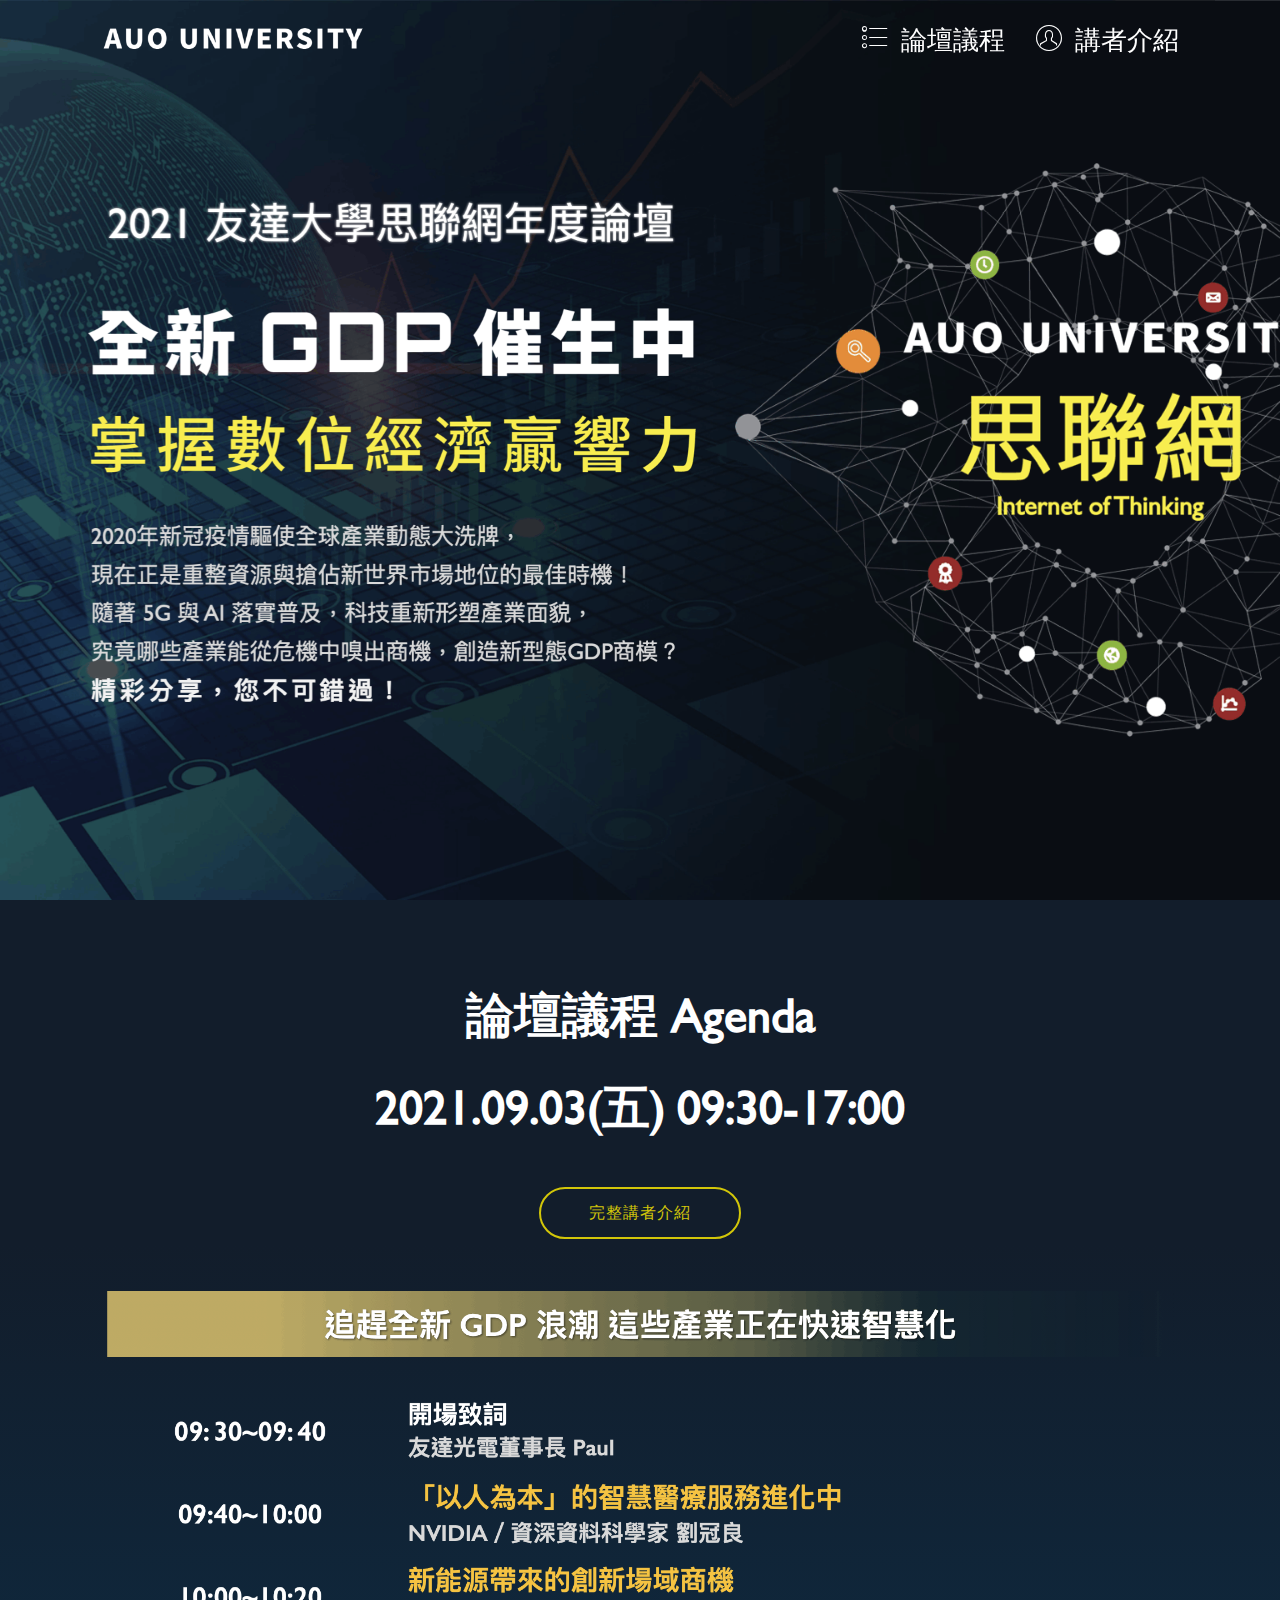
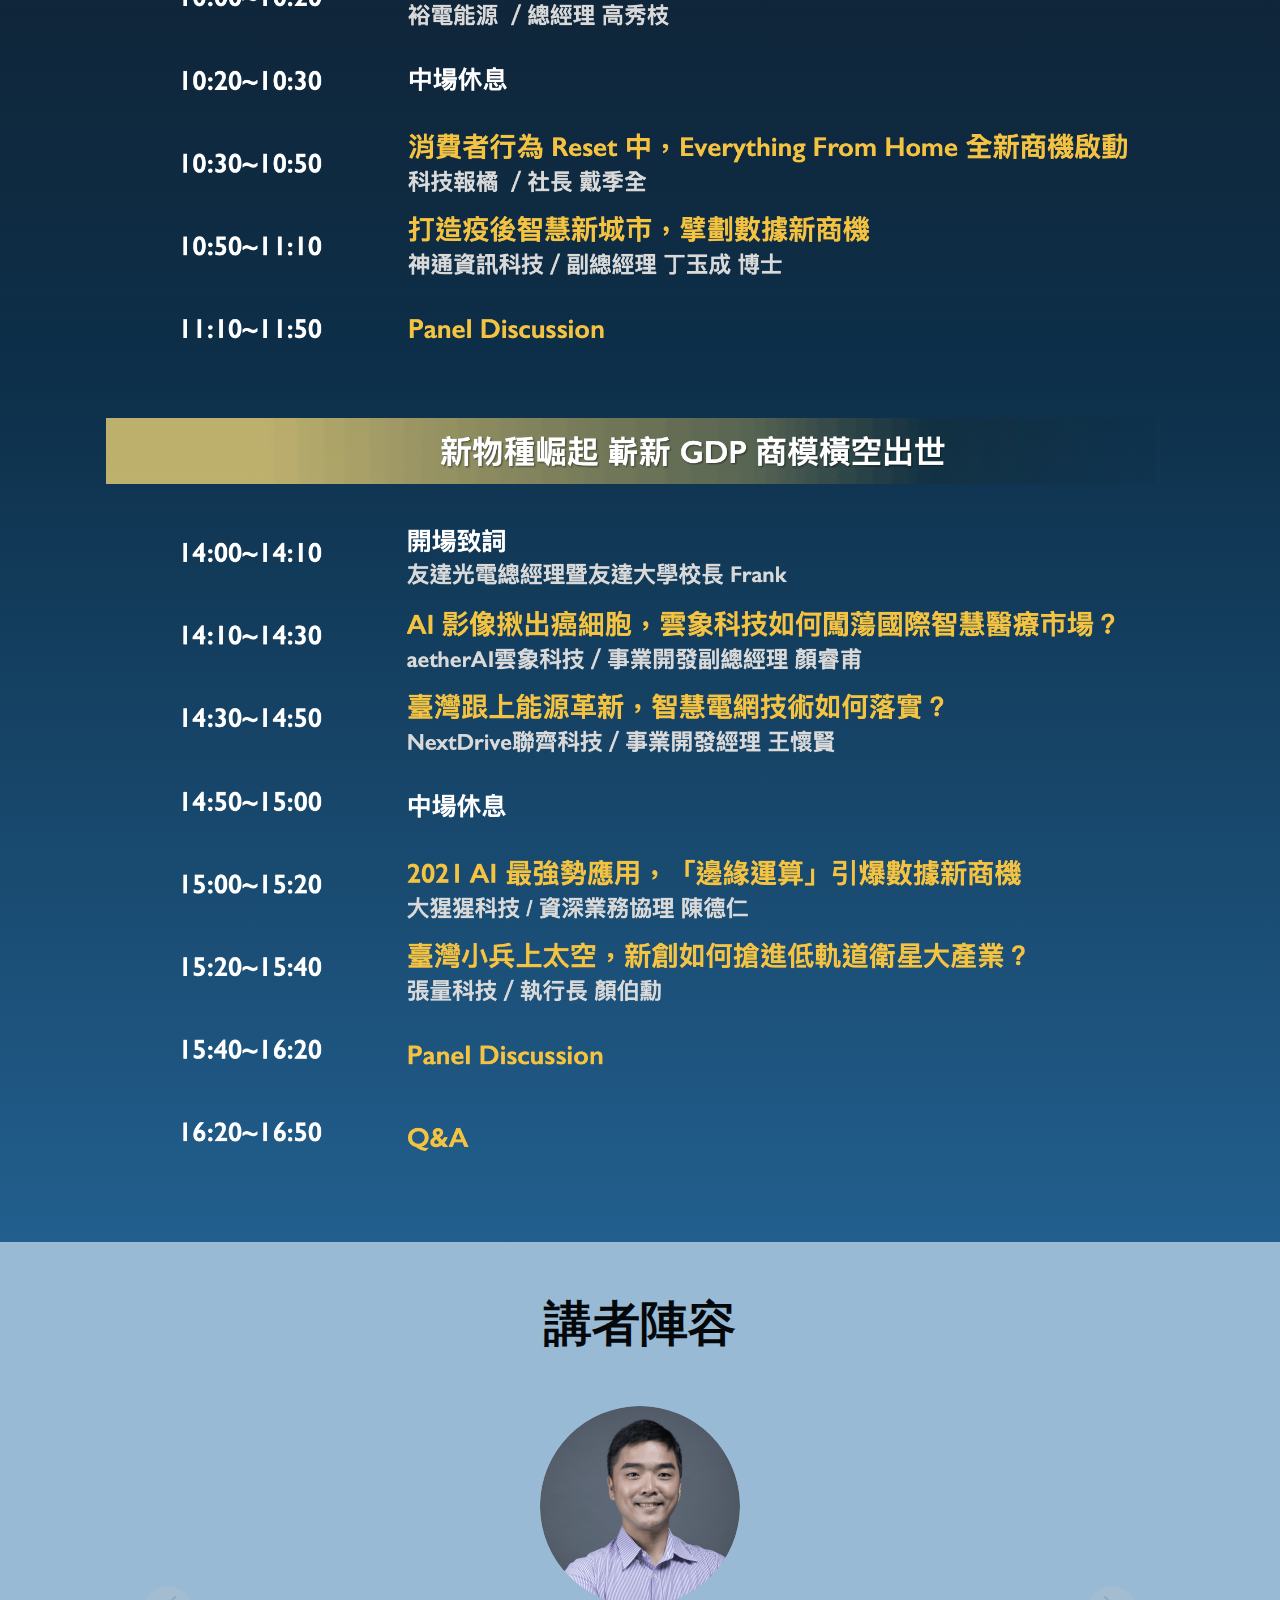
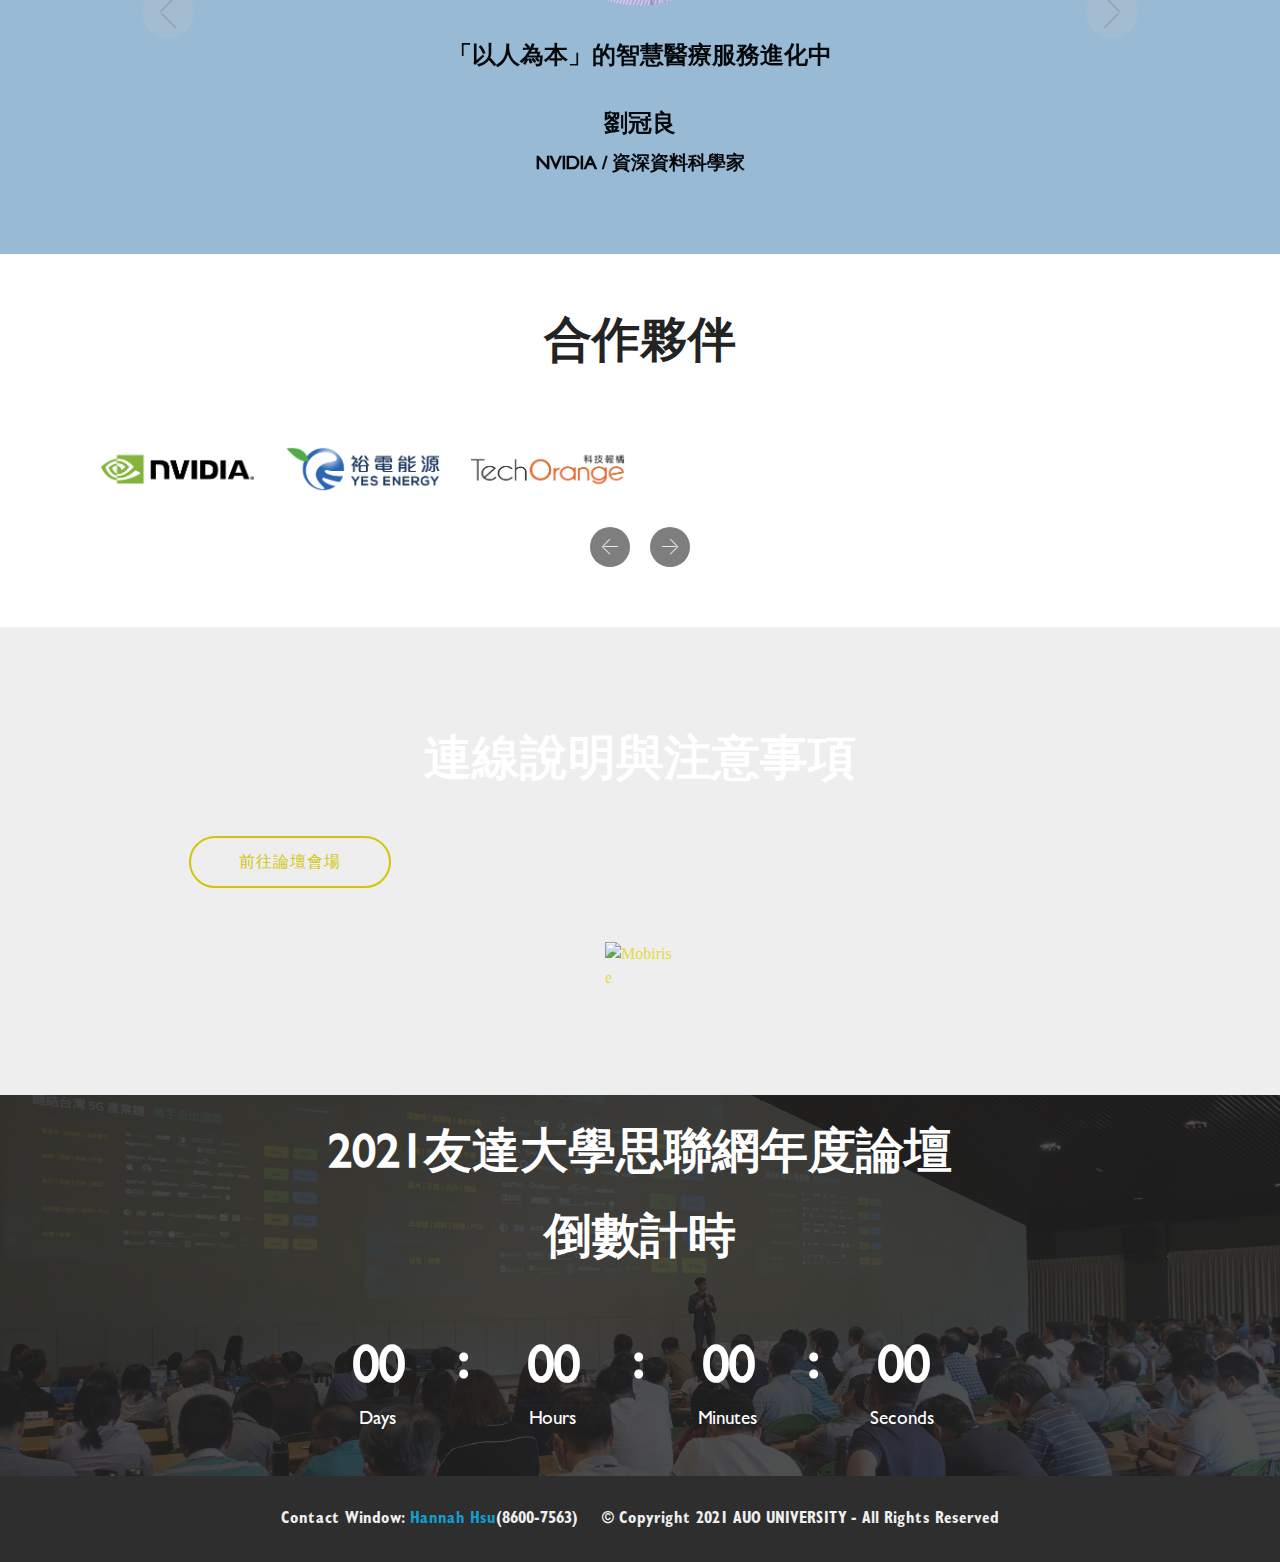
==== commit b70bf75c: "Update index.html" ====
--- a/index.html
+++ b/index.html
@@ -364,9 +364,9 @@
                     連線說明與注意事項
                 </h1>
                 
-                <div class="mbr-text align-center mbr-white pb-3">
+                <div class="mbr-text align-center mbr-white pb-3"></div>
                  <div class="mbr-section-btn"><a class="btn btn-md btn-success-outline display-4" href="https://auomeeting.webex.com/auomeeting-tc/onstage/g.php?MTID=e66379af3abe7c1fc83bd418116ef702a">前往論壇會場</a></div>   
-                </div>
+                
                 
             </div>
             <div class="mbr-figure pt-5">
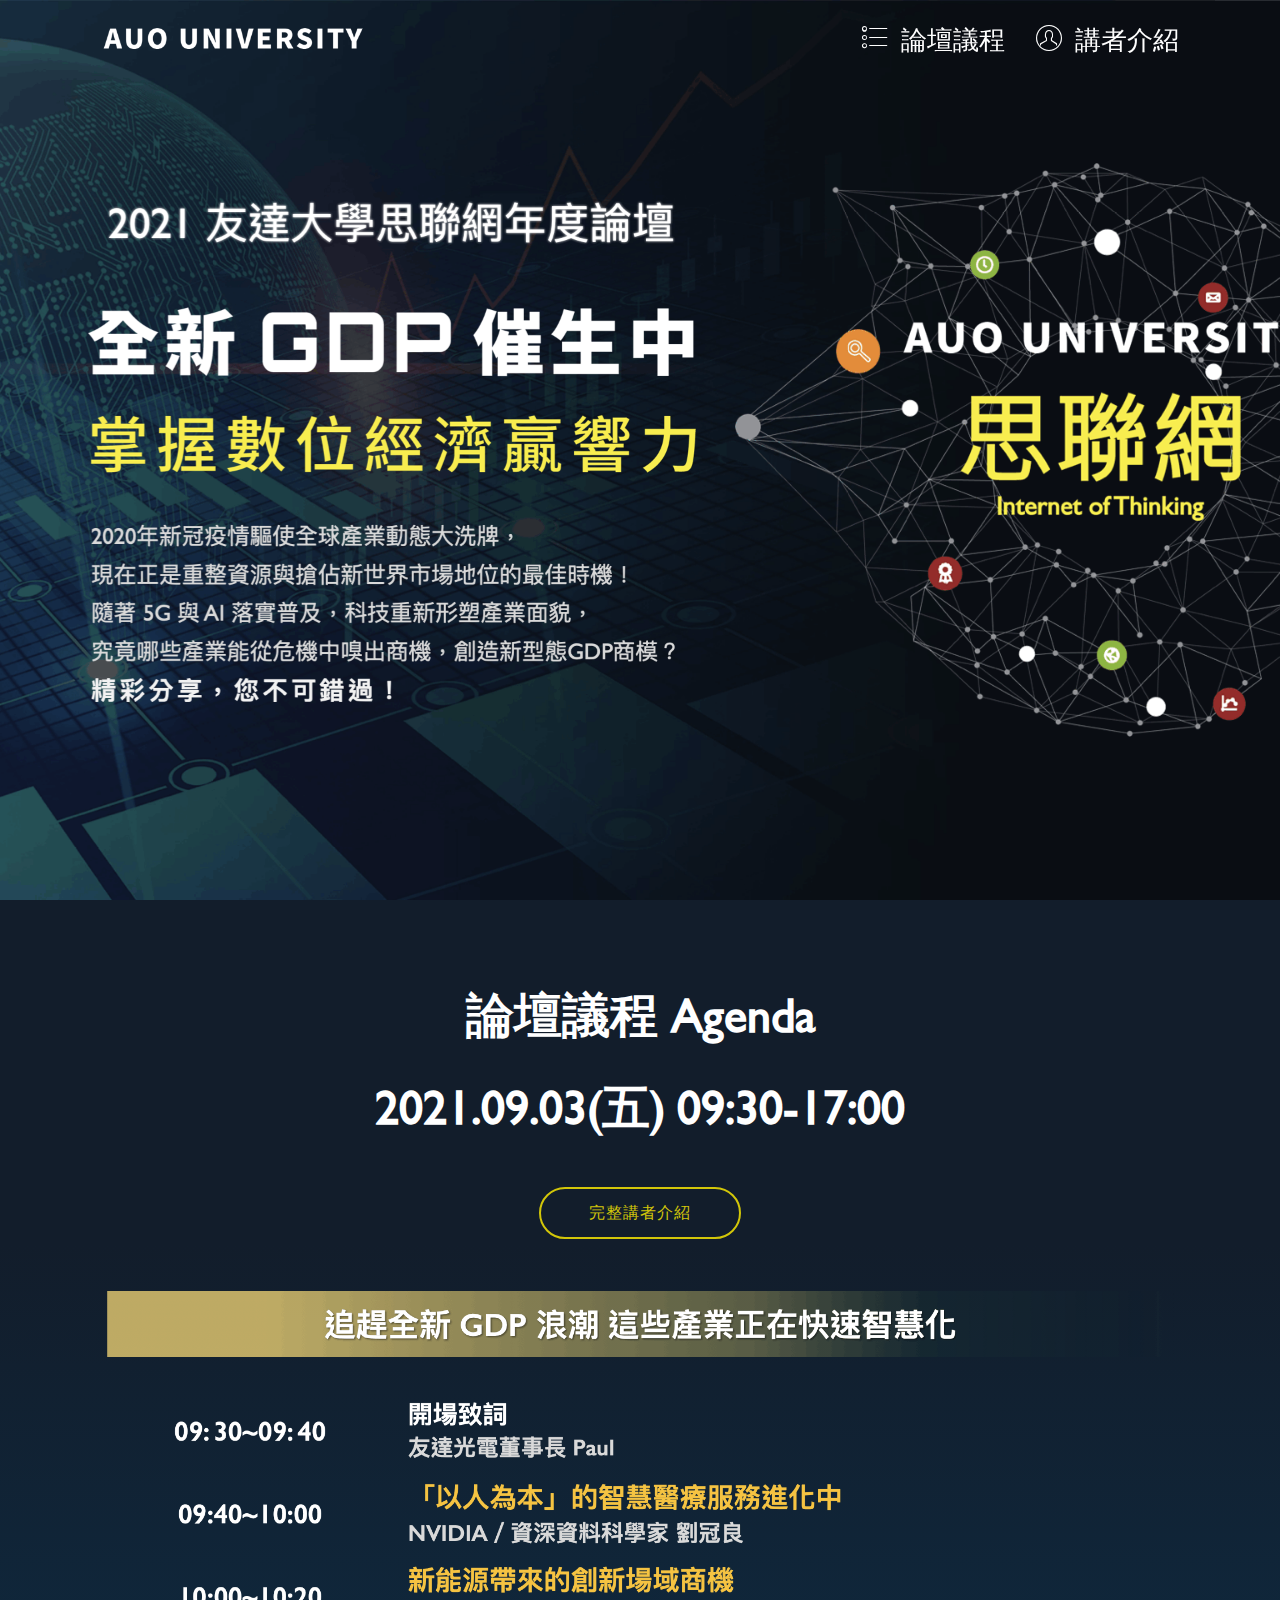
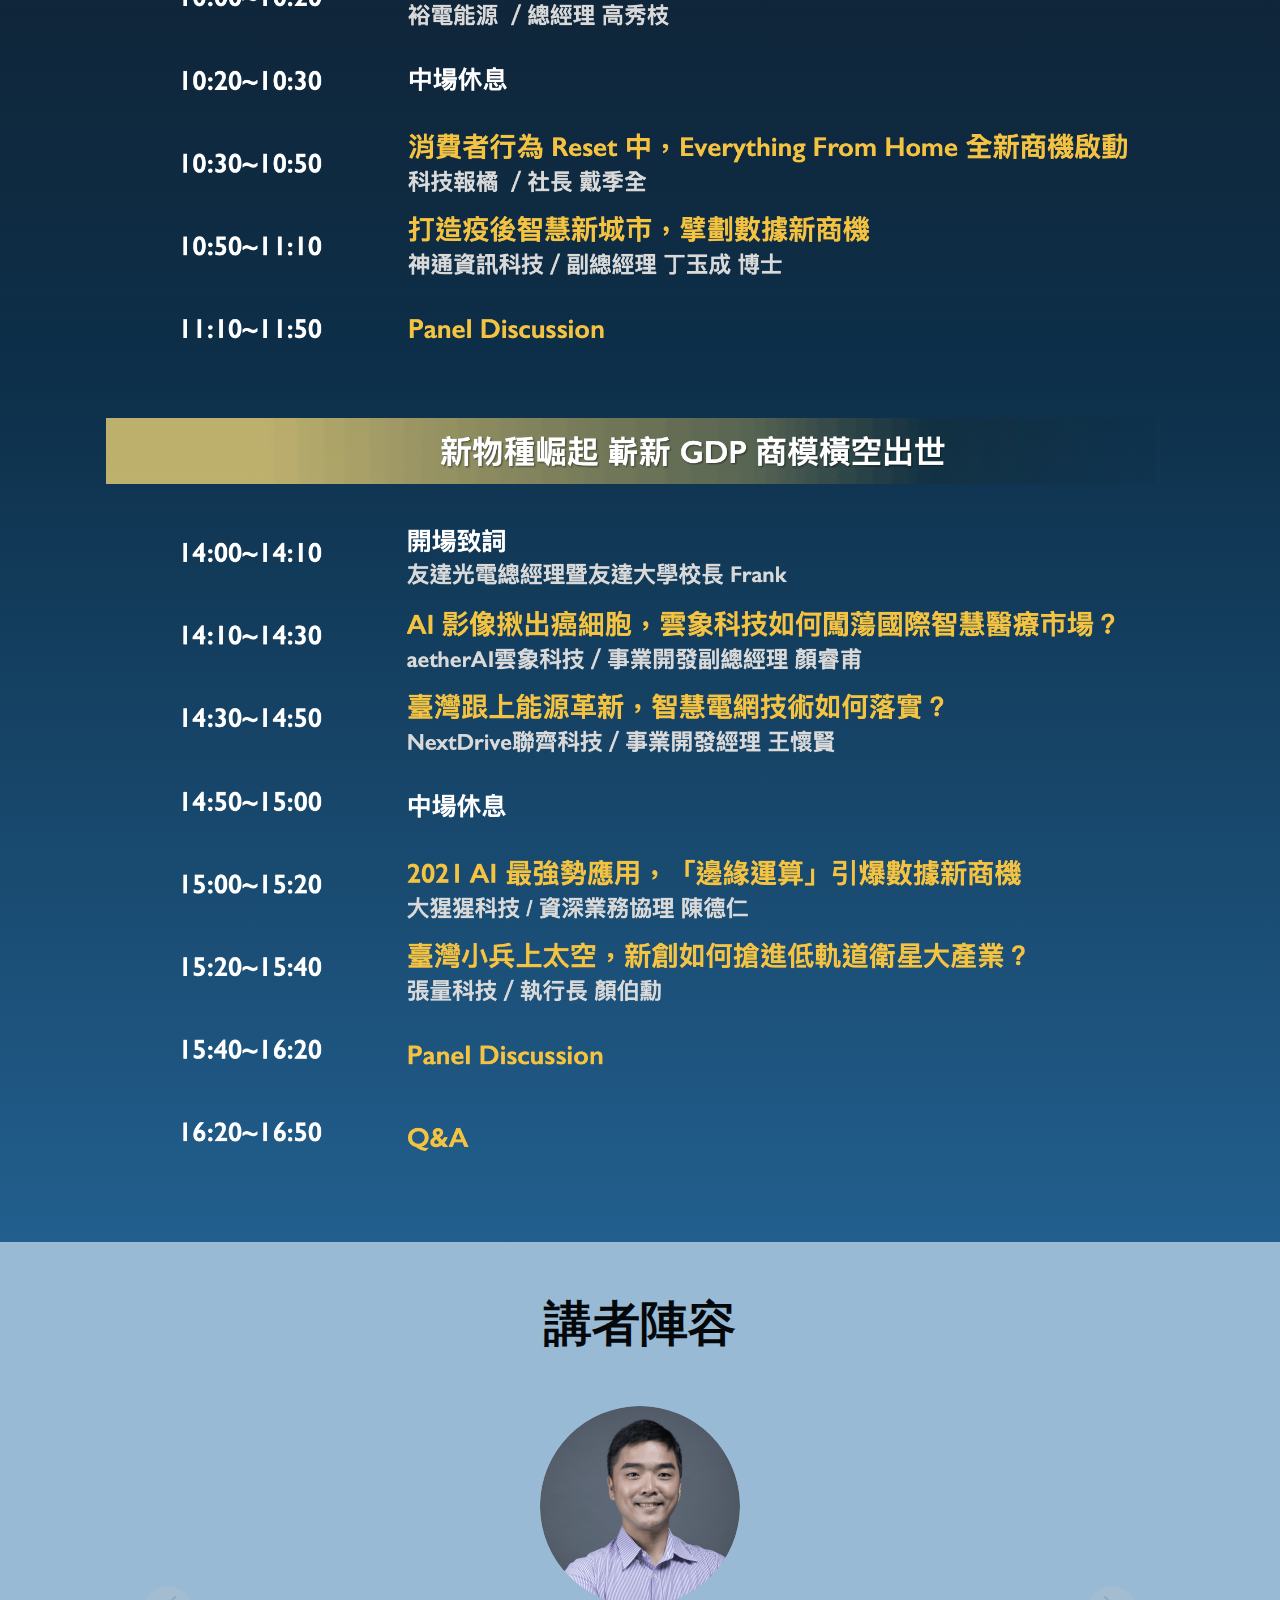
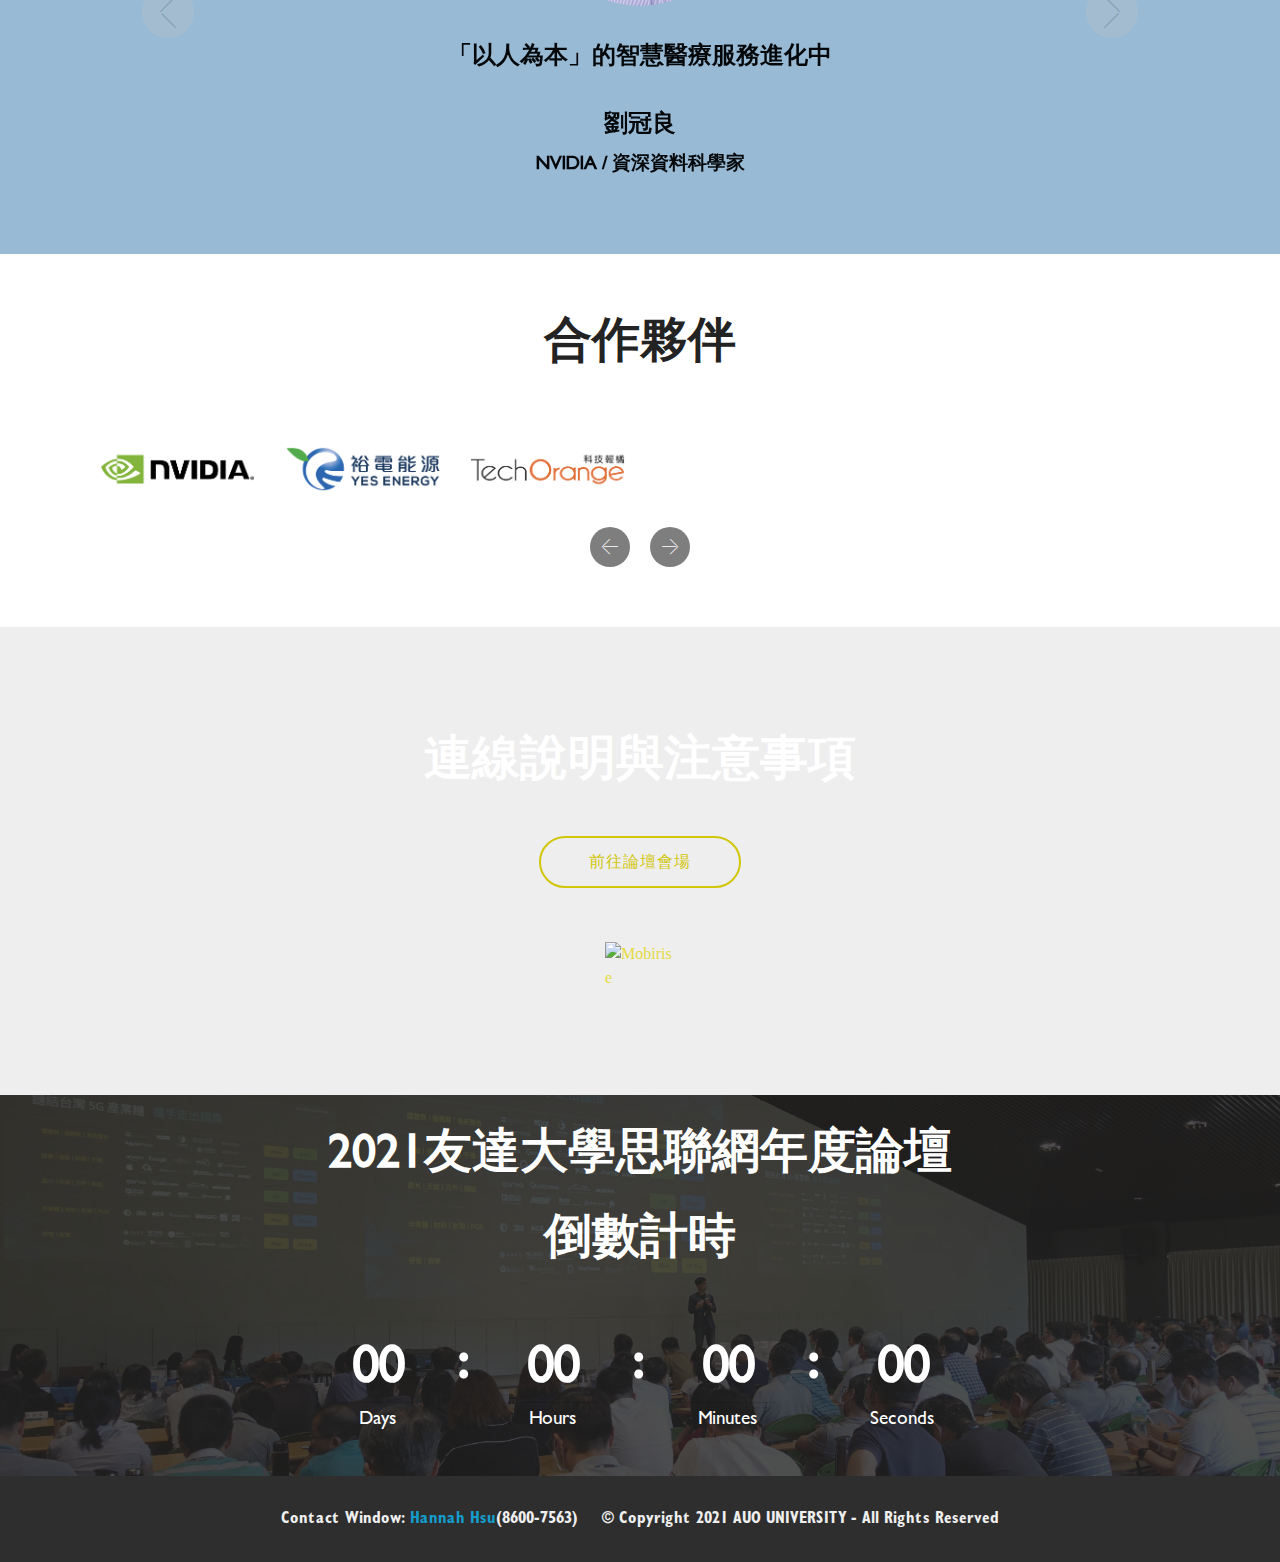
==== commit d64f9a8c: "Update index.html" ====
--- a/index.html
+++ b/index.html
@@ -365,7 +365,7 @@
                 </h1>
                 
                 <div class="mbr-text align-center mbr-white pb-3"></div>
-                 <div class="mbr-section-btn"><a class="btn btn-md btn-success-outline display-4" href="https://auomeeting.webex.com/auomeeting-tc/onstage/g.php?MTID=e66379af3abe7c1fc83bd418116ef702a">前往論壇會場</a></div>   
+                 <div class="mbr-section-btn align-center "><a class="btn btn-md btn-success-outline display-4" href="https://auomeeting.webex.com/auomeeting-tc/onstage/g.php?MTID=e66379af3abe7c1fc83bd418116ef702a">前往論壇會場</a></div>   
                 
                 
             </div>
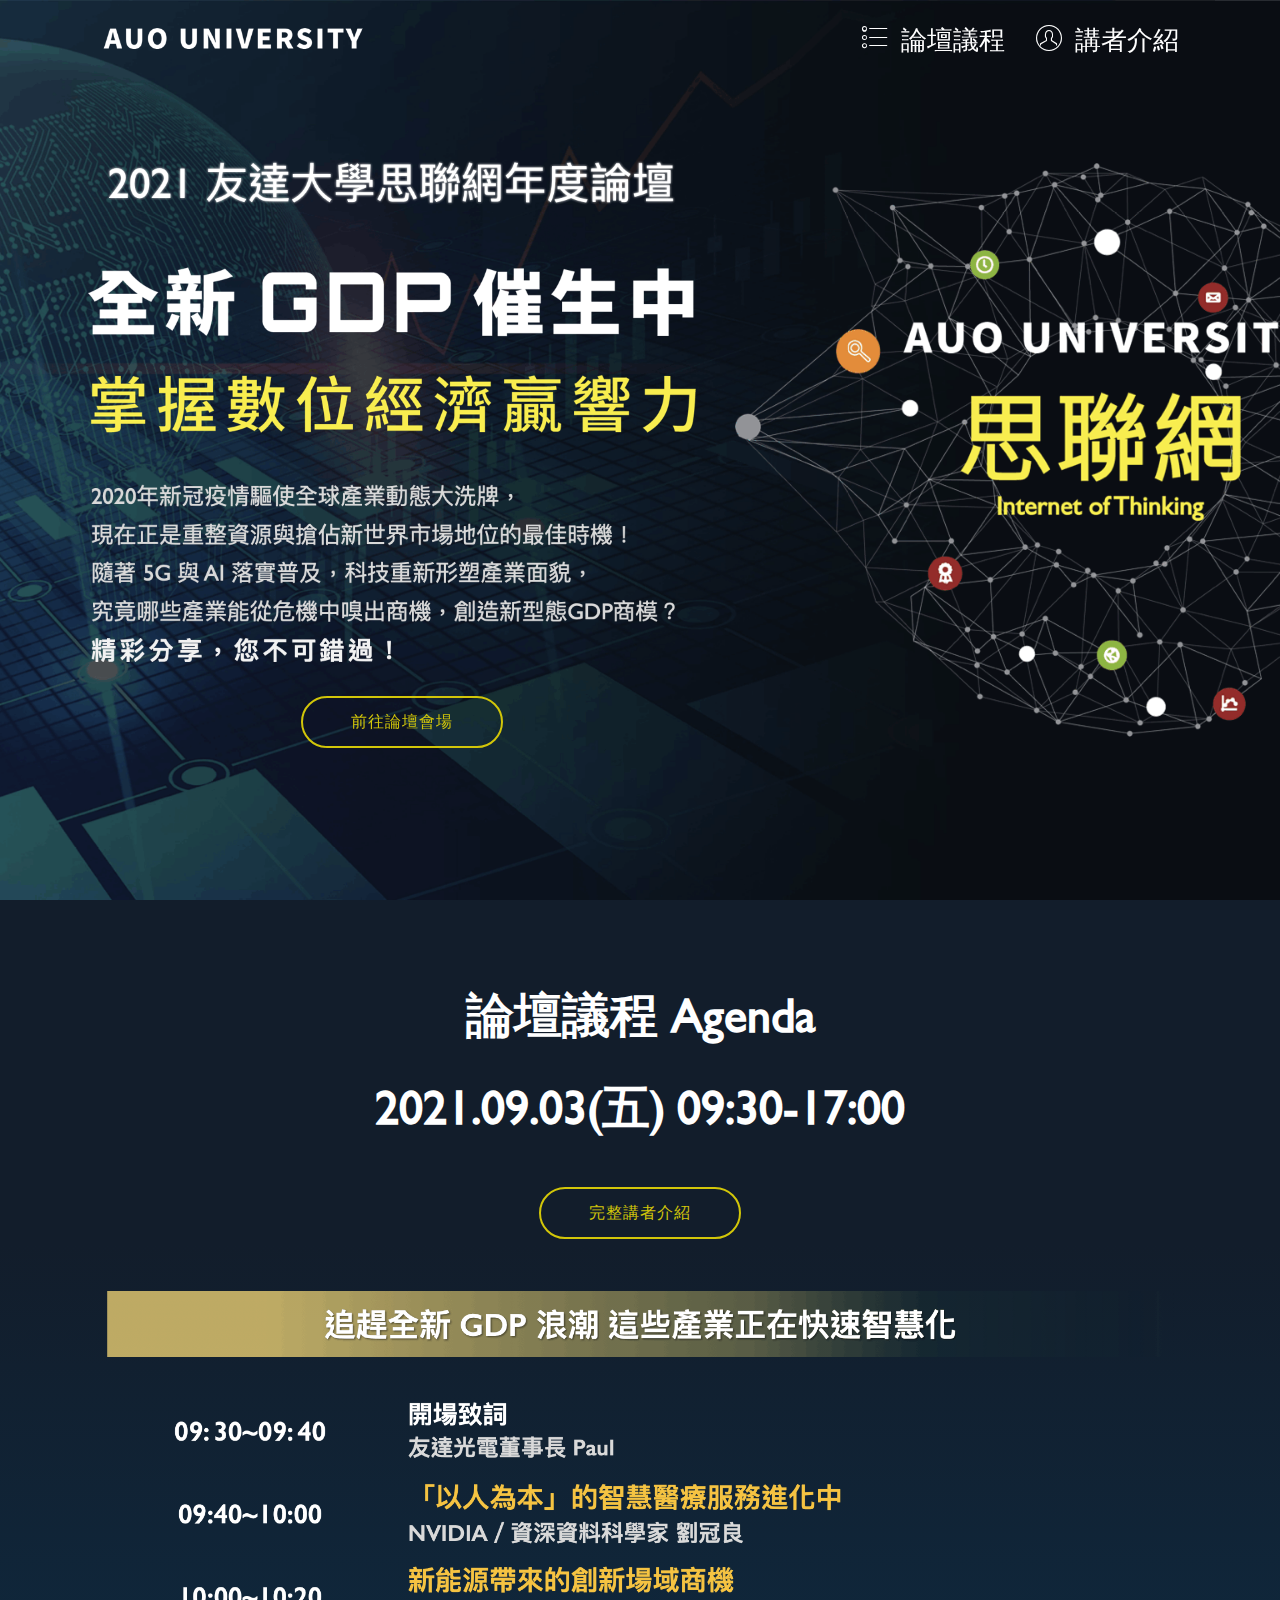
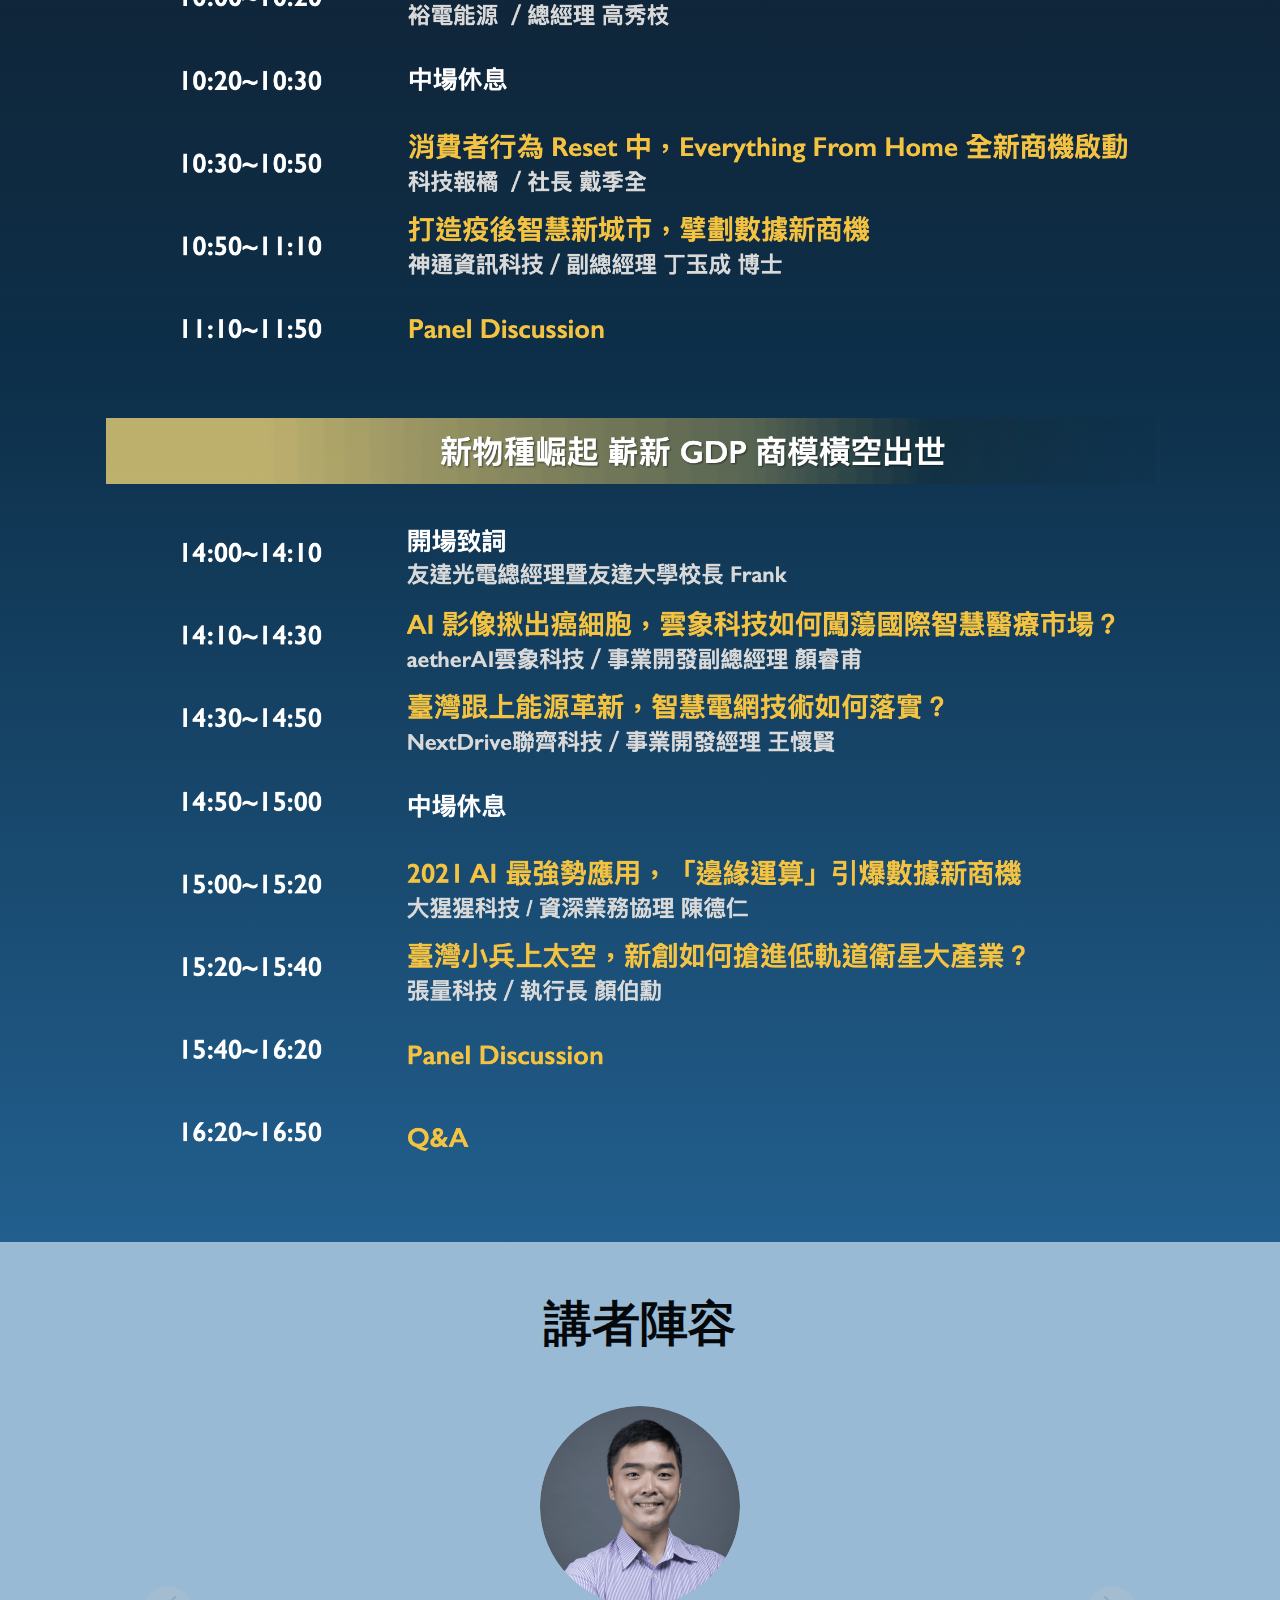
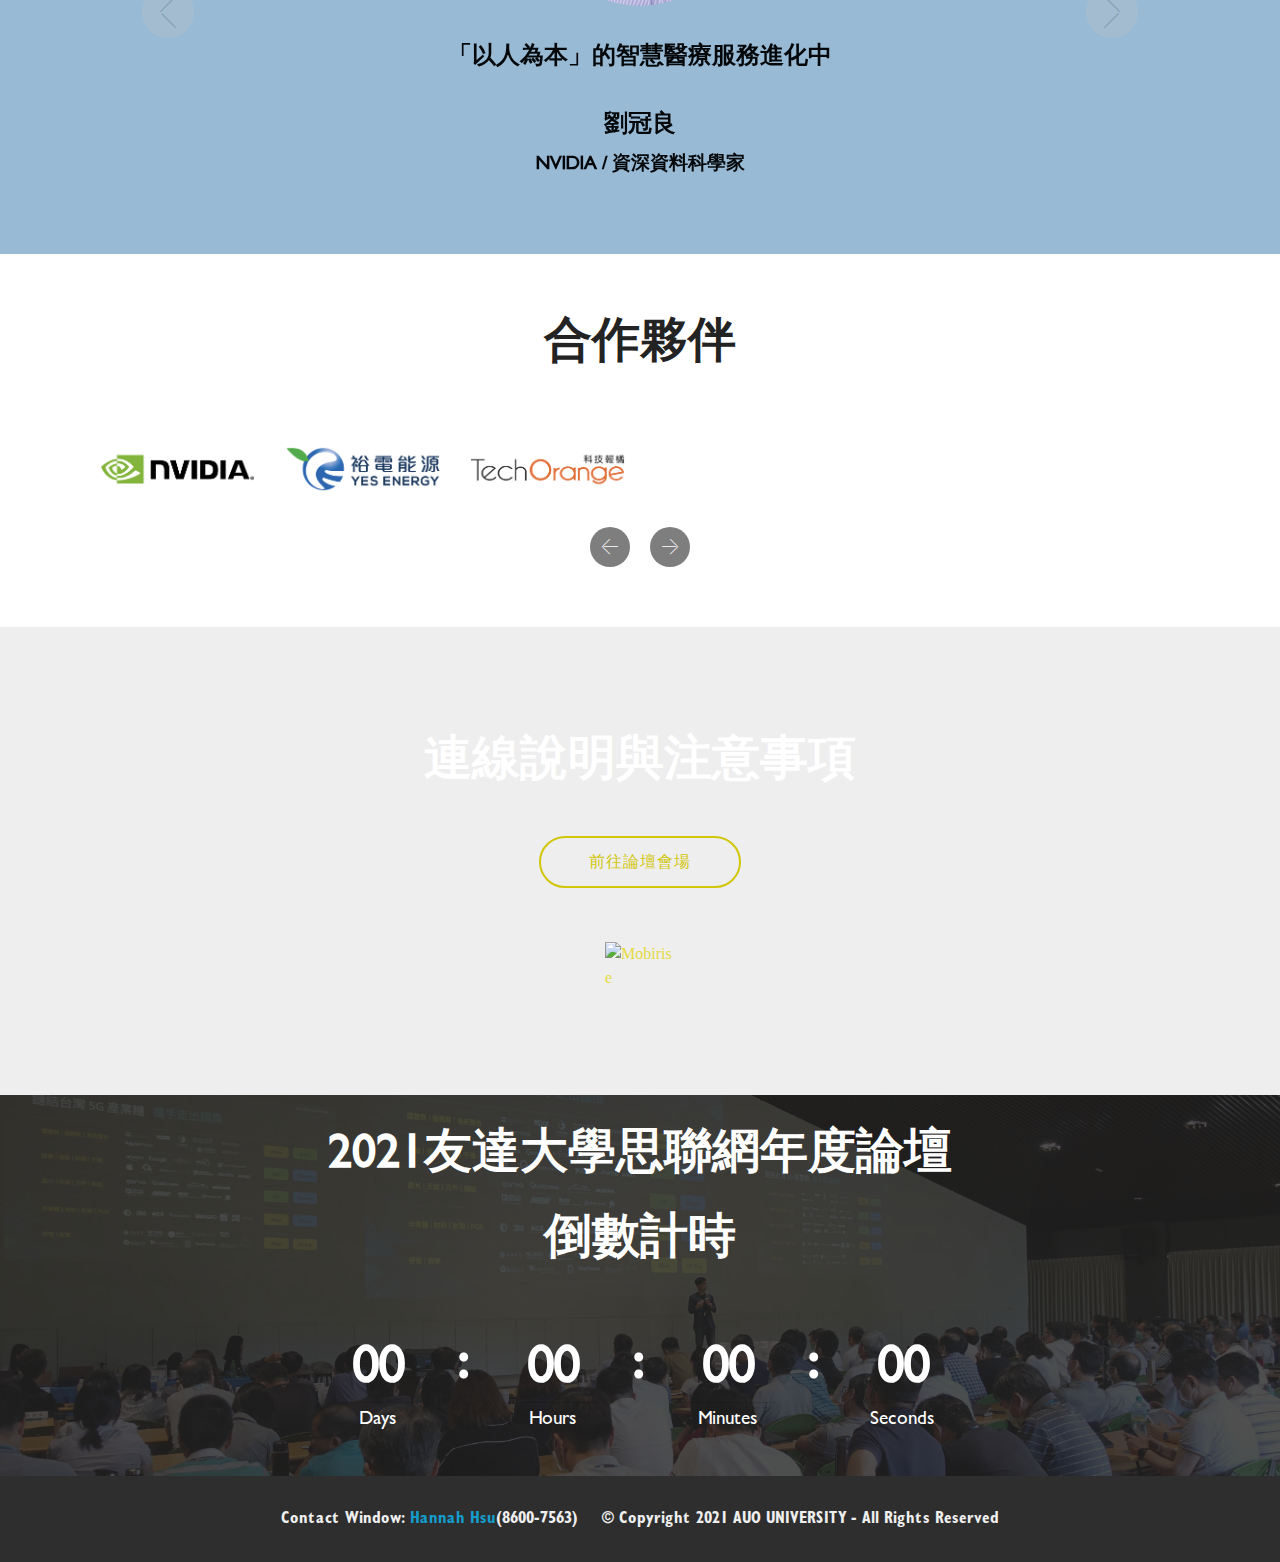
==== commit 9c33b8d6: "Update index.html" ====
--- a/index.html
+++ b/index.html
@@ -51,6 +51,7 @@
         </div>
         <div class="collapse navbar-collapse" id="navbarSupportedContent">
             <ul class="navbar-nav nav-dropdown nav-right" data-app-modern-menu="true"><li class="nav-item">
+
                     <a class="nav-link link text-white display-4" href="index.html#header16-2t"><span class="mbri-bulleted-list mbr-iconfont mbr-iconfont-btn">&nbsp;論壇議程</span>
                         </a>
                 </li>
@@ -73,6 +74,11 @@
         <div class="media-container-row">
             <div class="mbr-figure" style="width: 160%;">
                 <img src="assets/images/2-952x792.png" alt="Mobirise" title="">
+            
+              <p>
+              <p>
+              <div class="mbr-section-btn align-center "><a class="btn btn-md btn-success-outline display-4" href="https://auomeeting.webex.com/auomeeting-tc/onstage/g.php?MTID=e66379af3abe7c1fc83bd418116ef702a" target="_blank">前往論壇會場</a></div>
+
             </div>
 
             <div class="media-content">
@@ -370,7 +376,7 @@
                 
             </div>
             <div class="mbr-figure pt-5">
-                <a href="https://www.webex.com/zh-tw/downloads.html"><img src="assets/images/webex event-1.png" alt="Mobirise" title="" style="width: 95%;"></a>
+                <a href="https://www.webex.com/zh-tw/downloads.html" target="_blank"><img src="assets/images/webex event-1.png" alt="Mobirise" title="" style="width: 95%;"></a>
             </div>
         </div>
     </div>
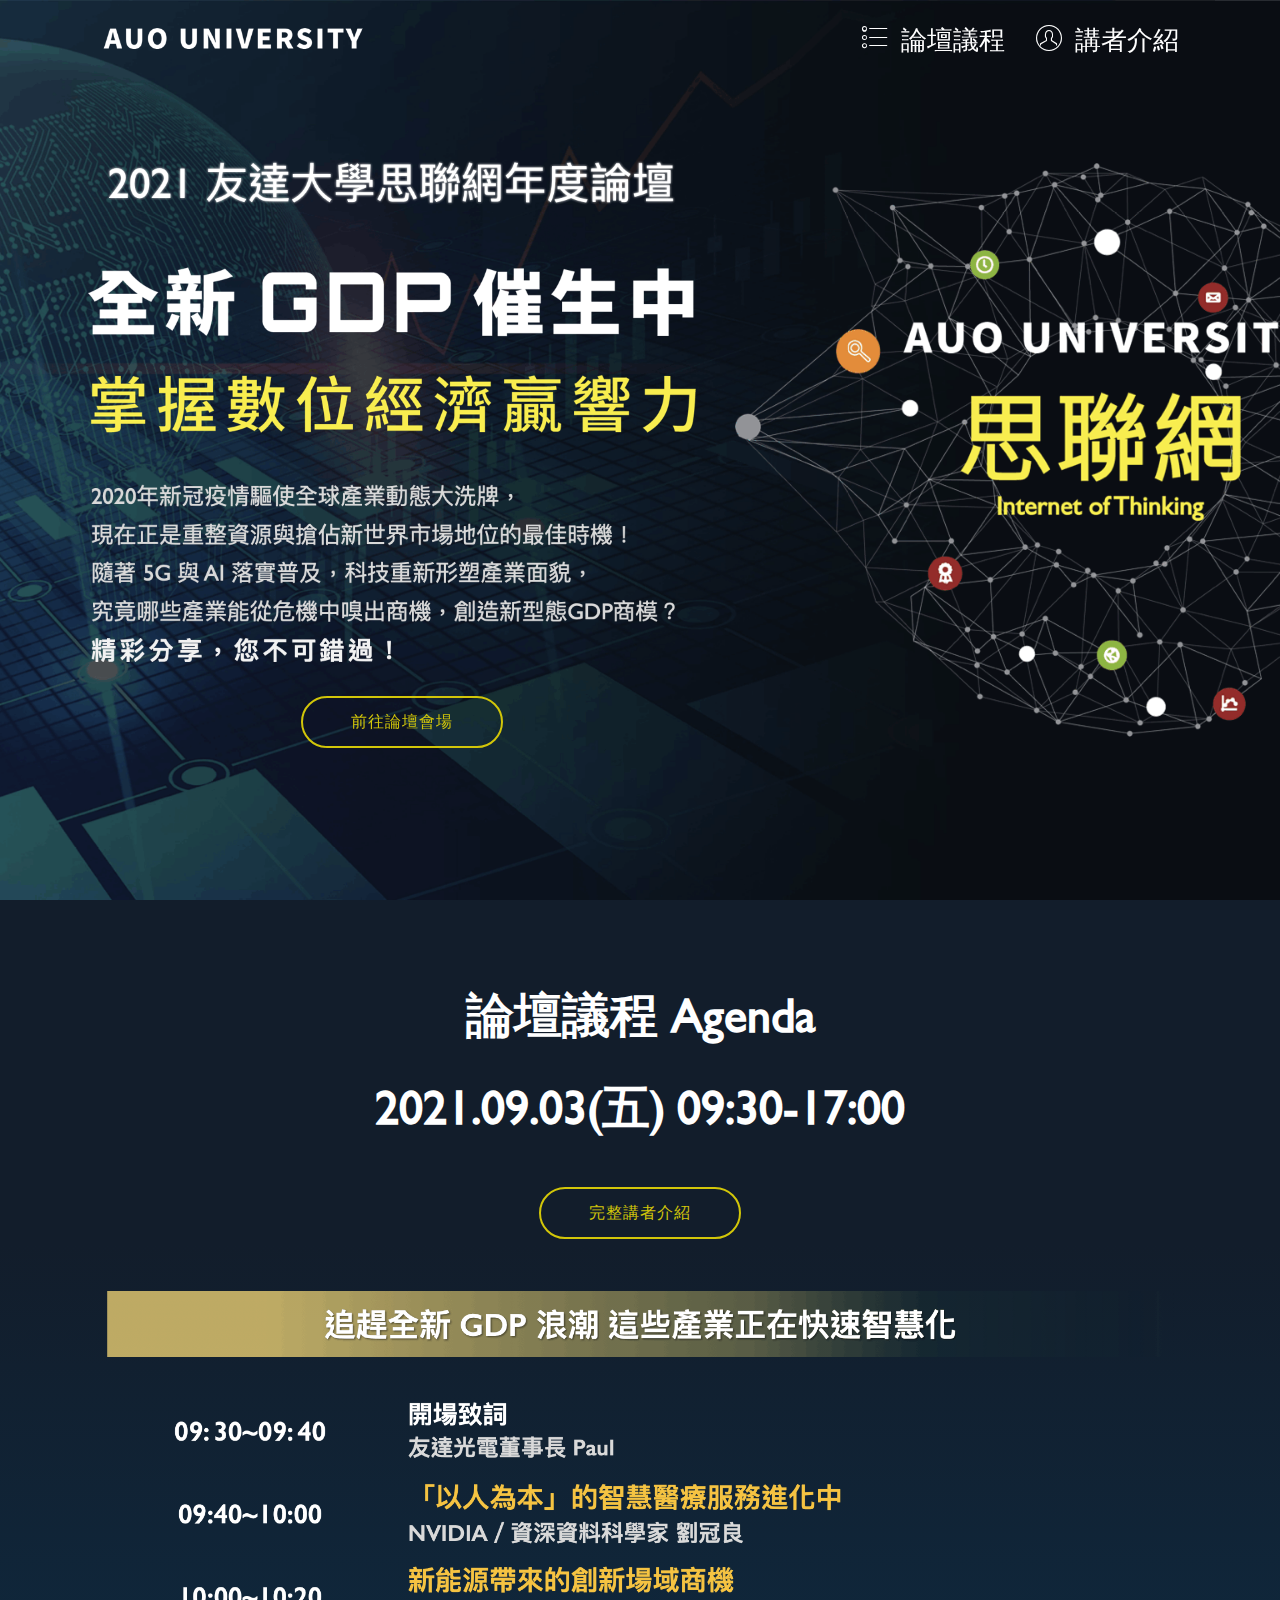
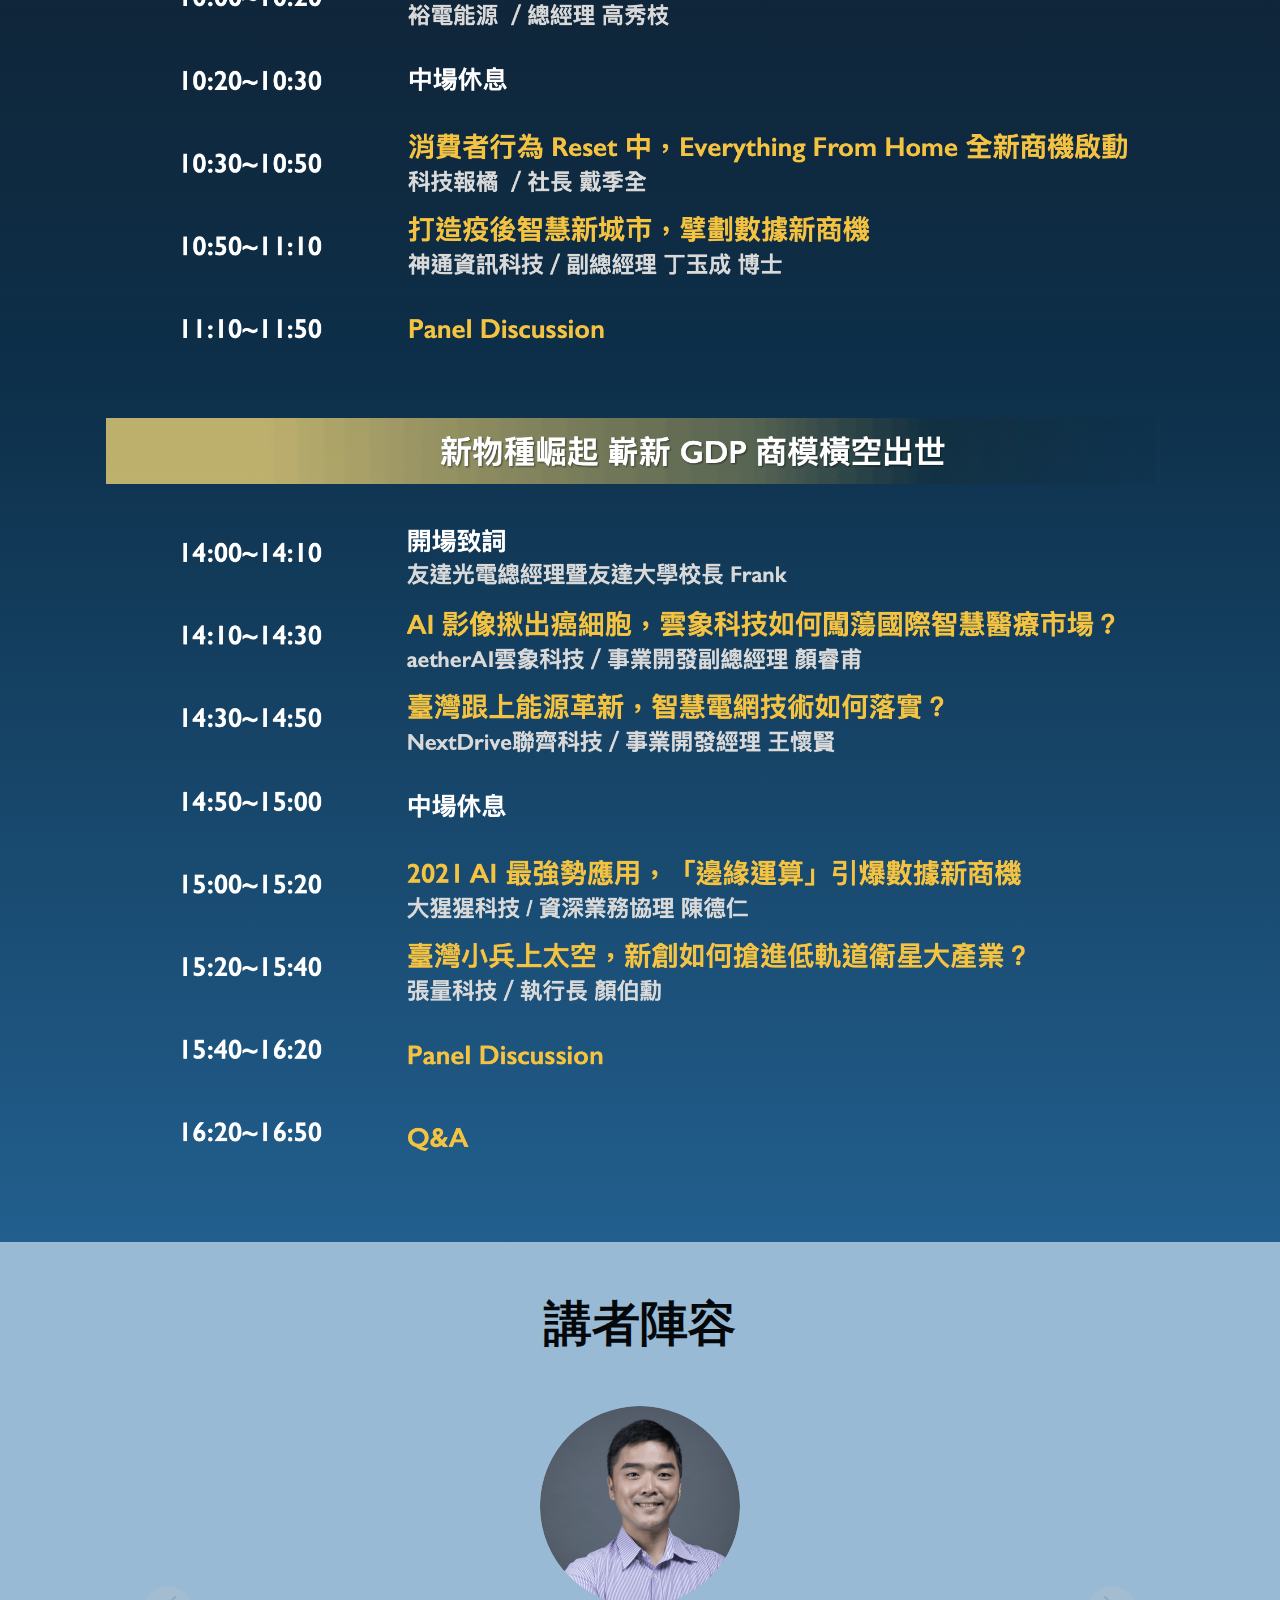
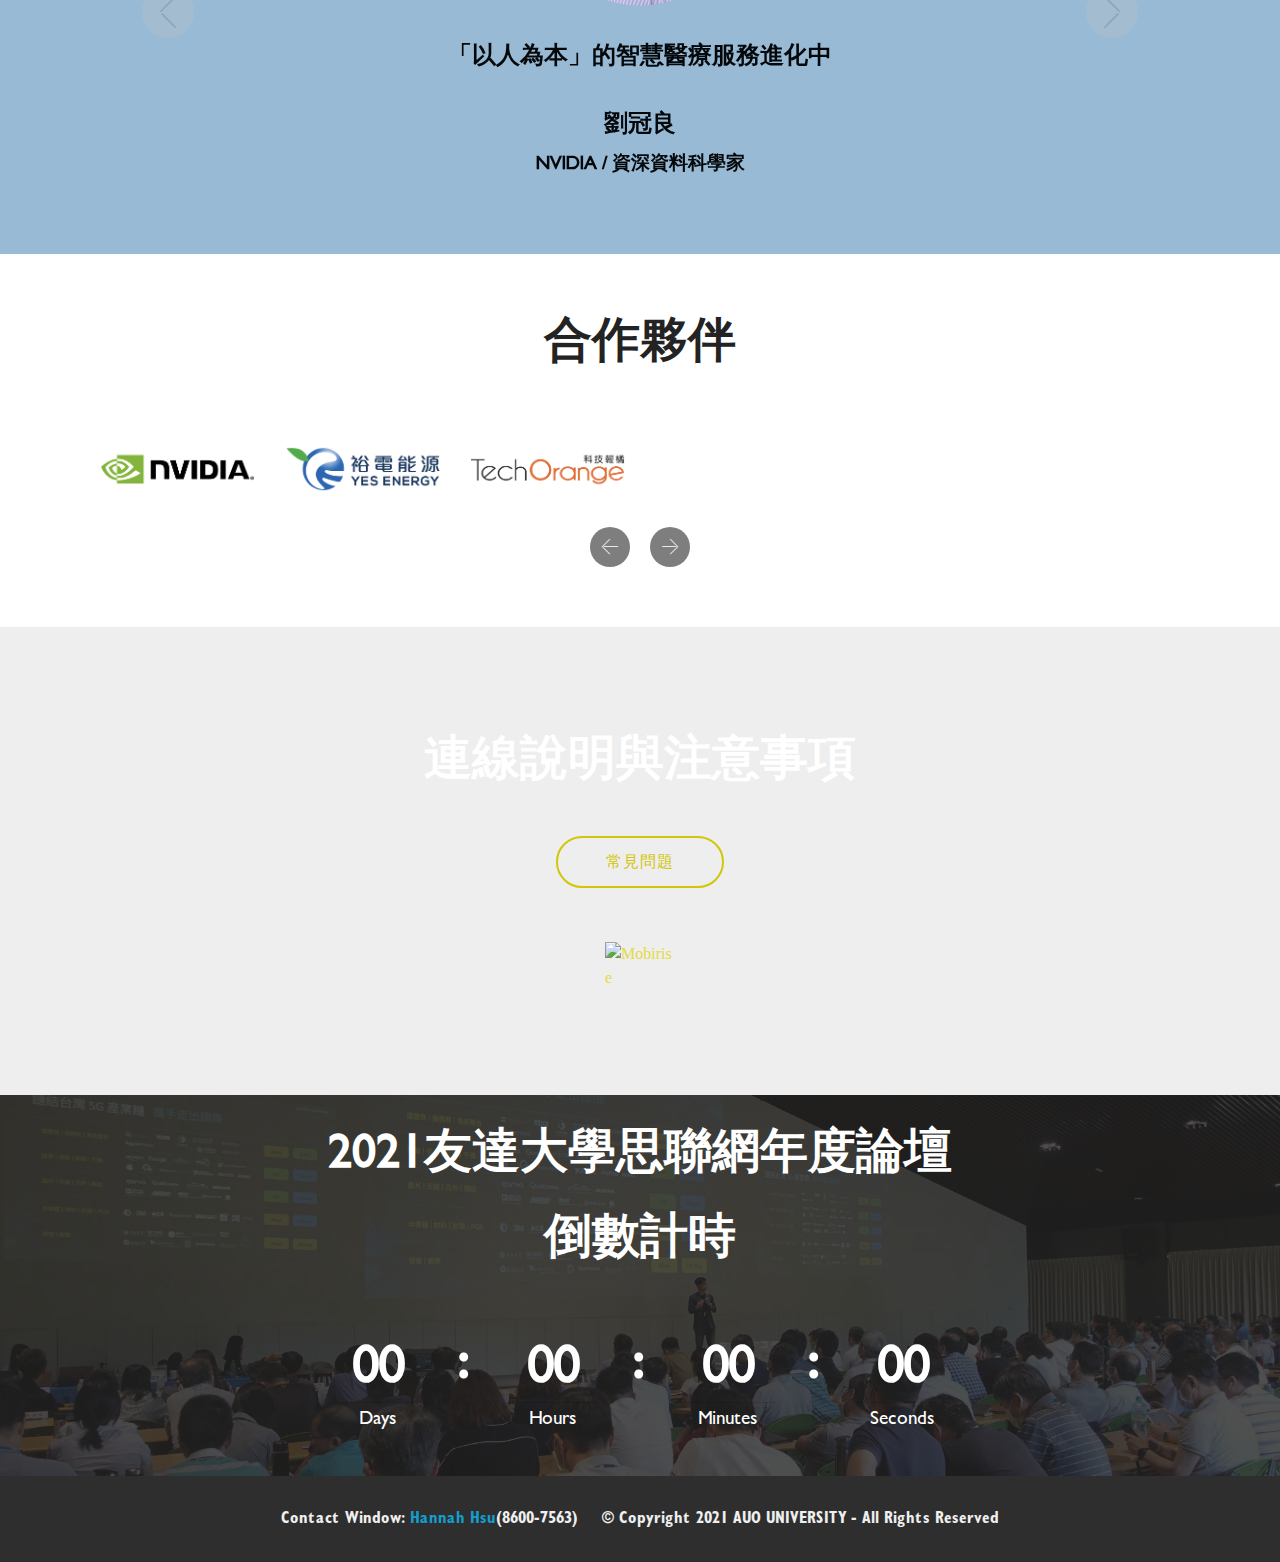
==== commit 3c18fc1e: "Update index.html" ====
--- a/index.html
+++ b/index.html
@@ -371,7 +371,7 @@
                 </h1>
                 
                 <div class="mbr-text align-center mbr-white pb-3"></div>
-                 <div class="mbr-section-btn align-center "><a class="btn btn-md btn-success-outline display-4" href="https://auomeeting.webex.com/auomeeting-tc/onstage/g.php?MTID=e66379af3abe7c1fc83bd418116ef702a">前往論壇會場</a></div>   
+                 <div class="mbr-section-btn align-center "><a class="btn btn-md btn-success-outline display-4" href="page3.html">常見問題</a></div>   
                 
                 
             </div>
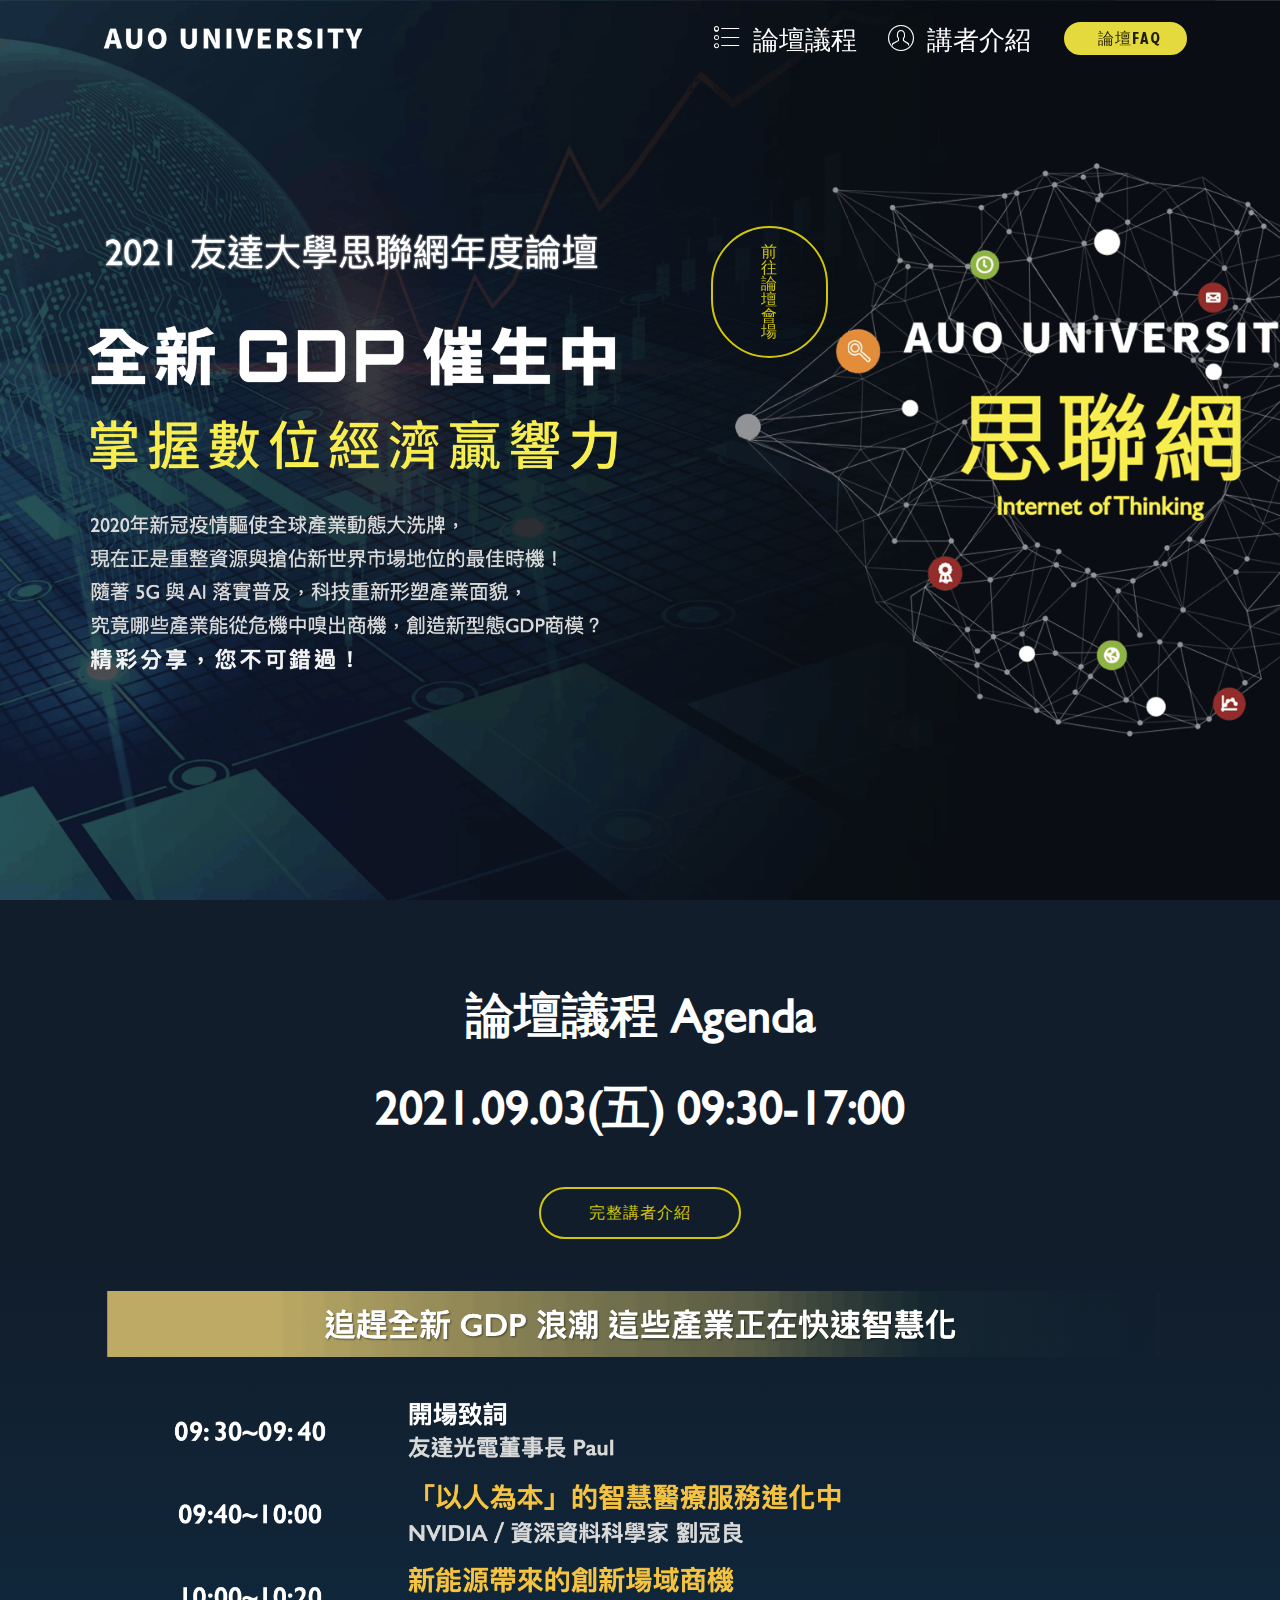
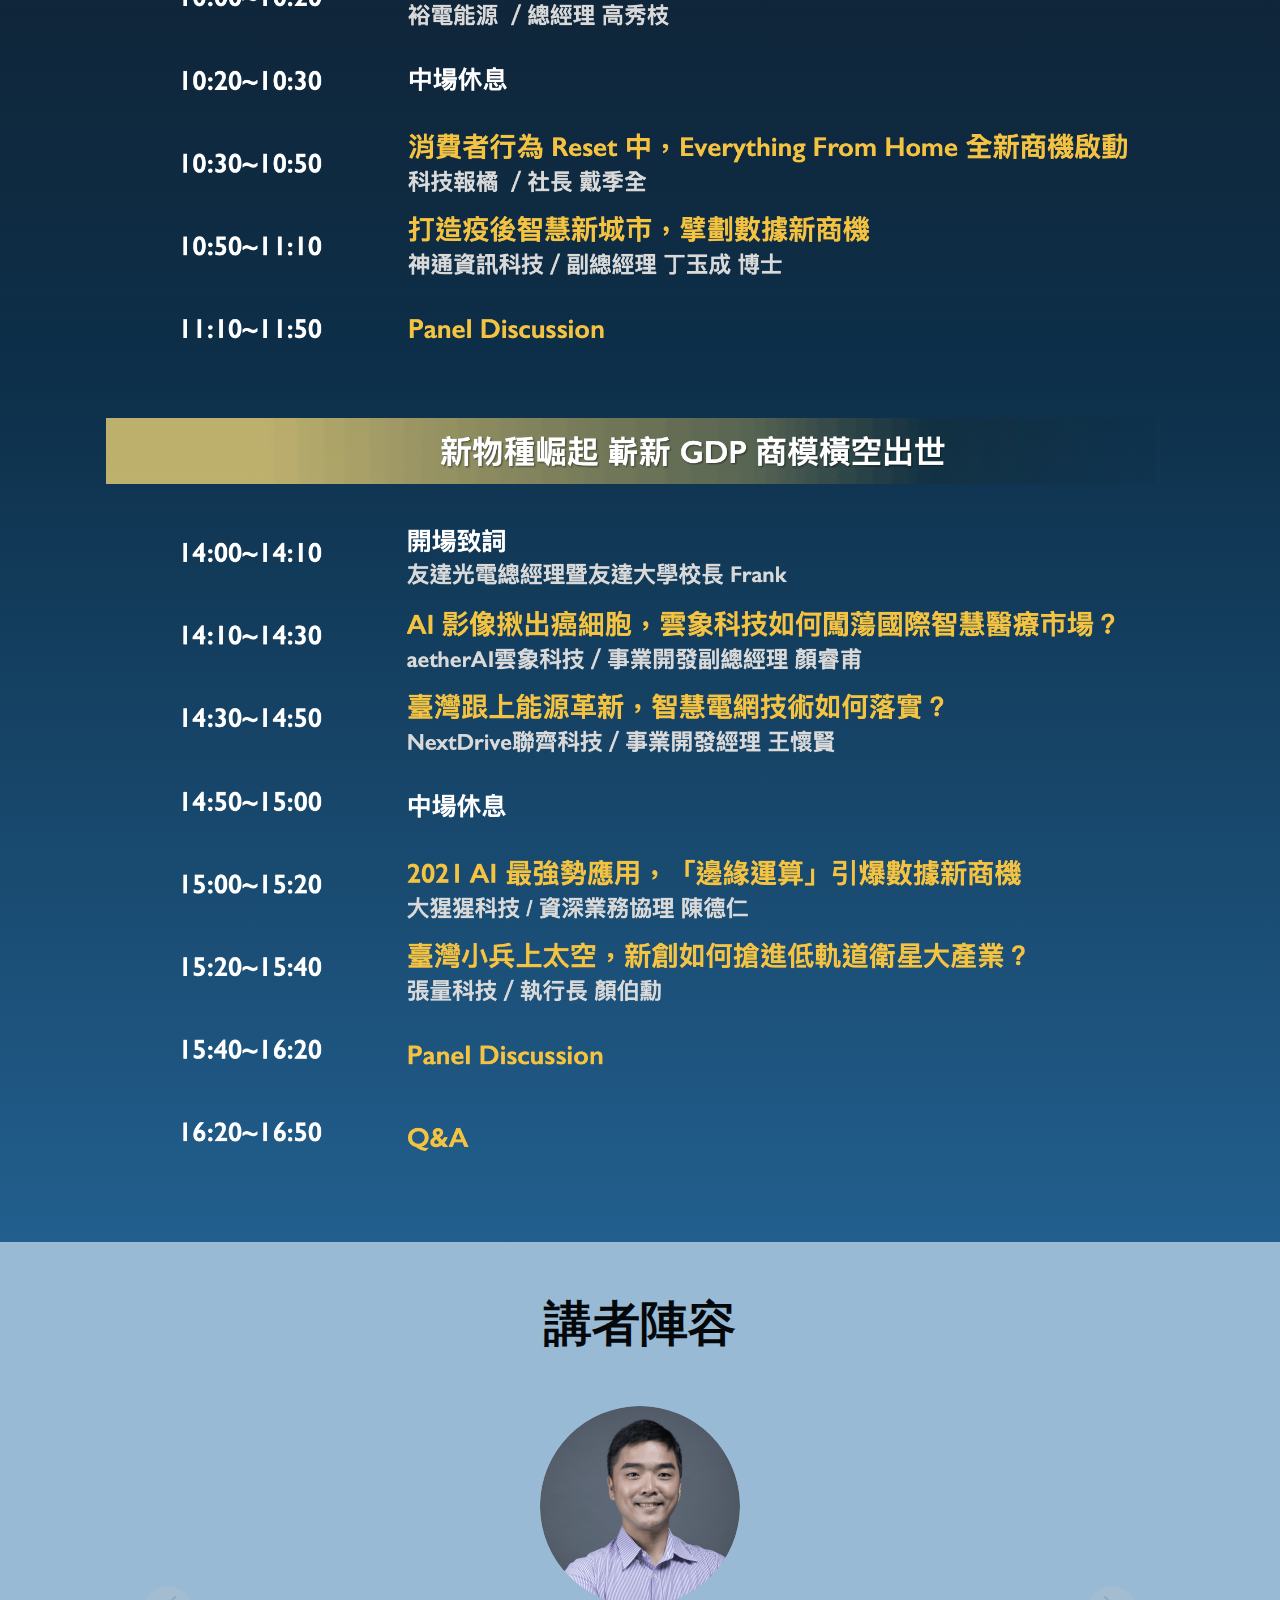
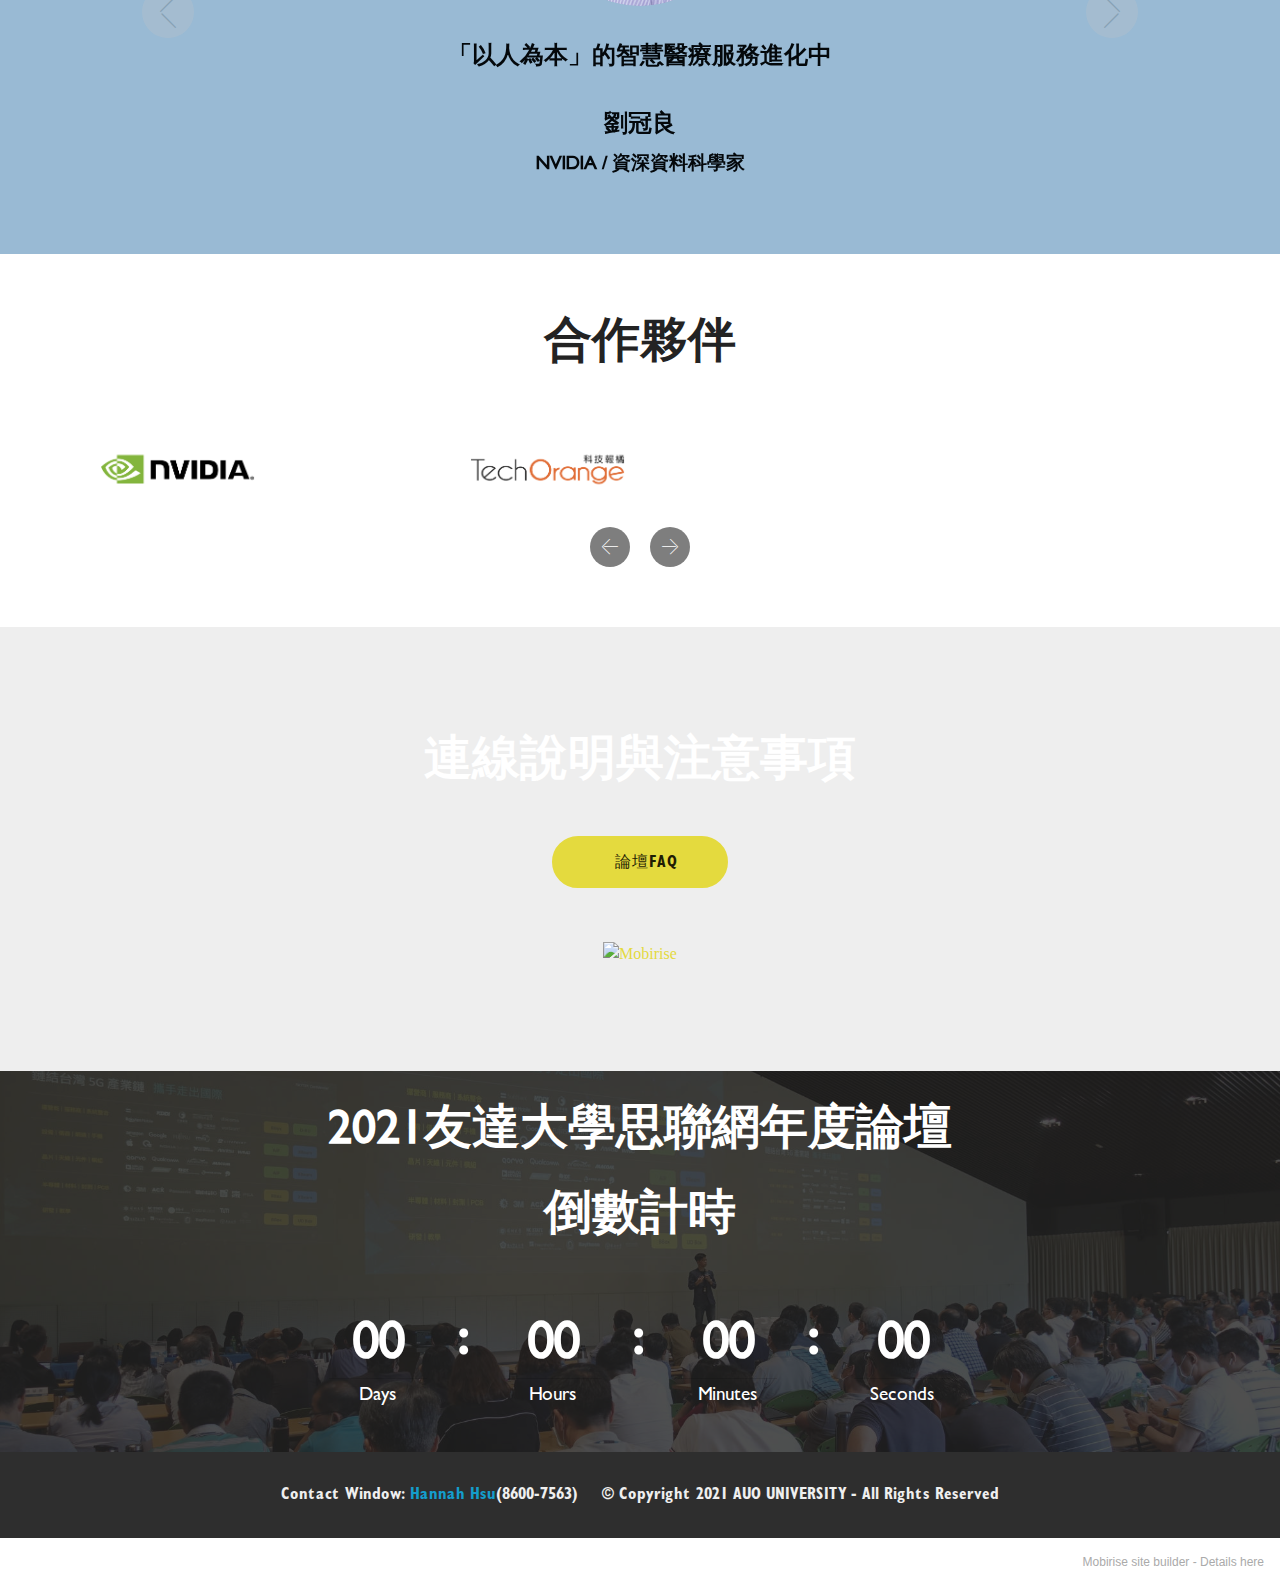
==== commit be5b9bb7: "Update index.html" ====
--- a/index.html
+++ b/index.html
@@ -1,31 +1,33 @@
 <!DOCTYPE html>
 <html  >
 <head>
-  <!-- Site made with Mobirise Website Builder v4.12.4, https://mobirise.com -->
+  <!-- Site made with Mobirise Website Builder v5.3.5, https://mobirise.com -->
   <meta charset="UTF-8">
   <meta http-equiv="X-UA-Compatible" content="IE=edge">
-  <meta name="generator" content="Mobirise v4.12.4, mobirise.com">
+  <meta name="generator" content="Mobirise v5.3.5, mobirise.com">
   <meta name="viewport" content="width=device-width, initial-scale=1, minimum-scale=1">
-  <link rel="shortcut icon" href="assets/images/logo2-674x98.png" type="image/x-icon">
+  <link rel="shortcut icon" href="assets/images/images/751X751.png" type="image/x-icon">
   <meta name="description" content="">
-  <meta property="og:image" content="assets/images/751X751.png">
   
   
   <title>2021友達大學思聯網年度論壇</title>
+  <link rel="stylesheet" href="assets/web/assets/mobirise-icons2/mobirise2.css">
   <link rel="stylesheet" href="assets/web/assets/mobirise-icons/mobirise-icons.css">
   <link rel="stylesheet" href="assets/bootstrap/css/bootstrap.min.css">
   <link rel="stylesheet" href="assets/bootstrap/css/bootstrap-grid.min.css">
   <link rel="stylesheet" href="assets/bootstrap/css/bootstrap-reboot.min.css">
+  <link rel="stylesheet" href="assets/tether/tether.min.css">
   <link rel="stylesheet" href="assets/dropdown/css/style.css">
-  <link rel="stylesheet" href="assets/tether/tether.min.css">
   <link rel="stylesheet" href="assets/theme/css/style.css">
   <link href="assets/fonts/style.css" rel="stylesheet">
   <link rel="preload" as="style" href="assets/mobirise/css/mbr-additional.css"><link rel="stylesheet" href="assets/mobirise/css/mbr-additional.css" type="text/css">
   
   
   
+  
 </head>
 <body>
+  
   <section class="menu cid-sGq3R7YnV7" once="menu" id="menu1-3l">
 
     
@@ -50,8 +52,7 @@
             </div>
         </div>
         <div class="collapse navbar-collapse" id="navbarSupportedContent">
-            <ul class="navbar-nav nav-dropdown nav-right" data-app-modern-menu="true"><li class="nav-item">
-
+            <ul class="navbar-nav nav-dropdown" data-app-modern-menu="true"><li class="nav-item">
                     <a class="nav-link link text-white display-4" href="index.html#header16-2t"><span class="mbri-bulleted-list mbr-iconfont mbr-iconfont-btn">&nbsp;論壇議程</span>
                         </a>
                 </li>
@@ -59,12 +60,14 @@
                     <a class="nav-link link text-white display-4" href="page2.html#content10-3a"><span class="mbri-user mbr-iconfont mbr-iconfont-btn">&nbsp;講者介紹</span>
                         </a>
                 </li></ul>
-            
+            <div class="navbar-buttons mbr-section-btn"><a class="btn btn-sm btn-primary display-4" href="page3.html#image2-4n"><span class="mobi-mbri mobi-mbri-idea mbr-iconfont mbr-iconfont-btn" style="font-size: 20px;"></span>
+                    
+                    論壇FAQ</a></div>
         </div>
     </nav>
 </section>
 
-<section class="engine"><a href="https://mobirise.info/p">web templates free download</a></section><section class="header3 cid-sGpWn26HWR mbr-fullscreen mbr-parallax-background" id="header3-3i">
+<section class="header3 cid-sGpWn26HWR mbr-fullscreen mbr-parallax-background" id="header3-3i">
 
     
 
@@ -74,13 +77,8 @@
         <div class="media-container-row">
             <div class="mbr-figure" style="width: 160%;">
                 <img src="assets/images/2-952x792.png" alt="Mobirise" title="">
-            
-              <p>
-              <p>
-              <div class="mbr-section-btn align-center "><a class="btn btn-md btn-success-outline display-4" href="https://auomeeting.webex.com/auomeeting-tc/onstage/g.php?MTID=e66379af3abe7c1fc83bd418116ef702a" target="_blank">前往論壇會場</a></div>
-
-            </div>
-
+            </div>
+            <div class="mbr-section-btn align-center "><a class="btn btn-md btn-success-outline display-4" href="https://auomeeting.webex.com/auomeeting-tc/onstage/g.php?MTID=e66379af3abe7c1fc83bd418116ef702a" target="_blank">前往論壇會場</a></div>
             <div class="media-content">
                 
                 
@@ -177,7 +175,7 @@
                 </div><div class="carousel-item">
                     <div class="user col-md-8">
                         <div class="user_image">
-                            <a href="page2.html#services5-33"><img src="assets/images/-400x400.png" alt="" title=""></a>
+                            <a href="page2.html#services5-33"><img src="assets/images/400x400.png" alt="" title=""></a>
                         </div>
                         <div class="user_text pb-3">
                             <p class="mbr-fonts-style display-5"><strong>消費者行為 Reset 中，Everything From Home 全新商機啟動</strong><br></p>
@@ -188,7 +186,7 @@
                 </div><div class="carousel-item">
                     <div class="user col-md-8">
                         <div class="user_image">
-                            <a href="page2.html#services5-34"><img src="assets/images/1-400x400126.png" alt="" title=""></a>
+                            <a href="page2.html#services5-34"><img src="assets/images/1-400x40014.png" alt="" title=""></a>
                         </div>
                         <div class="user_text pb-3">
                             <p class="mbr-fonts-style display-5"><strong>打造疫後智慧新城市，擘劃數據新商機</strong><br></p>
@@ -199,7 +197,7 @@
                 </div><div class="carousel-item">
                     <div class="user col-md-8">
                         <div class="user_image">
-                            <a href="page2.html#services5-36"><img src="assets/images/1-400x400127.png" alt="" title=""></a>
+                            <a href="page2.html#services5-36"><img src="assets/images/1-400x40015.png" alt="" title=""></a>
                         </div>
                         <div class="user_text pb-3">
                             <p class="mbr-fonts-style display-5"><strong>AI 影像揪出癌細胞，雲象科技如何闖蕩國際智慧醫療市場？</strong></p>
@@ -210,7 +208,7 @@
                 </div><div class="carousel-item">
                     <div class="user col-md-8">
                         <div class="user_image">
-                            <a href="page2.html#services5-37"><img src="assets/images/1-400x400128.png" alt="" title=""></a>
+                            <a href="page2.html#services5-37"><img src="assets/images/1-400x40016.png" alt="" title=""></a>
                         </div>
                         <div class="user_text pb-3">
                             <p class="mbr-fonts-style display-5"><strong>臺灣跟上能源革新，智慧電網技術如何落實？</strong><br></p>
@@ -221,7 +219,7 @@
                 </div><div class="carousel-item">
                     <div class="user col-md-8">
                         <div class="user_image">
-                            <a href="page2.html#services5-38"><img src="assets/images/1-400x400129.png" alt="" title=""></a>
+                            <a href="page2.html#services5-38"><img src="assets/images/1-400x40017.png" alt="" title=""></a>
                         </div>
                         <div class="user_text pb-3">
                             <p class="mbr-fonts-style display-5"><strong>2021 AI 最強勢應用，「邊緣運算」引爆數據新商機</strong><br></p>
@@ -232,7 +230,7 @@
                 </div><div class="carousel-item">
                     <div class="user col-md-8">
                         <div class="user_image">
-                            <a href="page2.html#services5-39"><img src="assets/images/1-400x400130.png" alt="" title=""></a>
+                            <a href="page2.html#services5-39"><img src="assets/images/1-400x40018.png" alt="" title=""></a>
                         </div>
                         <div class="user_text pb-3">
                             <p class="mbr-fonts-style display-5"><strong>臺灣小兵上太空，新創如何搶進低軌道衛星大產業？</strong><br></p>
@@ -290,7 +288,7 @@
                     <div class="media-container-row">
                         <div class="col-md-12">
                             <div class="wrap-img ">
-                                <img src="assets/images/-642x214.png" class="img-responsive clients-img" alt="" title="">
+                                <img src="assets/images/642x214.png" class="img-responsive clients-img" alt="" title="">
                             </div>
                         </div>
                     </div>
@@ -306,39 +304,39 @@
                     <div class="media-container-row">
                         <div class="col-md-12">
                             <div class="wrap-img ">
-                                <img src="assets/images/-642x214131.png" class="img-responsive clients-img" alt="" title="">
-                            </div>
-                        </div>
-                    </div>
-                </div><div class="carousel-item ">
-                    <div class="media-container-row">
-                        <div class="col-md-12">
-                            <div class="wrap-img ">
-                                <img src="assets/images/-642x214132.png" class="img-responsive clients-img" alt="" title="">
-                            </div>
-                        </div>
-                    </div>
-                </div><div class="carousel-item ">
-                    <div class="media-container-row">
-                        <div class="col-md-12">
-                            <div class="wrap-img ">
-                                <img src="assets/images/-642x214133.png" class="img-responsive clients-img" alt="" title="">
-                            </div>
-                        </div>
-                    </div>
-                </div><div class="carousel-item ">
-                    <div class="media-container-row">
-                        <div class="col-md-12">
-                            <div class="wrap-img ">
-                                <img src="assets/images/-642x214134.png" class="img-responsive clients-img" alt="" title="">
-                            </div>
-                        </div>
-                    </div>
-                </div><div class="carousel-item ">
-                    <div class="media-container-row">
-                        <div class="col-md-12">
-                            <div class="wrap-img ">
-                                <img src="assets/images/-642x214135.png" class="img-responsive clients-img" alt="" title="">
+                                <img src="assets/images/642x21419.png" class="img-responsive clients-img" alt="" title="">
+                            </div>
+                        </div>
+                    </div>
+                </div><div class="carousel-item ">
+                    <div class="media-container-row">
+                        <div class="col-md-12">
+                            <div class="wrap-img ">
+                                <img src="assets/images/642x21420.png" class="img-responsive clients-img" alt="" title="">
+                            </div>
+                        </div>
+                    </div>
+                </div><div class="carousel-item ">
+                    <div class="media-container-row">
+                        <div class="col-md-12">
+                            <div class="wrap-img ">
+                                <img src="assets/images/642x21421.png" class="img-responsive clients-img" alt="" title="">
+                            </div>
+                        </div>
+                    </div>
+                </div><div class="carousel-item ">
+                    <div class="media-container-row">
+                        <div class="col-md-12">
+                            <div class="wrap-img ">
+                                <img src="assets/images/642x21422.png" class="img-responsive clients-img" alt="" title="">
+                            </div>
+                        </div>
+                    </div>
+                </div><div class="carousel-item ">
+                    <div class="media-container-row">
+                        <div class="col-md-12">
+                            <div class="wrap-img ">
+                                <img src="assets/images/642x21423.png" class="img-responsive clients-img" alt="" title="">
                             </div>
                         </div>
                     </div>
@@ -370,13 +368,13 @@
                     連線說明與注意事項
                 </h1>
                 
-                <div class="mbr-text align-center mbr-white pb-3"></div>
-                 <div class="mbr-section-btn align-center "><a class="btn btn-md btn-success-outline display-4" href="page3.html">常見問題</a></div>   
-                
-                
+                <div class="mbr-text align-center mbr-white pb-3">
+                    
+                </div>
+                <div class="mbr-section-btn align-center"><a class="btn btn-md btn-primary display-4" href="page3.html#image2-4n"><span class="mobi-mbri mobi-mbri-idea mbr-iconfont mbr-iconfont-btn" style="font-size: 20px;"></span>論壇FAQ</a></div>
             </div>
             <div class="mbr-figure pt-5">
-                <a href="https://www.webex.com/zh-tw/downloads.html" target="_blank"><img src="assets/images/webex event-1.png" alt="Mobirise" title="" style="width: 95%;"></a>
+                <a href="https://www.webex.com/zh-tw/downloads.html" target="_blank"><img src="assets/images/webex-event-1433x718.png" alt="Mobirise" title="" style="width: 100%;"></a>
             </div>
         </div>
     </div>
@@ -417,23 +415,7 @@
             </div>
         </div>
     </div>
-</section>
-
-
-  <script src="assets/web/assets/jquery/jquery.min.js"></script>
-  <script src="assets/popper/popper.min.js"></script>
-  <script src="assets/bootstrap/js/bootstrap.min.js"></script>
-  <script src="assets/parallax/jarallax.min.js"></script>
-  <script src="assets/smoothscroll/smooth-scroll.js"></script>
-  <script src="assets/dropdown/js/nav-dropdown.js"></script>
-  <script src="assets/dropdown/js/navbar-dropdown.js"></script>
-  <script src="assets/tether/tether.min.js"></script>
-  <script src="assets/countdown/jquery.countdown.min.js"></script>
-  <script src="assets/bootstrapcarouselswipe/bootstrap-carousel-swipe.js"></script>
-  <script src="assets/mbr-testimonials-slider/mbr-testimonials-slider.js"></script>
-  <script src="assets/mbr-clients-slider/mbr-clients-slider.js"></script>
-  <script src="assets/touchswipe/jquery.touch-swipe.min.js"></script>
-  <script src="assets/theme/js/script.js"></script>
+</section><section style="background-color: #fff; font-family: -apple-system, BlinkMacSystemFont, 'Segoe UI', 'Roboto', 'Helvetica Neue', Arial, sans-serif; color:#aaa; font-size:12px; padding: 0; align-items: center; display: flex;"><a href="https://mobirise.site/k" style="flex: 1 1; height: 3rem; padding-left: 1rem;"></a><p style="flex: 0 0 auto; margin:0; padding-right:1rem;">Mobirise site builder - <a href="https://mobirise.site/n" style="color:#aaa;">Details here</a></p></section><script src="assets/web/assets/jquery/jquery.min.js"></script>  <script src="assets/popper/popper.min.js"></script>  <script src="assets/bootstrap/js/bootstrap.min.js"></script>  <script src="assets/tether/tether.min.js"></script>  <script src="assets/smoothscroll/smooth-scroll.js"></script>  <script src="assets/dropdown/js/nav-dropdown.js"></script>  <script src="assets/dropdown/js/navbar-dropdown.js"></script>  <script src="assets/touchswipe/jquery.touch-swipe.min.js"></script>  <script src="assets/parallax/jarallax.min.js"></script>  <script src="assets/bootstrapcarouselswipe/bootstrap-carousel-swipe.js"></script>  <script src="assets/mbr-testimonials-slider/mbr-testimonials-slider.js"></script>  <script src="assets/mbr-clients-slider/mbr-clients-slider.js"></script>  <script src="assets/countdown/jquery.countdown.min.js"></script>  <script src="assets/theme/js/script.js"></script>  
   
   
  <div id="scrollToTop" class="scrollToTop mbr-arrow-up"><a style="text-align: center;"><i class="mbr-arrow-up-icon mbr-arrow-up-icon-cm cm-icon cm-icon-smallarrow-up"></i></a></div>
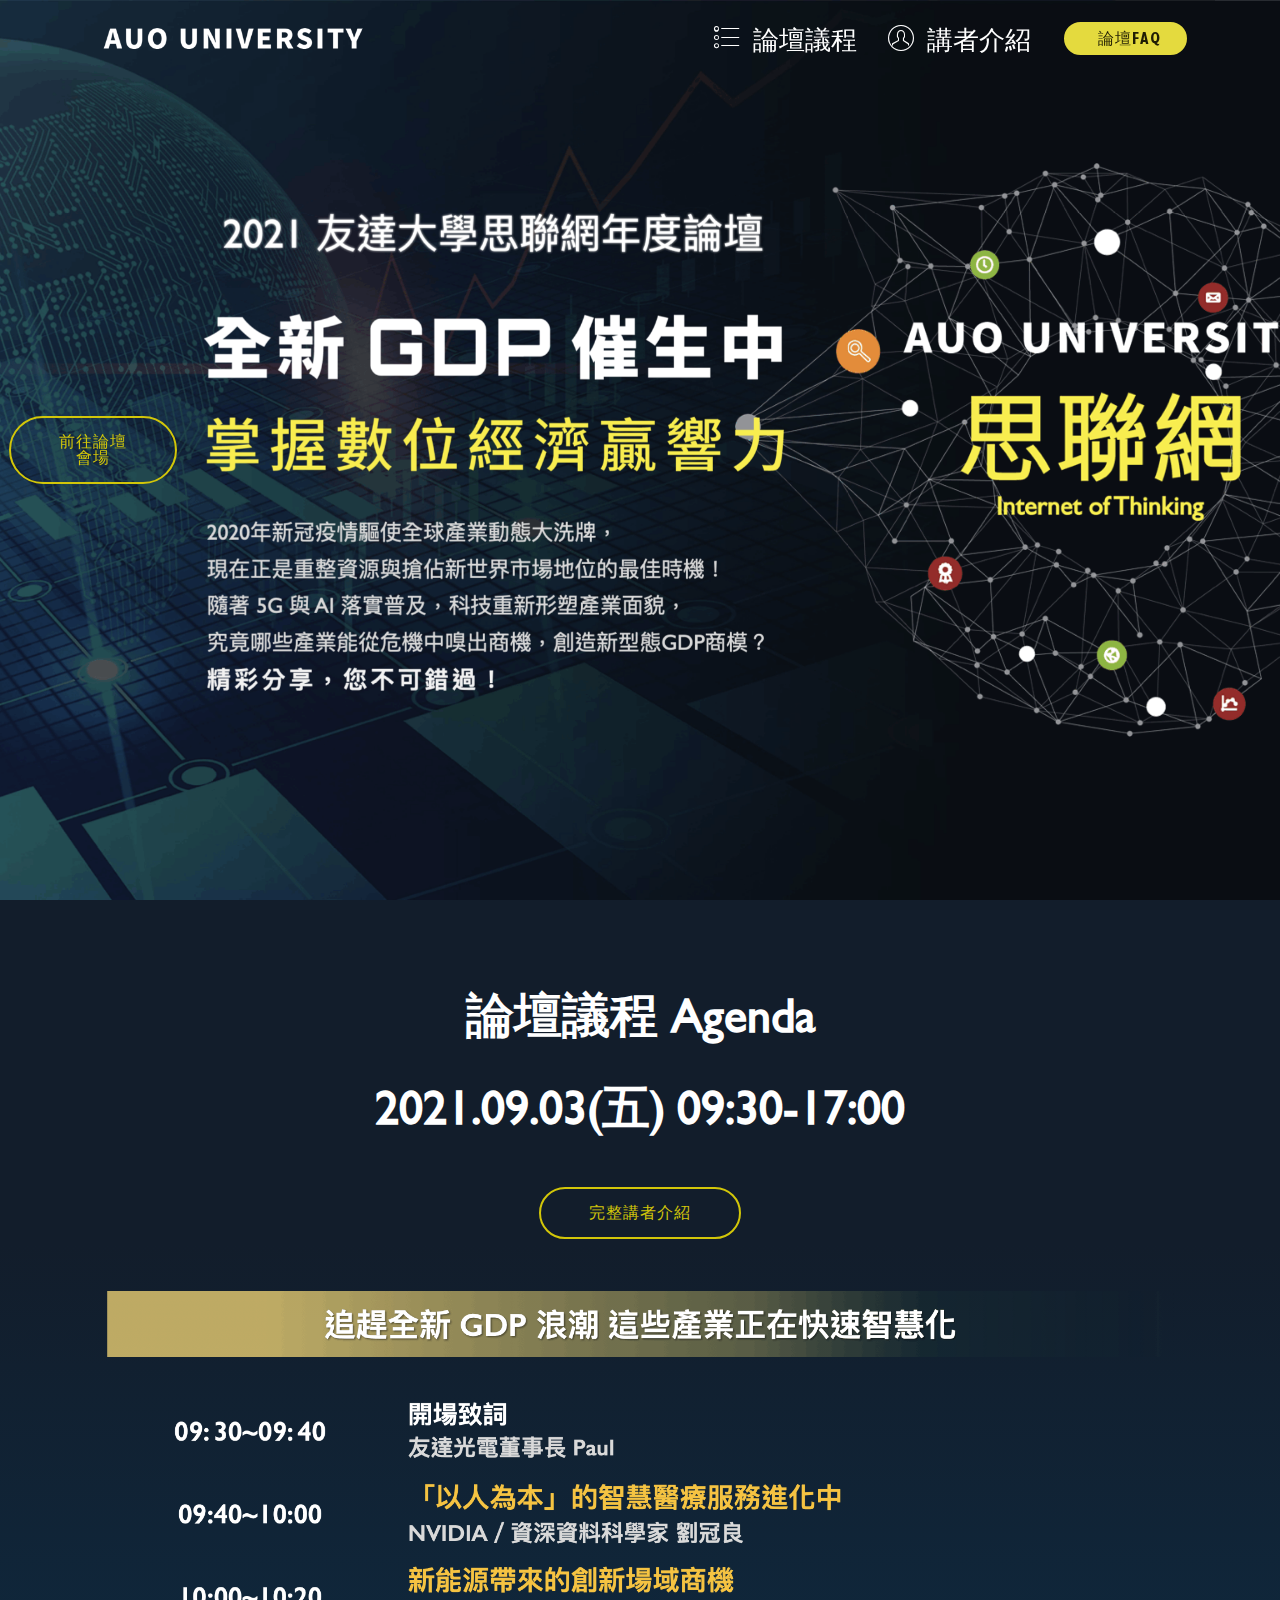
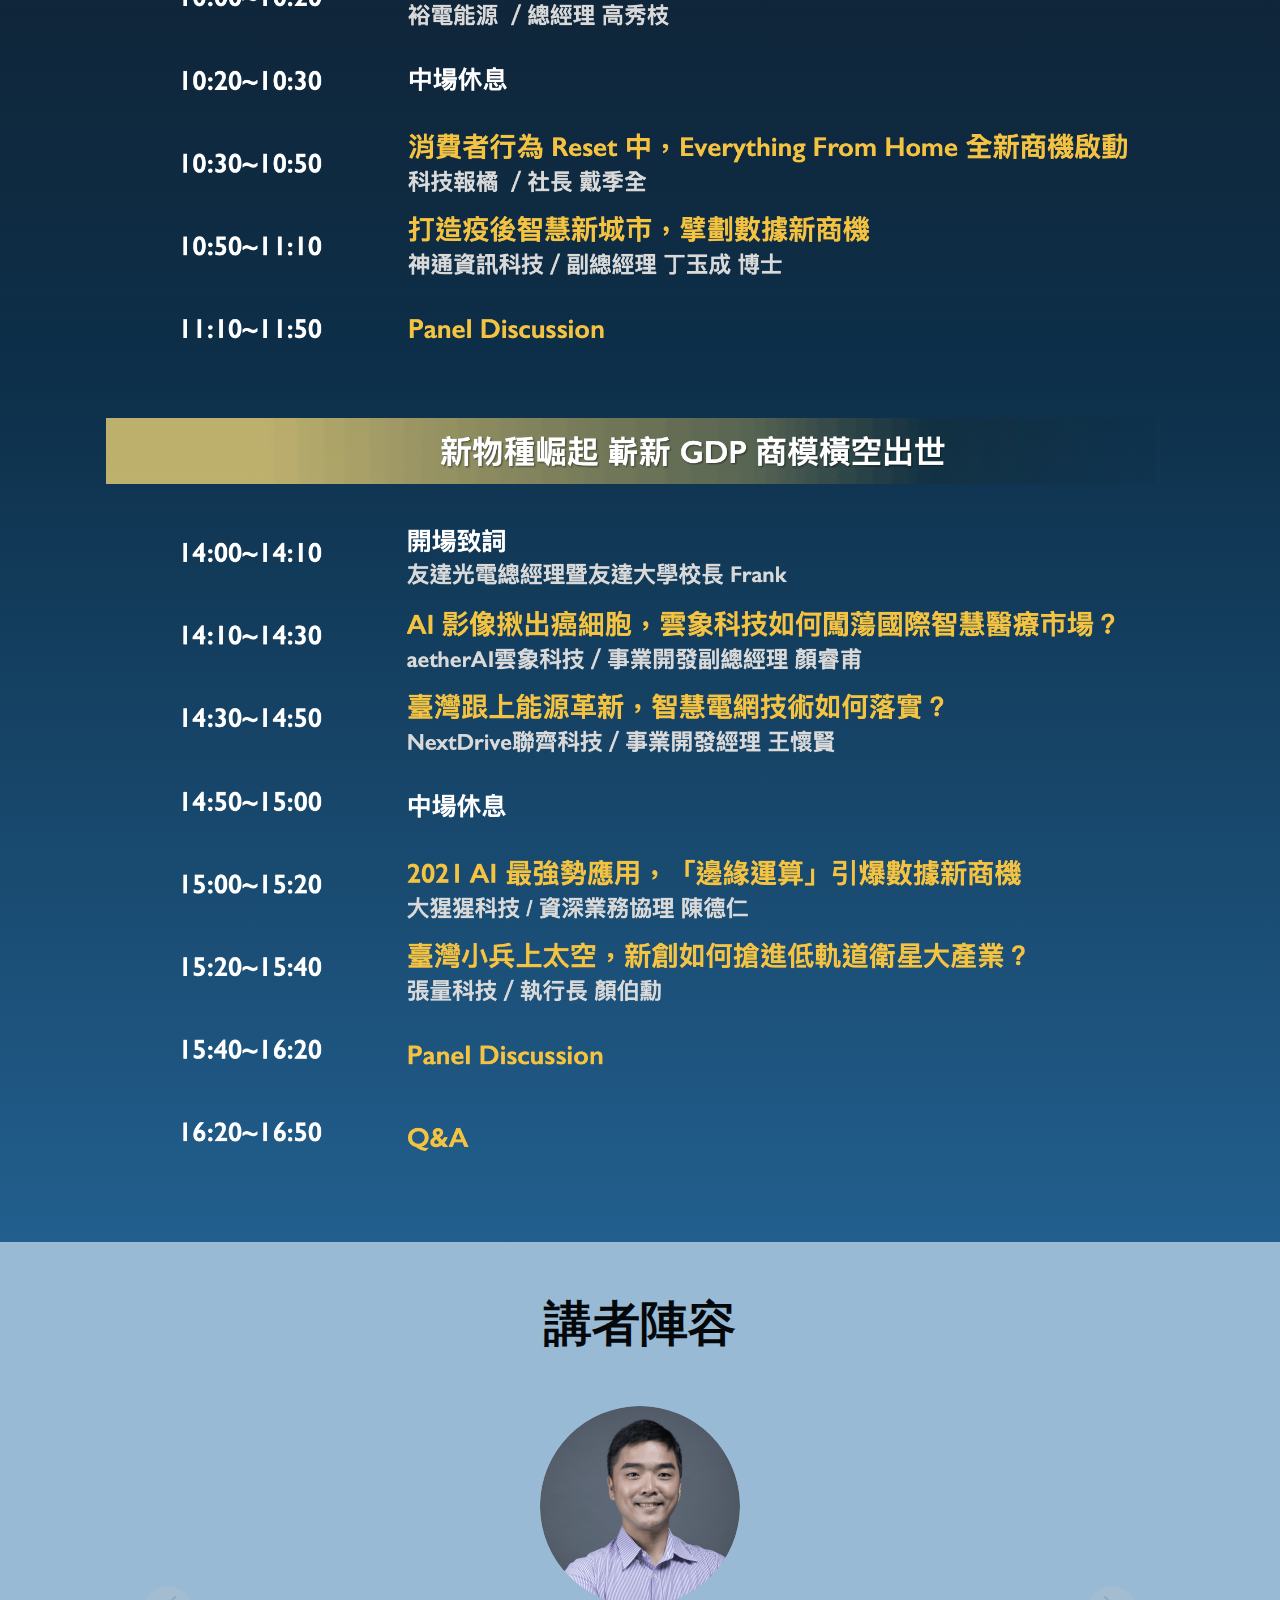
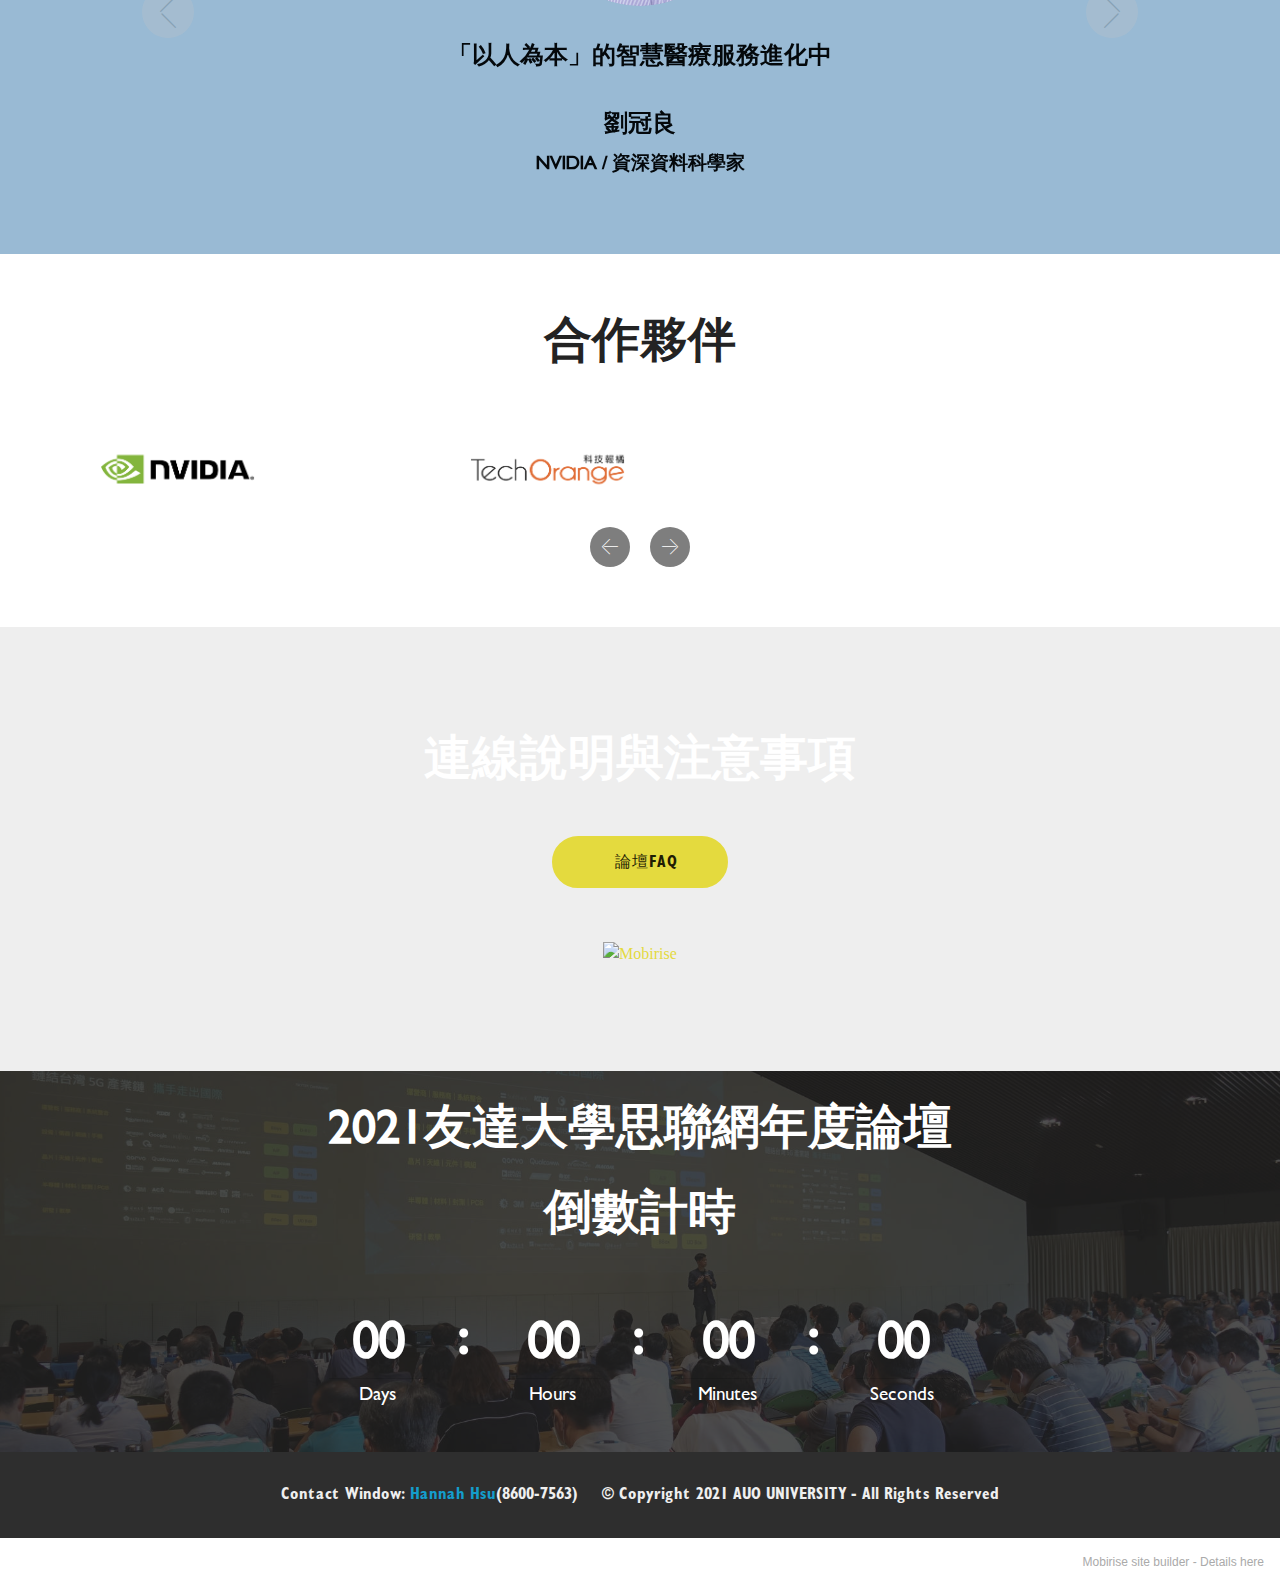
==== commit c8f69aa3: "Update index.html" ====
--- a/index.html
+++ b/index.html
@@ -69,7 +69,9 @@
 
 <section class="header3 cid-sGpWn26HWR mbr-fullscreen mbr-parallax-background" id="header3-3i">
 
-    
+     <p>
+             <p>
+              <div class="mbr-section-btn align-center "><a class="btn btn-md btn-success-outline display-4" href="https://auomeeting.webex.com/auomeeting-tc/onstage/g.php?MTID=e66379af3abe7c1fc83bd418116ef702a" target="_blank">前往論壇會場</a></div>
 
     
 
@@ -78,9 +80,8 @@
             <div class="mbr-figure" style="width: 160%;">
                 <img src="assets/images/2-952x792.png" alt="Mobirise" title="">
             </div>
-            <div class="mbr-section-btn align-center "><a class="btn btn-md btn-success-outline display-4" href="https://auomeeting.webex.com/auomeeting-tc/onstage/g.php?MTID=e66379af3abe7c1fc83bd418116ef702a" target="_blank">前往論壇會場</a></div>
             <div class="media-content">
-                
+          
                 
                 <div class="mbr-section-text mbr-white pb-3 ">
                     
